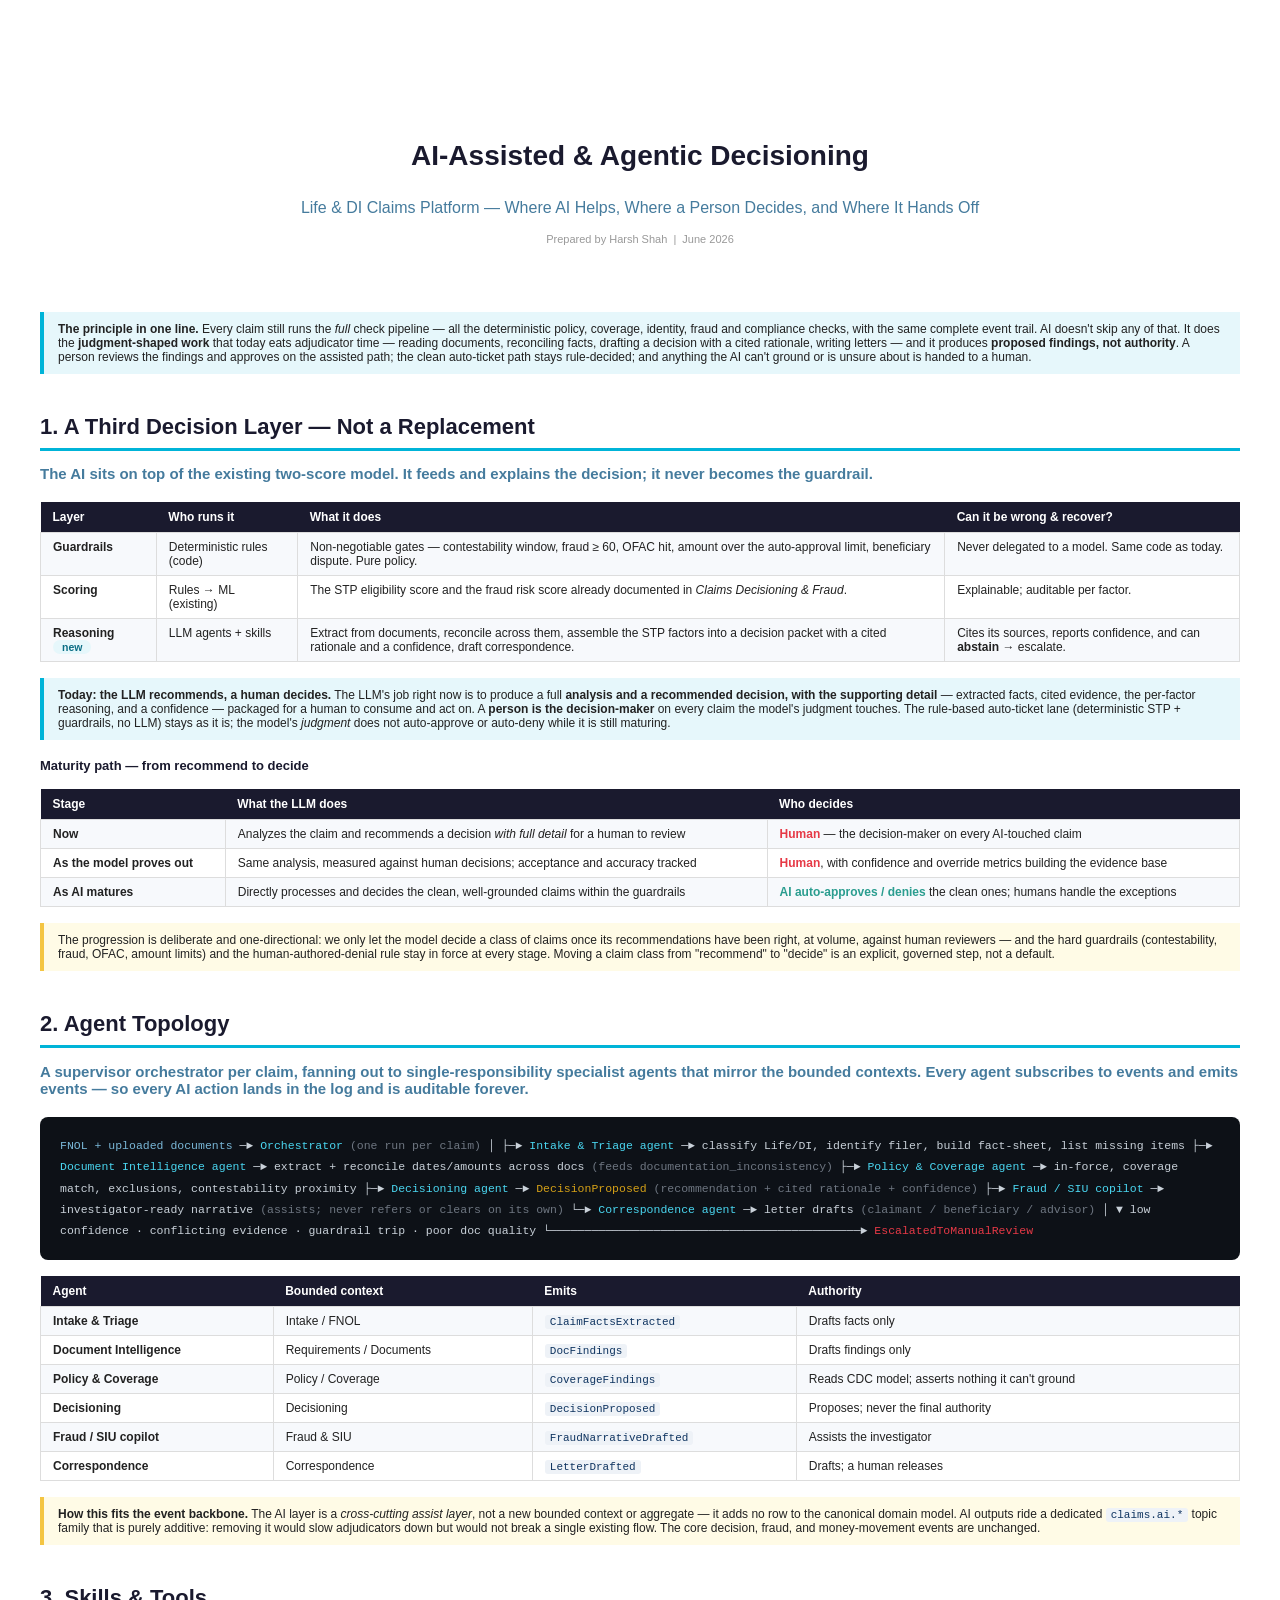
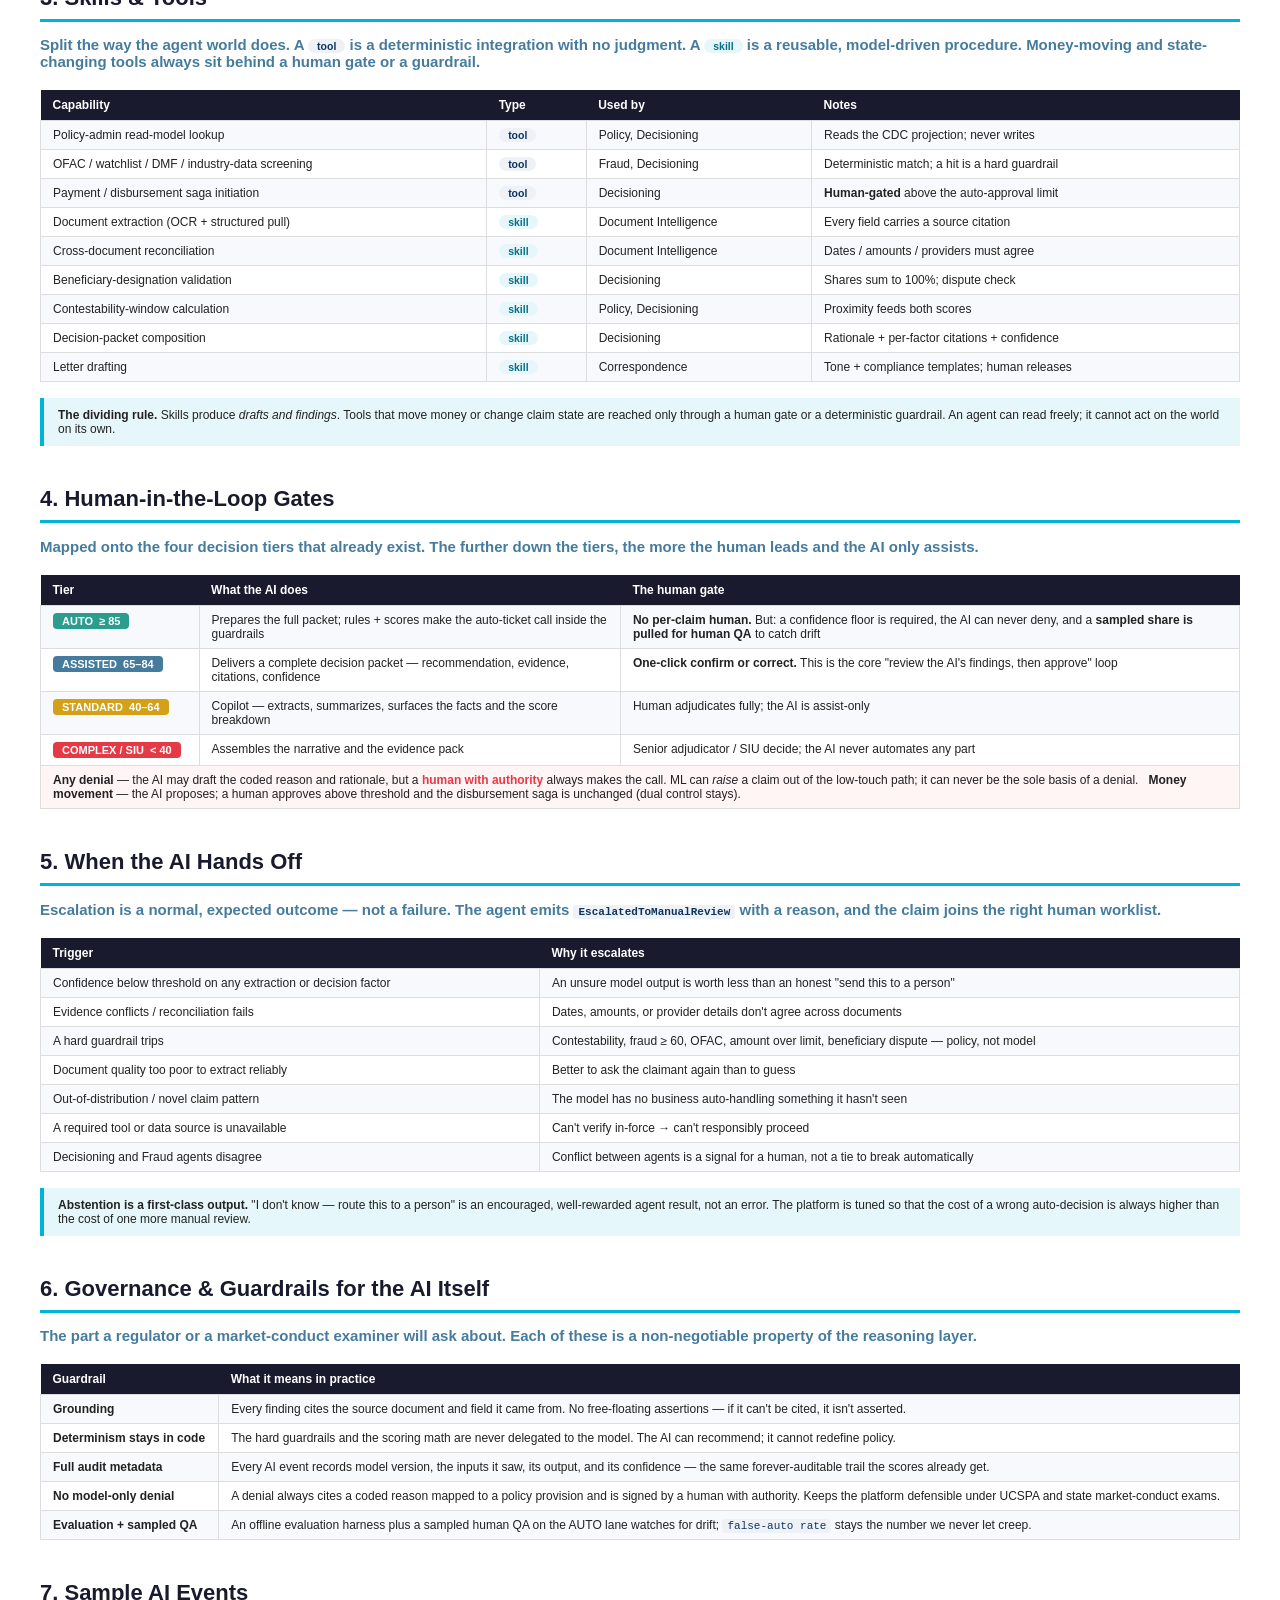
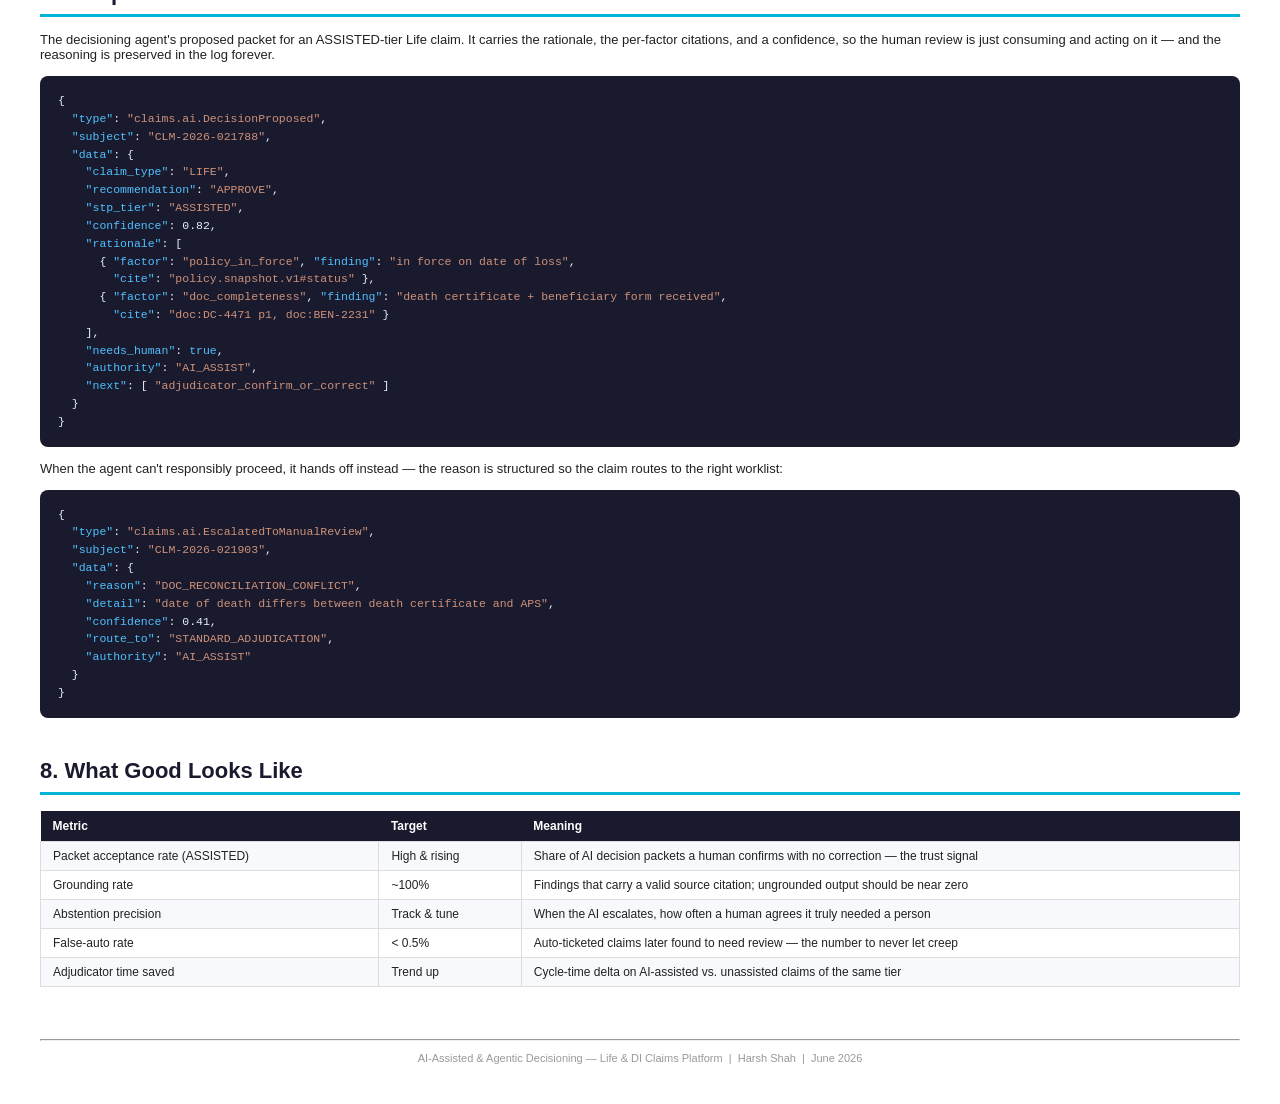
==== AI-Agentic-Decisioning.html @ 8576c2fd "Add AI-Assisted & Agentic Decisioning doc (LLM assist layer on the event backbone) LLM/agent reasoni" ====
<!DOCTYPE html>
<html lang="en">
<head>
<meta charset="UTF-8">
<title>AI-Assisted &amp; Agentic Decisioning — Life &amp; DI Claims Platform</title>
<style>
  body { font-family: Arial, sans-serif; font-size: 13px; margin: 40px; color: #222; background: #fff; }
  h1 { color: #1a1a2e; font-size: 22px; border-bottom: 3px solid #00b4d8; padding-bottom: 8px; margin-top: 40px; }
  h2 { color: #457b9d; font-size: 15px; margin: 6px 0 20px 0; }
  h3 { color: #1a1a2e; font-size: 13px; margin: 18px 0 8px 0; font-weight: bold; }
  .page-break { page-break-before: always; }
  .cover { text-align: center; padding: 60px 0 40px 0; }
  .cover h1 { border: none; font-size: 28px; }
  table { border-collapse: collapse; width: 100%; margin: 16px 0; font-size: 12px; }
  th { background: #1a1a2e; color: white; padding: 8px 12px; text-align: left; }
  td { border: 1px solid #ddd; padding: 7px 12px; vertical-align: top; }
  tr:nth-child(even) td { background: #f7f9fc; }
  .note { background: #fffbe6; border-left: 4px solid #f4c542; padding: 10px 14px; margin: 16px 0; font-size: 12px; }
  .key { background: #e6f7fb; border-left: 4px solid #00b4d8; padding: 10px 14px; margin: 16px 0; font-size: 12px; }
  code { background: #eef2f7; padding: 1px 5px; border-radius: 3px; font-family: 'SF Mono','Courier New',monospace; font-size: 11px; color: #0f3460; }
  pre { background: #1a1a2e; color: #e6edf3; border-radius: 8px; padding: 16px 18px; overflow-x: auto; font-size: 11.5px; line-height: 1.55; margin: 14px 0; }
  pre .c { color: #6a9955; } pre .k { color: #4fc1ff; } pre .s { color: #ce9178; }
  .auto { color: #2a9d8f; font-weight: bold; } .manual { color: #e63946; font-weight: bold; }
  .tier { display:inline-block; border-radius: 4px; padding: 2px 9px; font-size: 11px; font-weight: bold; color: white; }
  .t-auto { background:#2a9d8f; } .t-assist { background:#457b9d; } .t-std { background:#d4a017; } .t-cx { background:#e63946; }
  .pill { display:inline-block; border-radius: 20px; padding: 1px 9px; font-size: 10.5px; font-weight: bold; }
  .p-tool { background:#eef2f7; color:#0f3460; } .p-skill { background:#e6f7fb; color:#0a6e85; }
  .flow { font-family: 'SF Mono','Courier New',monospace; font-size: 11.5px; background: #0d1117; color: #c9d1d9; border-radius: 8px; padding: 18px 20px; overflow-x: auto; line-height: 1.85; margin: 14px 0; }
  .flow .g { color: #2a9d8f; } .flow .r { color: #e63946; } .flow .y { color: #d4a017; } .flow .b { color: #7ab8d8; } .flow .ai { color: #4ad6f0; } .flow .m { color: #6e7681; }
</style>
</head>
<body>

<div class="cover">
  <h1>AI-Assisted &amp; Agentic Decisioning</h1>
  <p style="font-size:16px;color:#457b9d;">Life &amp; DI Claims Platform — Where AI Helps, Where a Person Decides, and Where It Hands Off</p>
  <p style="color:#999;font-size:11px;">Prepared by Harsh Shah &nbsp;|&nbsp; June 2026</p>
</div>

<div class="key">
  <strong>The principle in one line.</strong> Every claim still runs the <em>full</em> check pipeline — all the deterministic policy, coverage, identity, fraud and compliance checks, with the same complete event trail. AI doesn't skip any of that. It does the <strong>judgment-shaped work</strong> that today eats adjudicator time — reading documents, reconciling facts, drafting a decision with a cited rationale, writing letters — and it produces <strong>proposed findings, not authority</strong>. A person reviews the findings and approves on the assisted path; the clean auto-ticket path stays rule-decided; and anything the AI can't ground or is unsure about is handed to a human.
</div>

<h1>1. A Third Decision Layer — Not a Replacement</h1>
<h2>The AI sits on top of the existing two-score model. It feeds and explains the decision; it never becomes the guardrail.</h2>

<table>
  <tr><th>Layer</th><th>Who runs it</th><th>What it does</th><th>Can it be wrong &amp; recover?</th></tr>
  <tr><td><strong>Guardrails</strong></td><td>Deterministic rules (code)</td><td>Non-negotiable gates — contestability window, fraud ≥ 60, OFAC hit, amount over the auto-approval limit, beneficiary dispute. Pure policy.</td><td>Never delegated to a model. Same code as today.</td></tr>
  <tr><td><strong>Scoring</strong></td><td>Rules → ML (existing)</td><td>The STP eligibility score and the fraud risk score already documented in <em>Claims Decisioning &amp; Fraud</em>.</td><td>Explainable; auditable per factor.</td></tr>
  <tr><td><strong>Reasoning</strong> <span class="pill p-skill">new</span></td><td>LLM agents + skills</td><td>Extract from documents, reconcile across them, assemble the STP factors into a decision packet with a cited rationale and a confidence, draft correspondence.</td><td>Cites its sources, reports confidence, and can <strong>abstain</strong> → escalate.</td></tr>
</table>

<div class="key"><strong>Today: the LLM recommends, a human decides.</strong> The LLM's job right now is to produce a full <strong>analysis and a recommended decision, with the supporting detail</strong> — extracted facts, cited evidence, the per-factor reasoning, and a confidence — packaged for a human to consume and act on. A <strong>person is the decision-maker</strong> on every claim the model's judgment touches. The rule-based auto-ticket lane (deterministic STP + guardrails, no LLM) stays as it is; the model's <em>judgment</em> does not auto-approve or auto-deny while it is still maturing.</div>

<h3>Maturity path — from recommend to decide</h3>
<table>
  <tr><th>Stage</th><th>What the LLM does</th><th>Who decides</th></tr>
  <tr><td><strong>Now</strong></td><td>Analyzes the claim and recommends a decision <em>with full detail</em> for a human to review</td><td><span class="manual">Human</span> — the decision-maker on every AI-touched claim</td></tr>
  <tr><td><strong>As the model proves out</strong></td><td>Same analysis, measured against human decisions; acceptance and accuracy tracked</td><td><span class="manual">Human</span>, with confidence and override metrics building the evidence base</td></tr>
  <tr><td><strong>As AI matures</strong></td><td>Directly processes and decides the clean, well-grounded claims within the guardrails</td><td><span class="auto">AI auto-approves / denies</span> the clean ones; humans handle the exceptions</td></tr>
</table>
<div class="note">The progression is deliberate and one-directional: we only let the model decide a class of claims once its recommendations have been right, at volume, against human reviewers — and the hard guardrails (contestability, fraud, OFAC, amount limits) and the human-authored-denial rule stay in force at every stage. Moving a claim class from "recommend" to "decide" is an explicit, governed step, not a default.</div>

<h1>2. Agent Topology</h1>
<h2>A supervisor orchestrator per claim, fanning out to single-responsibility specialist agents that mirror the bounded contexts. Every agent subscribes to events and emits events — so every AI action lands in the log and is auditable forever.</h2>

<div class="flow">
<span class="b">FNOL + uploaded documents</span>  ─►  <span class="ai">Orchestrator</span> <span class="m">(one run per claim)</span>
        │
        ├─► <span class="ai">Intake &amp; Triage agent</span>     ─► classify Life/DI, identify filer, build fact-sheet, list missing items
        ├─► <span class="ai">Document Intelligence agent</span> ─► extract + reconcile dates/amounts across docs  <span class="m">(feeds documentation_inconsistency)</span>
        ├─► <span class="ai">Policy &amp; Coverage agent</span>    ─► in-force, coverage match, exclusions, contestability proximity
        ├─► <span class="ai">Decisioning agent</span>          ─► <span class="y">DecisionProposed</span>  <span class="m">(recommendation + cited rationale + confidence)</span>
        ├─► <span class="ai">Fraud / SIU copilot</span>        ─► investigator-ready narrative  <span class="m">(assists; never refers or clears on its own)</span>
        └─► <span class="ai">Correspondence agent</span>       ─► letter drafts  <span class="m">(claimant / beneficiary / advisor)</span>
        │
        ▼
  low confidence · conflicting evidence · guardrail trip · poor doc quality
        └─────────────────────────────────────────────► <span class="r">EscalatedToManualReview</span>
</div>

<table>
  <tr><th>Agent</th><th>Bounded context</th><th>Emits</th><th>Authority</th></tr>
  <tr><td><strong>Intake &amp; Triage</strong></td><td>Intake / FNOL</td><td><code>ClaimFactsExtracted</code></td><td>Drafts facts only</td></tr>
  <tr><td><strong>Document Intelligence</strong></td><td>Requirements / Documents</td><td><code>DocFindings</code></td><td>Drafts findings only</td></tr>
  <tr><td><strong>Policy &amp; Coverage</strong></td><td>Policy / Coverage</td><td><code>CoverageFindings</code></td><td>Reads CDC model; asserts nothing it can't ground</td></tr>
  <tr><td><strong>Decisioning</strong></td><td>Decisioning</td><td><code>DecisionProposed</code></td><td>Proposes; never the final authority</td></tr>
  <tr><td><strong>Fraud / SIU copilot</strong></td><td>Fraud &amp; SIU</td><td><code>FraudNarrativeDrafted</code></td><td>Assists the investigator</td></tr>
  <tr><td><strong>Correspondence</strong></td><td>Correspondence</td><td><code>LetterDrafted</code></td><td>Drafts; a human releases</td></tr>
</table>

<div class="note"><strong>How this fits the event backbone.</strong> The AI layer is a <em>cross-cutting assist layer</em>, not a new bounded context or aggregate — it adds no row to the canonical domain model. AI outputs ride a dedicated <code>claims.ai.*</code> topic family that is purely additive: removing it would slow adjudicators down but would not break a single existing flow. The core decision, fraud, and money-movement events are unchanged.</div>

<!-- SKILLS & TOOLS -->
<div class="page-break"></div>
<h1>3. Skills &amp; Tools</h1>
<h2>Split the way the agent world does. A <span class="pill p-tool">tool</span> is a deterministic integration with no judgment. A <span class="pill p-skill">skill</span> is a reusable, model-driven procedure. Money-moving and state-changing tools always sit behind a human gate or a guardrail.</h2>

<table>
  <tr><th>Capability</th><th>Type</th><th>Used by</th><th>Notes</th></tr>
  <tr><td>Policy-admin read-model lookup</td><td><span class="pill p-tool">tool</span></td><td>Policy, Decisioning</td><td>Reads the CDC projection; never writes</td></tr>
  <tr><td>OFAC / watchlist / DMF / industry-data screening</td><td><span class="pill p-tool">tool</span></td><td>Fraud, Decisioning</td><td>Deterministic match; a hit is a hard guardrail</td></tr>
  <tr><td>Payment / disbursement saga initiation</td><td><span class="pill p-tool">tool</span></td><td>Decisioning</td><td><strong>Human-gated</strong> above the auto-approval limit</td></tr>
  <tr><td>Document extraction (OCR + structured pull)</td><td><span class="pill p-skill">skill</span></td><td>Document Intelligence</td><td>Every field carries a source citation</td></tr>
  <tr><td>Cross-document reconciliation</td><td><span class="pill p-skill">skill</span></td><td>Document Intelligence</td><td>Dates / amounts / providers must agree</td></tr>
  <tr><td>Beneficiary-designation validation</td><td><span class="pill p-skill">skill</span></td><td>Decisioning</td><td>Shares sum to 100%; dispute check</td></tr>
  <tr><td>Contestability-window calculation</td><td><span class="pill p-skill">skill</span></td><td>Policy, Decisioning</td><td>Proximity feeds both scores</td></tr>
  <tr><td>Decision-packet composition</td><td><span class="pill p-skill">skill</span></td><td>Decisioning</td><td>Rationale + per-factor citations + confidence</td></tr>
  <tr><td>Letter drafting</td><td><span class="pill p-skill">skill</span></td><td>Correspondence</td><td>Tone + compliance templates; human releases</td></tr>
</table>

<div class="key"><strong>The dividing rule.</strong> Skills produce <em>drafts and findings</em>. Tools that move money or change claim state are reached only through a human gate or a deterministic guardrail. An agent can read freely; it cannot act on the world on its own.</div>

<h1>4. Human-in-the-Loop Gates</h1>
<h2>Mapped onto the four decision tiers that already exist. The further down the tiers, the more the human leads and the AI only assists.</h2>

<table>
  <tr><th>Tier</th><th>What the AI does</th><th>The human gate</th></tr>
  <tr><td><span class="tier t-auto">AUTO &nbsp;≥ 85</span></td><td>Prepares the full packet; rules + scores make the auto-ticket call inside the guardrails</td><td><strong>No per-claim human.</strong> But: a confidence floor is required, the AI can never deny, and a <strong>sampled share is pulled for human QA</strong> to catch drift</td></tr>
  <tr><td><span class="tier t-assist">ASSISTED &nbsp;65–84</span></td><td>Delivers a complete decision packet — recommendation, evidence, citations, confidence</td><td><strong>One-click confirm or correct.</strong> This is the core "review the AI's findings, then approve" loop</td></tr>
  <tr><td><span class="tier t-std">STANDARD &nbsp;40–64</span></td><td>Copilot — extracts, summarizes, surfaces the facts and the score breakdown</td><td>Human adjudicates fully; the AI is assist-only</td></tr>
  <tr><td><span class="tier t-cx">COMPLEX / SIU &nbsp;&lt; 40</span></td><td>Assembles the narrative and the evidence pack</td><td>Senior adjudicator / SIU decide; the AI never automates any part</td></tr>
  <tr><td colspan="3" style="background:#fff5f5;"><strong>Any denial</strong> — the AI may draft the coded reason and rationale, but a <span class="manual">human with authority</span> always makes the call. ML can <em>raise</em> a claim out of the low-touch path; it can never be the sole basis of a denial. &nbsp; <strong>Money movement</strong> — the AI proposes; a human approves above threshold and the disbursement saga is unchanged (dual control stays).</td></tr>
</table>

<!-- ESCALATION -->
<div class="page-break"></div>
<h1>5. When the AI Hands Off</h1>
<h2>Escalation is a normal, expected outcome — not a failure. The agent emits <code>EscalatedToManualReview</code> with a reason, and the claim joins the right human worklist.</h2>

<table>
  <tr><th>Trigger</th><th>Why it escalates</th></tr>
  <tr><td>Confidence below threshold on any extraction or decision factor</td><td>An unsure model output is worth less than an honest "send this to a person"</td></tr>
  <tr><td>Evidence conflicts / reconciliation fails</td><td>Dates, amounts, or provider details don't agree across documents</td></tr>
  <tr><td>A hard guardrail trips</td><td>Contestability, fraud ≥ 60, OFAC, amount over limit, beneficiary dispute — policy, not model</td></tr>
  <tr><td>Document quality too poor to extract reliably</td><td>Better to ask the claimant again than to guess</td></tr>
  <tr><td>Out-of-distribution / novel claim pattern</td><td>The model has no business auto-handling something it hasn't seen</td></tr>
  <tr><td>A required tool or data source is unavailable</td><td>Can't verify in-force → can't responsibly proceed</td></tr>
  <tr><td>Decisioning and Fraud agents disagree</td><td>Conflict between agents is a signal for a human, not a tie to break automatically</td></tr>
</table>

<div class="key"><strong>Abstention is a first-class output.</strong> "I don't know — route this to a person" is an encouraged, well-rewarded agent result, not an error. The platform is tuned so that the cost of a wrong auto-decision is always higher than the cost of one more manual review.</div>

<h1>6. Governance &amp; Guardrails for the AI Itself</h1>
<h2>The part a regulator or a market-conduct examiner will ask about. Each of these is a non-negotiable property of the reasoning layer.</h2>

<table>
  <tr><th>Guardrail</th><th>What it means in practice</th></tr>
  <tr><td><strong>Grounding</strong></td><td>Every finding cites the source document and field it came from. No free-floating assertions — if it can't be cited, it isn't asserted.</td></tr>
  <tr><td><strong>Determinism stays in code</strong></td><td>The hard guardrails and the scoring math are never delegated to the model. The AI can recommend; it cannot redefine policy.</td></tr>
  <tr><td><strong>Full audit metadata</strong></td><td>Every AI event records model version, the inputs it saw, its output, and its confidence — the same forever-auditable trail the scores already get.</td></tr>
  <tr><td><strong>No model-only denial</strong></td><td>A denial always cites a coded reason mapped to a policy provision and is signed by a human with authority. Keeps the platform defensible under UCSPA and state market-conduct exams.</td></tr>
  <tr><td><strong>Evaluation + sampled QA</strong></td><td>An offline evaluation harness plus a sampled human QA on the AUTO lane watches for drift; <code>false-auto rate</code> stays the number we never let creep.</td></tr>
</table>

<h1>7. Sample AI Events</h1>
<p>The decisioning agent's proposed packet for an ASSISTED-tier Life claim. It carries the rationale, the per-factor citations, and a confidence, so the human review is just consuming and acting on it — and the reasoning is preserved in the log forever.</p>
<pre>{
  <span class="k">"type"</span>: <span class="s">"claims.ai.DecisionProposed"</span>,
  <span class="k">"subject"</span>: <span class="s">"CLM-2026-021788"</span>,
  <span class="k">"data"</span>: {
    <span class="k">"claim_type"</span>: <span class="s">"LIFE"</span>,
    <span class="k">"recommendation"</span>: <span class="s">"APPROVE"</span>,
    <span class="k">"stp_tier"</span>: <span class="s">"ASSISTED"</span>,
    <span class="k">"confidence"</span>: 0.82,
    <span class="k">"rationale"</span>: [
      { <span class="k">"factor"</span>: <span class="s">"policy_in_force"</span>, <span class="k">"finding"</span>: <span class="s">"in force on date of loss"</span>,
        <span class="k">"cite"</span>: <span class="s">"policy.snapshot.v1#status"</span> },
      { <span class="k">"factor"</span>: <span class="s">"doc_completeness"</span>, <span class="k">"finding"</span>: <span class="s">"death certificate + beneficiary form received"</span>,
        <span class="k">"cite"</span>: <span class="s">"doc:DC-4471 p1, doc:BEN-2231"</span> }
    ],
    <span class="k">"needs_human"</span>: <span class="k">true</span>,
    <span class="k">"authority"</span>: <span class="s">"AI_ASSIST"</span>,
    <span class="k">"next"</span>: [ <span class="s">"adjudicator_confirm_or_correct"</span> ]
  }
}</pre>

<p>When the agent can't responsibly proceed, it hands off instead — the reason is structured so the claim routes to the right worklist:</p>
<pre>{
  <span class="k">"type"</span>: <span class="s">"claims.ai.EscalatedToManualReview"</span>,
  <span class="k">"subject"</span>: <span class="s">"CLM-2026-021903"</span>,
  <span class="k">"data"</span>: {
    <span class="k">"reason"</span>: <span class="s">"DOC_RECONCILIATION_CONFLICT"</span>,
    <span class="k">"detail"</span>: <span class="s">"date of death differs between death certificate and APS"</span>,
    <span class="k">"confidence"</span>: 0.41,
    <span class="k">"route_to"</span>: <span class="s">"STANDARD_ADJUDICATION"</span>,
    <span class="k">"authority"</span>: <span class="s">"AI_ASSIST"</span>
  }
}</pre>

<h1>8. What Good Looks Like</h1>
<table>
  <tr><th>Metric</th><th>Target</th><th>Meaning</th></tr>
  <tr><td>Packet acceptance rate (ASSISTED)</td><td>High &amp; rising</td><td>Share of AI decision packets a human confirms with no correction — the trust signal</td></tr>
  <tr><td>Grounding rate</td><td>~100%</td><td>Findings that carry a valid source citation; ungrounded output should be near zero</td></tr>
  <tr><td>Abstention precision</td><td>Track &amp; tune</td><td>When the AI escalates, how often a human agrees it truly needed a person</td></tr>
  <tr><td>False-auto rate</td><td>&lt; 0.5%</td><td>Auto-ticketed claims later found to need review — the number to never let creep</td></tr>
  <tr><td>Adjudicator time saved</td><td>Trend up</td><td>Cycle-time delta on AI-assisted vs. unassisted claims of the same tier</td></tr>
</table>

<br><br><hr>
<p style="text-align:center;color:#999;font-size:11px;">AI-Assisted &amp; Agentic Decisioning — Life &amp; DI Claims Platform &nbsp;|&nbsp; Harsh Shah &nbsp;|&nbsp; June 2026</p>
</body>
</html>
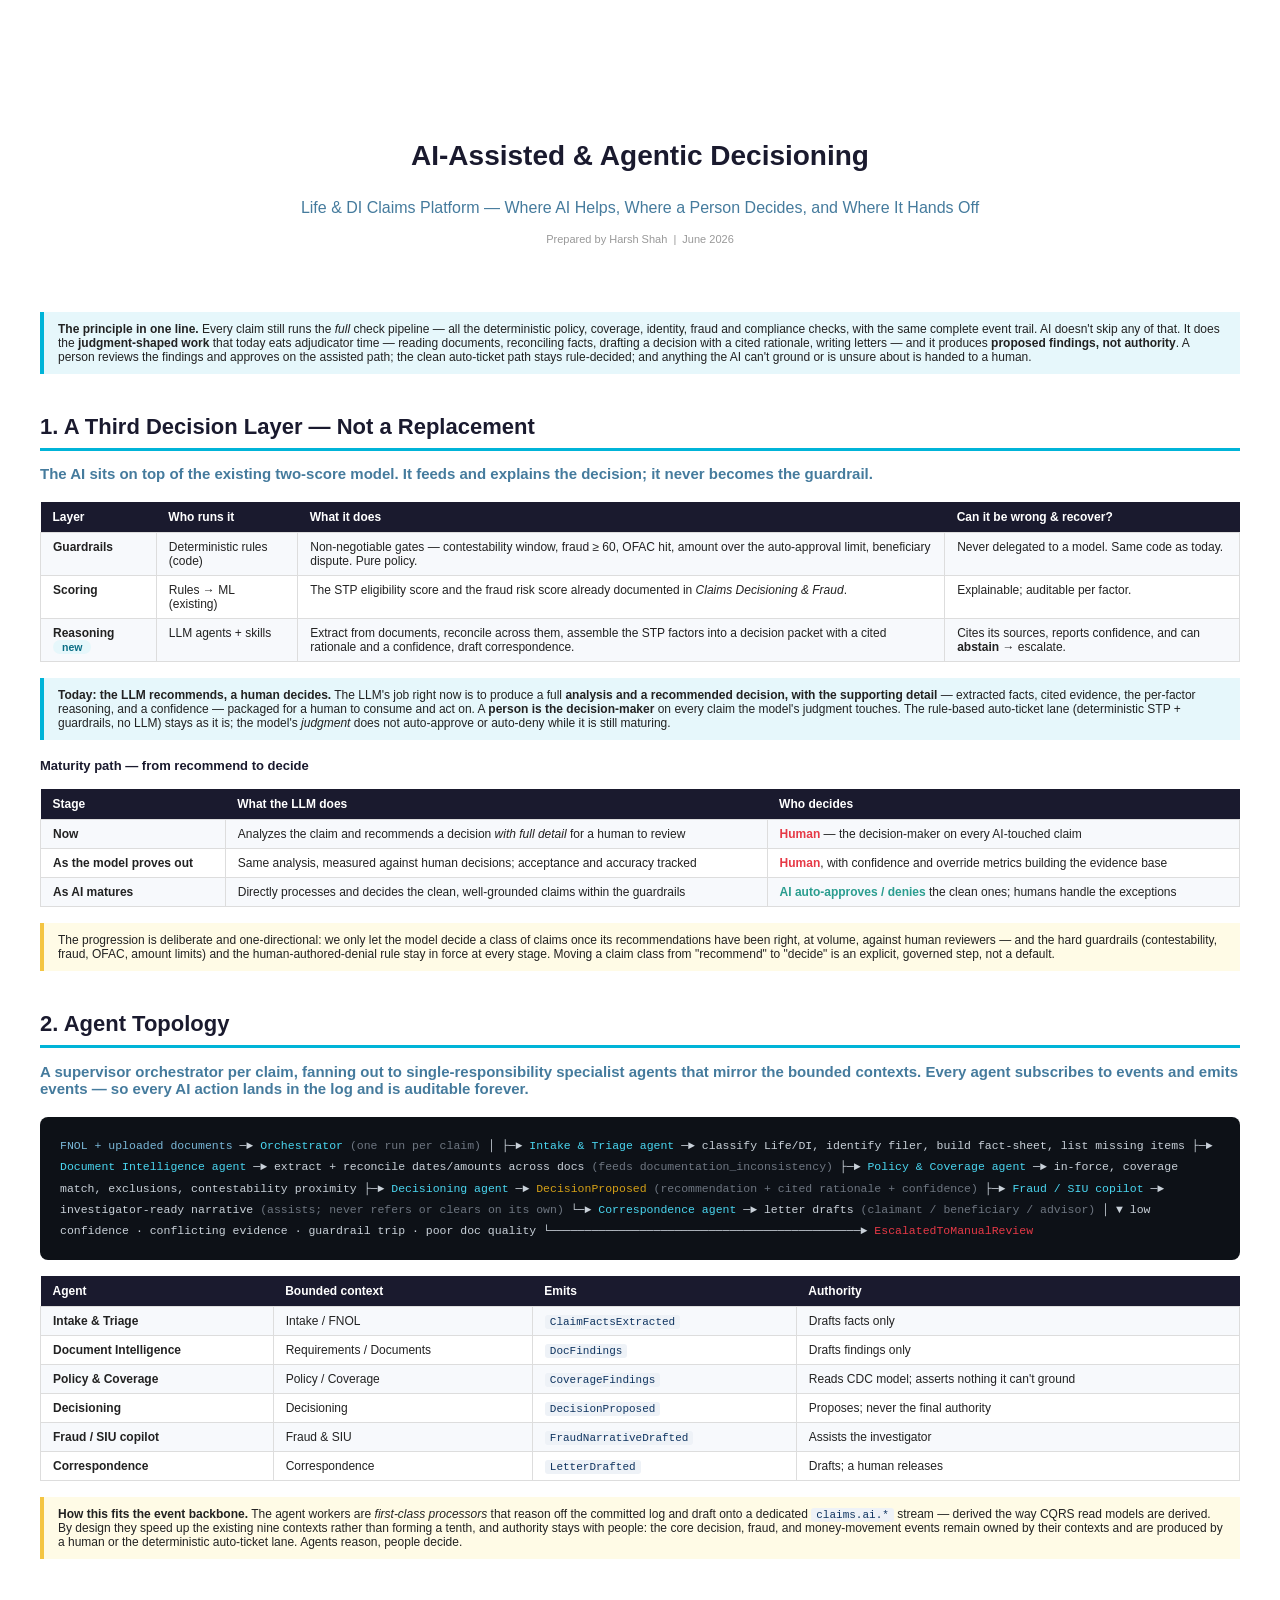
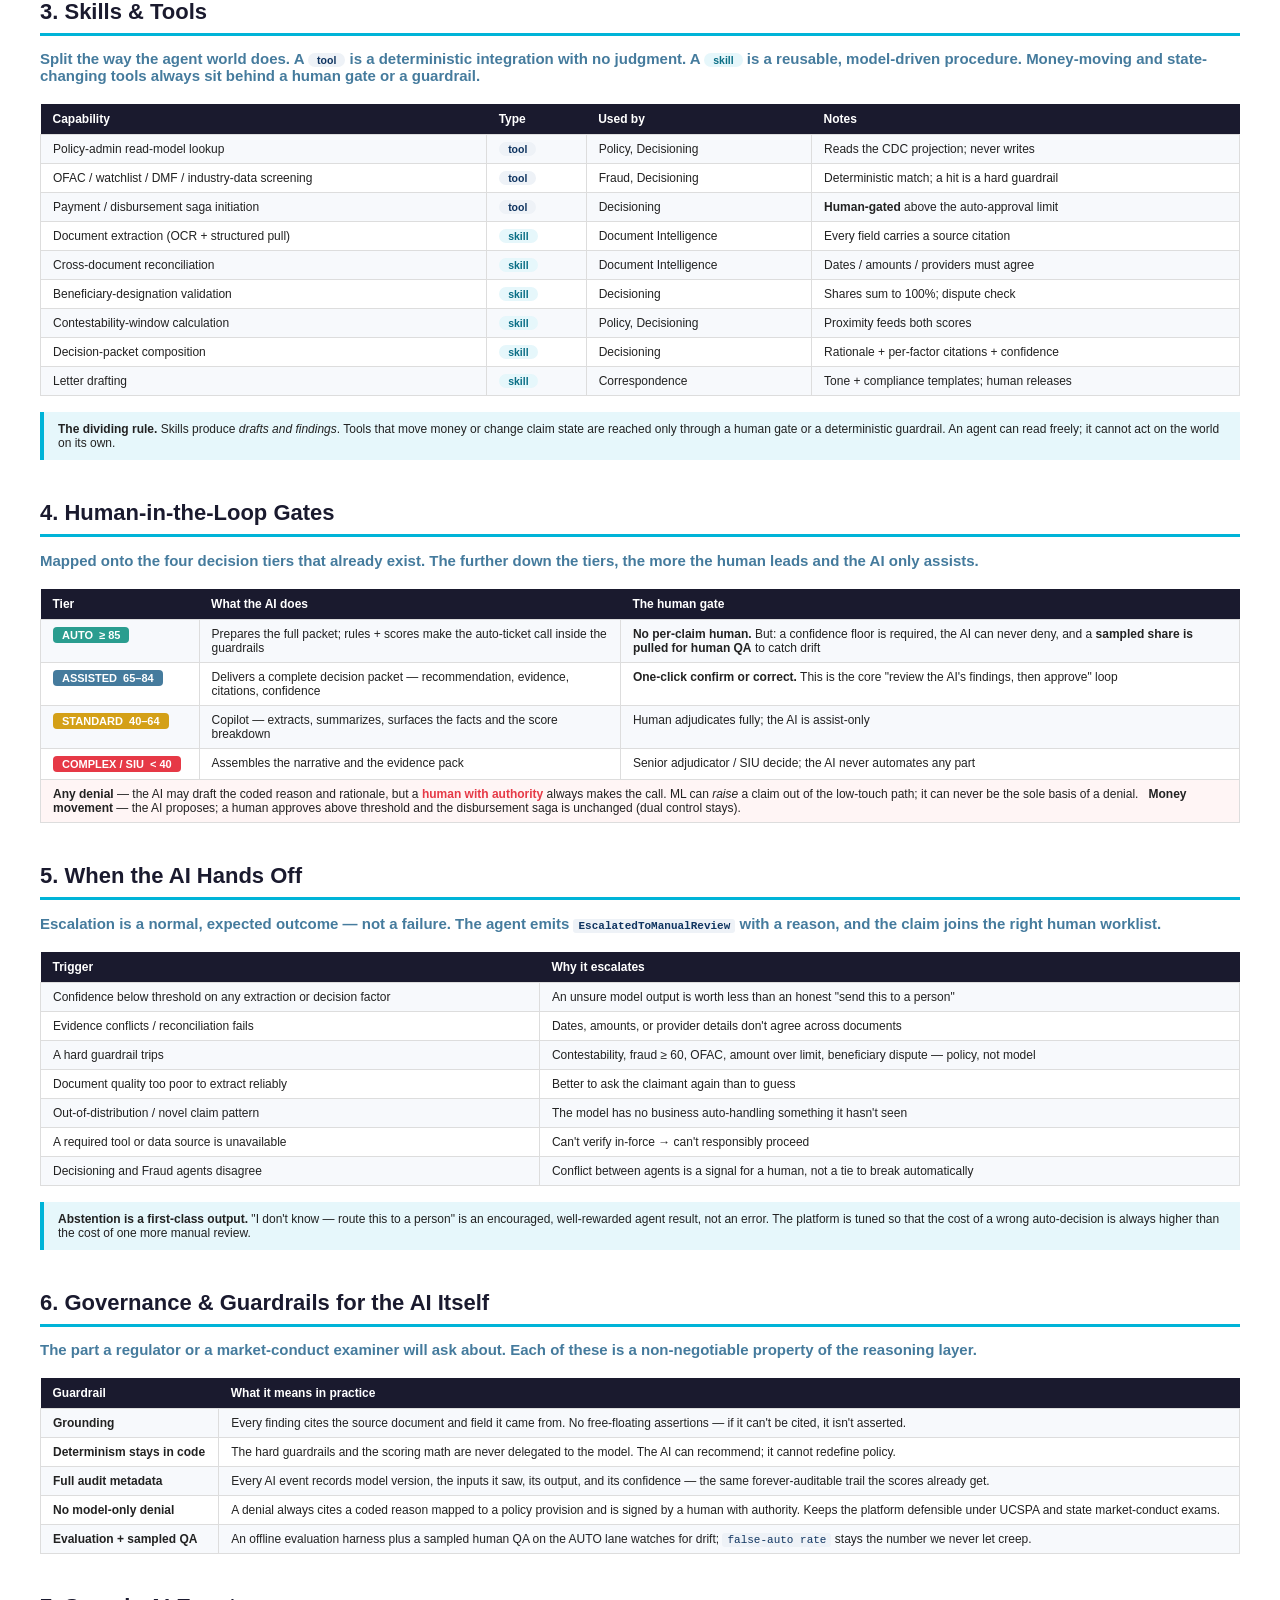
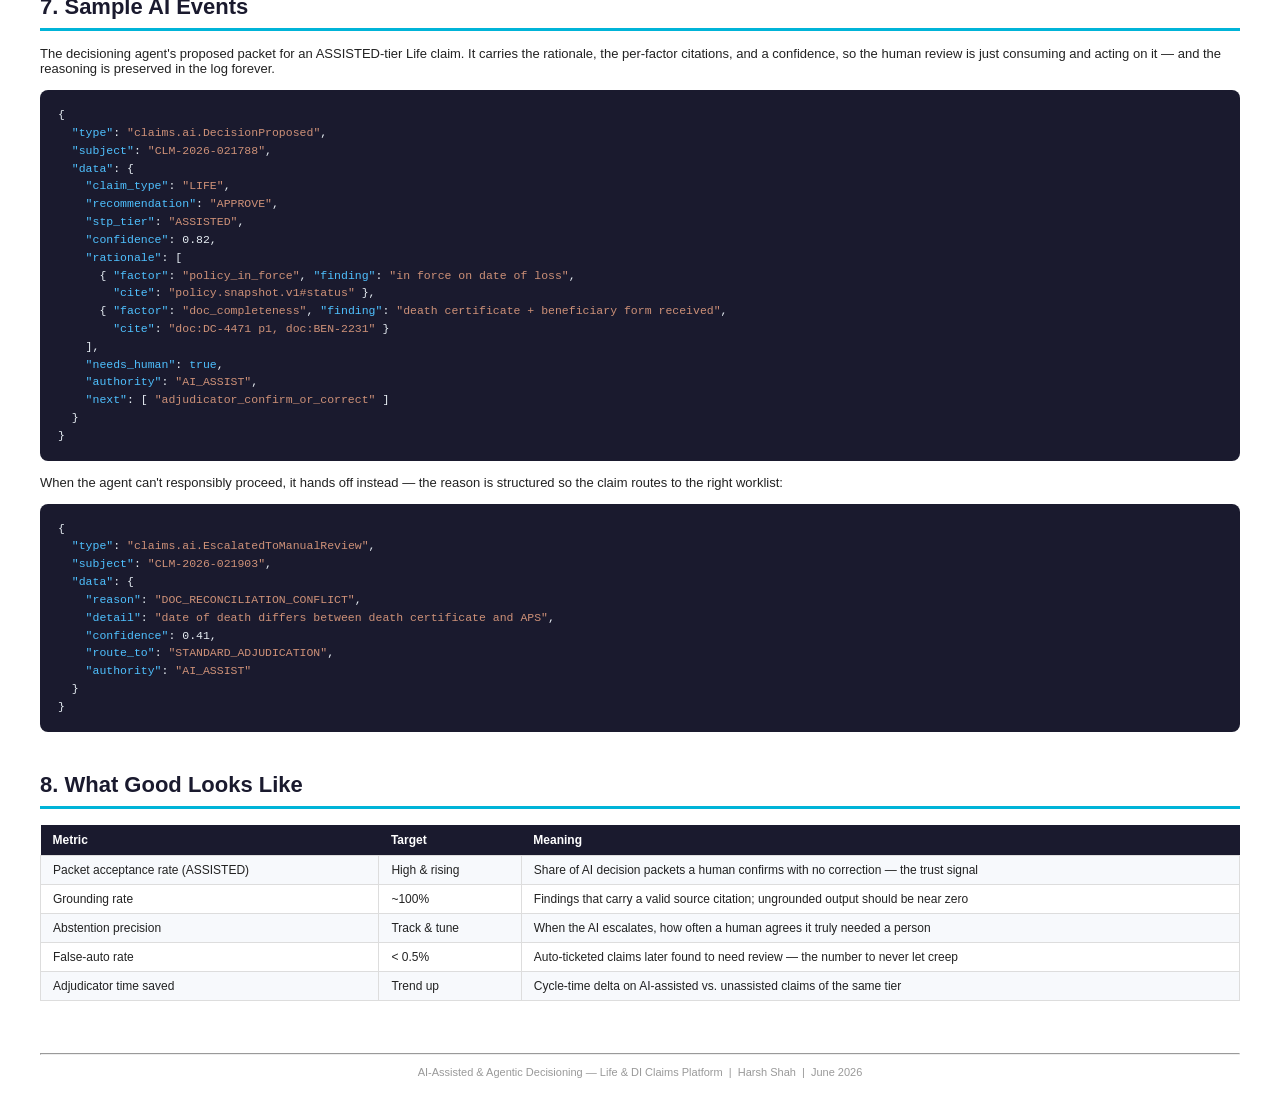
==== commit 038608d1: "Align the whole repo on agent-assisted-by-design (reframe + L1/L2 fix) The AI layer read as bolted-o" ====
--- a/AI-Agentic-Decisioning.html
+++ b/AI-Agentic-Decisioning.html
@@ -90,7 +90,7 @@
   <tr><td><strong>Correspondence</strong></td><td>Correspondence</td><td><code>LetterDrafted</code></td><td>Drafts; a human releases</td></tr>
 </table>
 
-<div class="note"><strong>How this fits the event backbone.</strong> The AI layer is a <em>cross-cutting assist layer</em>, not a new bounded context or aggregate — it adds no row to the canonical domain model. AI outputs ride a dedicated <code>claims.ai.*</code> topic family that is purely additive: removing it would slow adjudicators down but would not break a single existing flow. The core decision, fraud, and money-movement events are unchanged.</div>
+<div class="note"><strong>How this fits the event backbone.</strong> The agent workers are <em>first-class processors</em> that reason off the committed log and draft onto a dedicated <code>claims.ai.*</code> stream — derived the way CQRS read models are derived. By design they speed up the existing nine contexts rather than forming a tenth, and authority stays with people: the core decision, fraud, and money-movement events remain owned by their contexts and are produced by a human or the deterministic auto-ticket lane. Agents reason, people decide.</div>
 
 <!-- SKILLS & TOOLS -->
 <div class="page-break"></div>
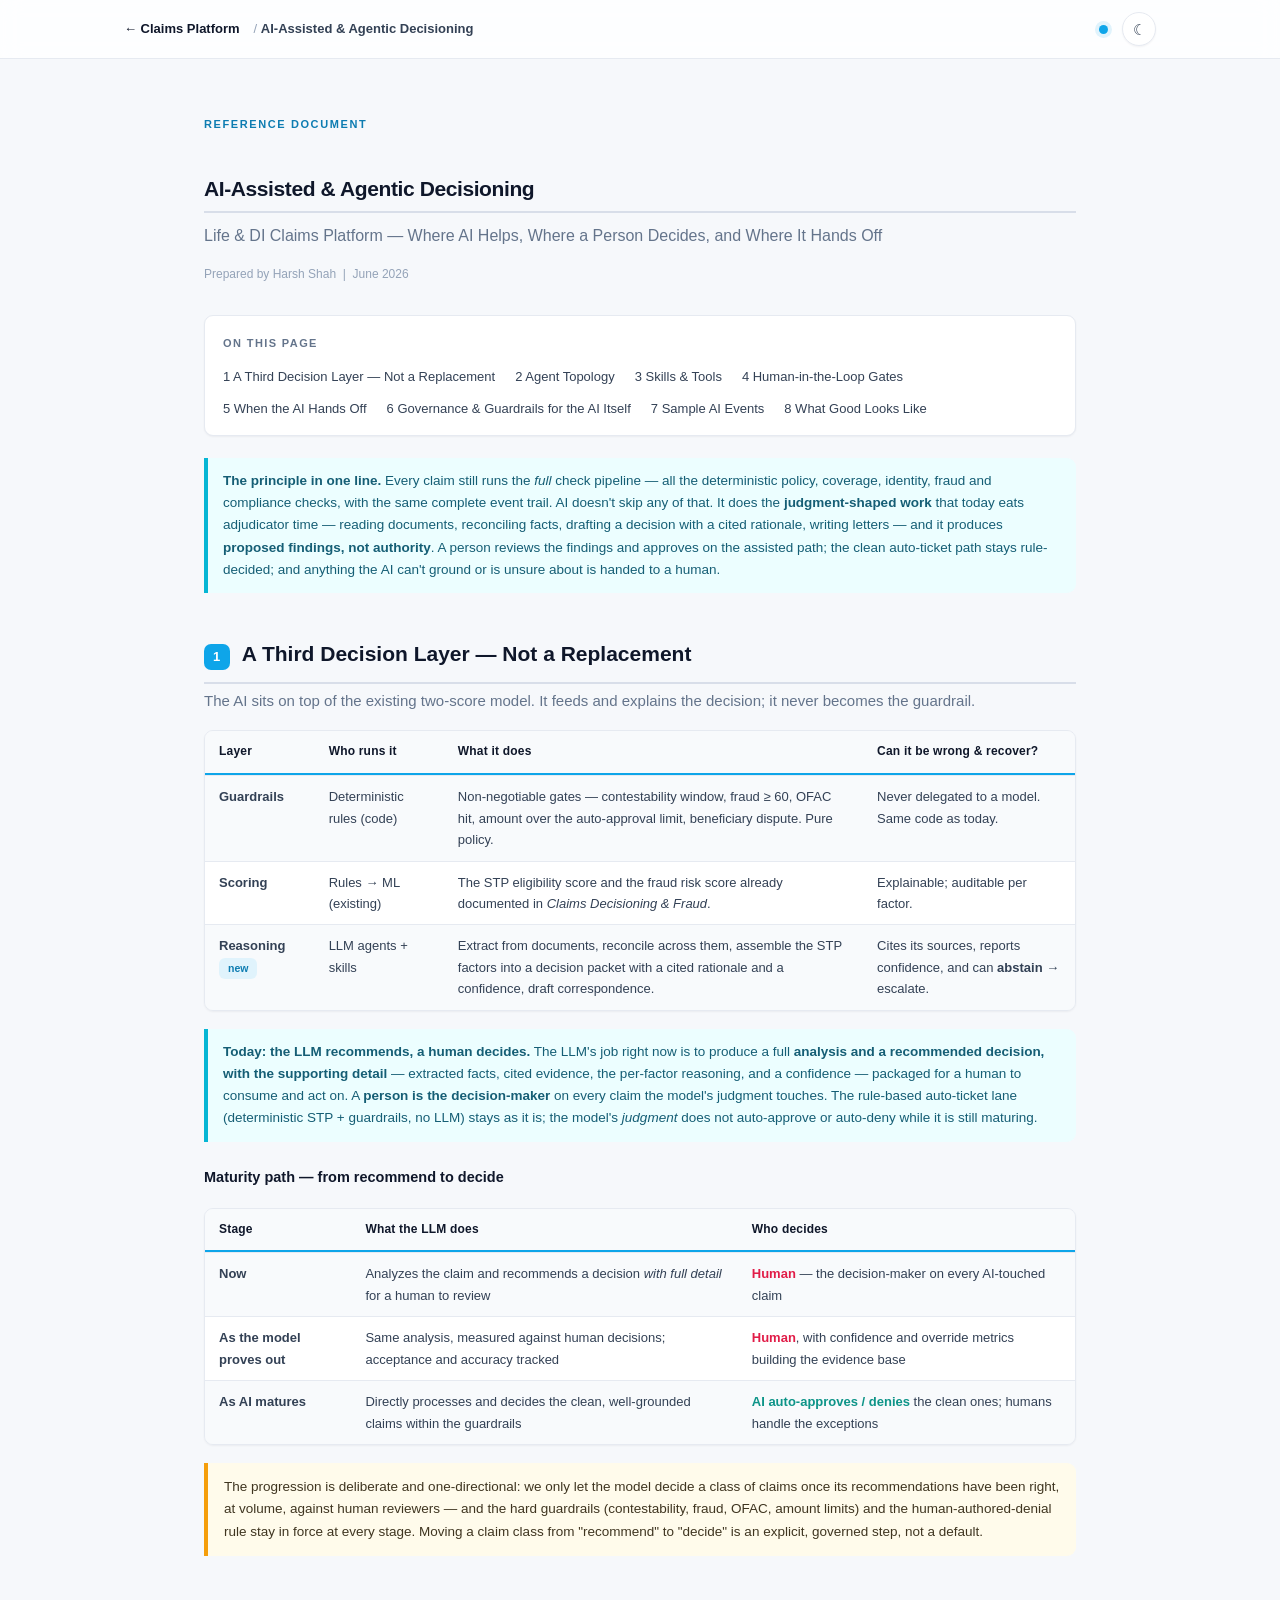
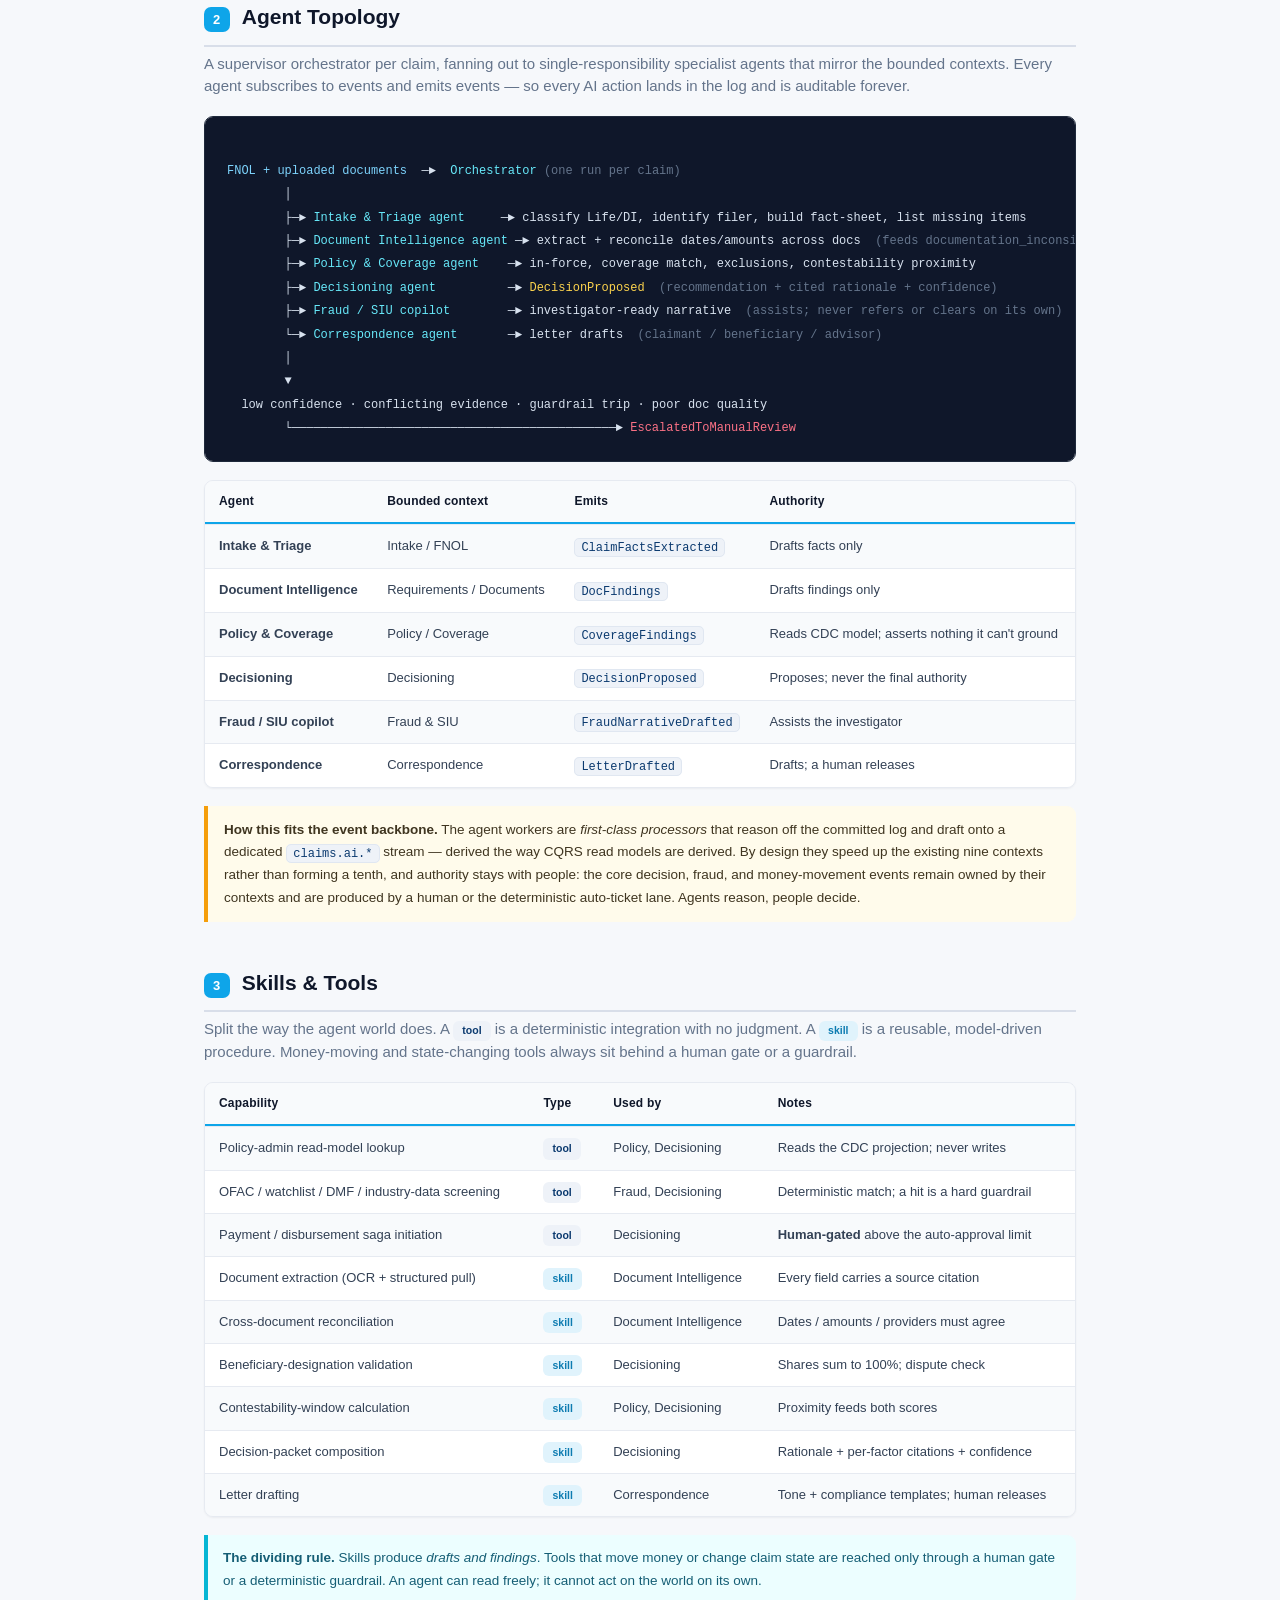
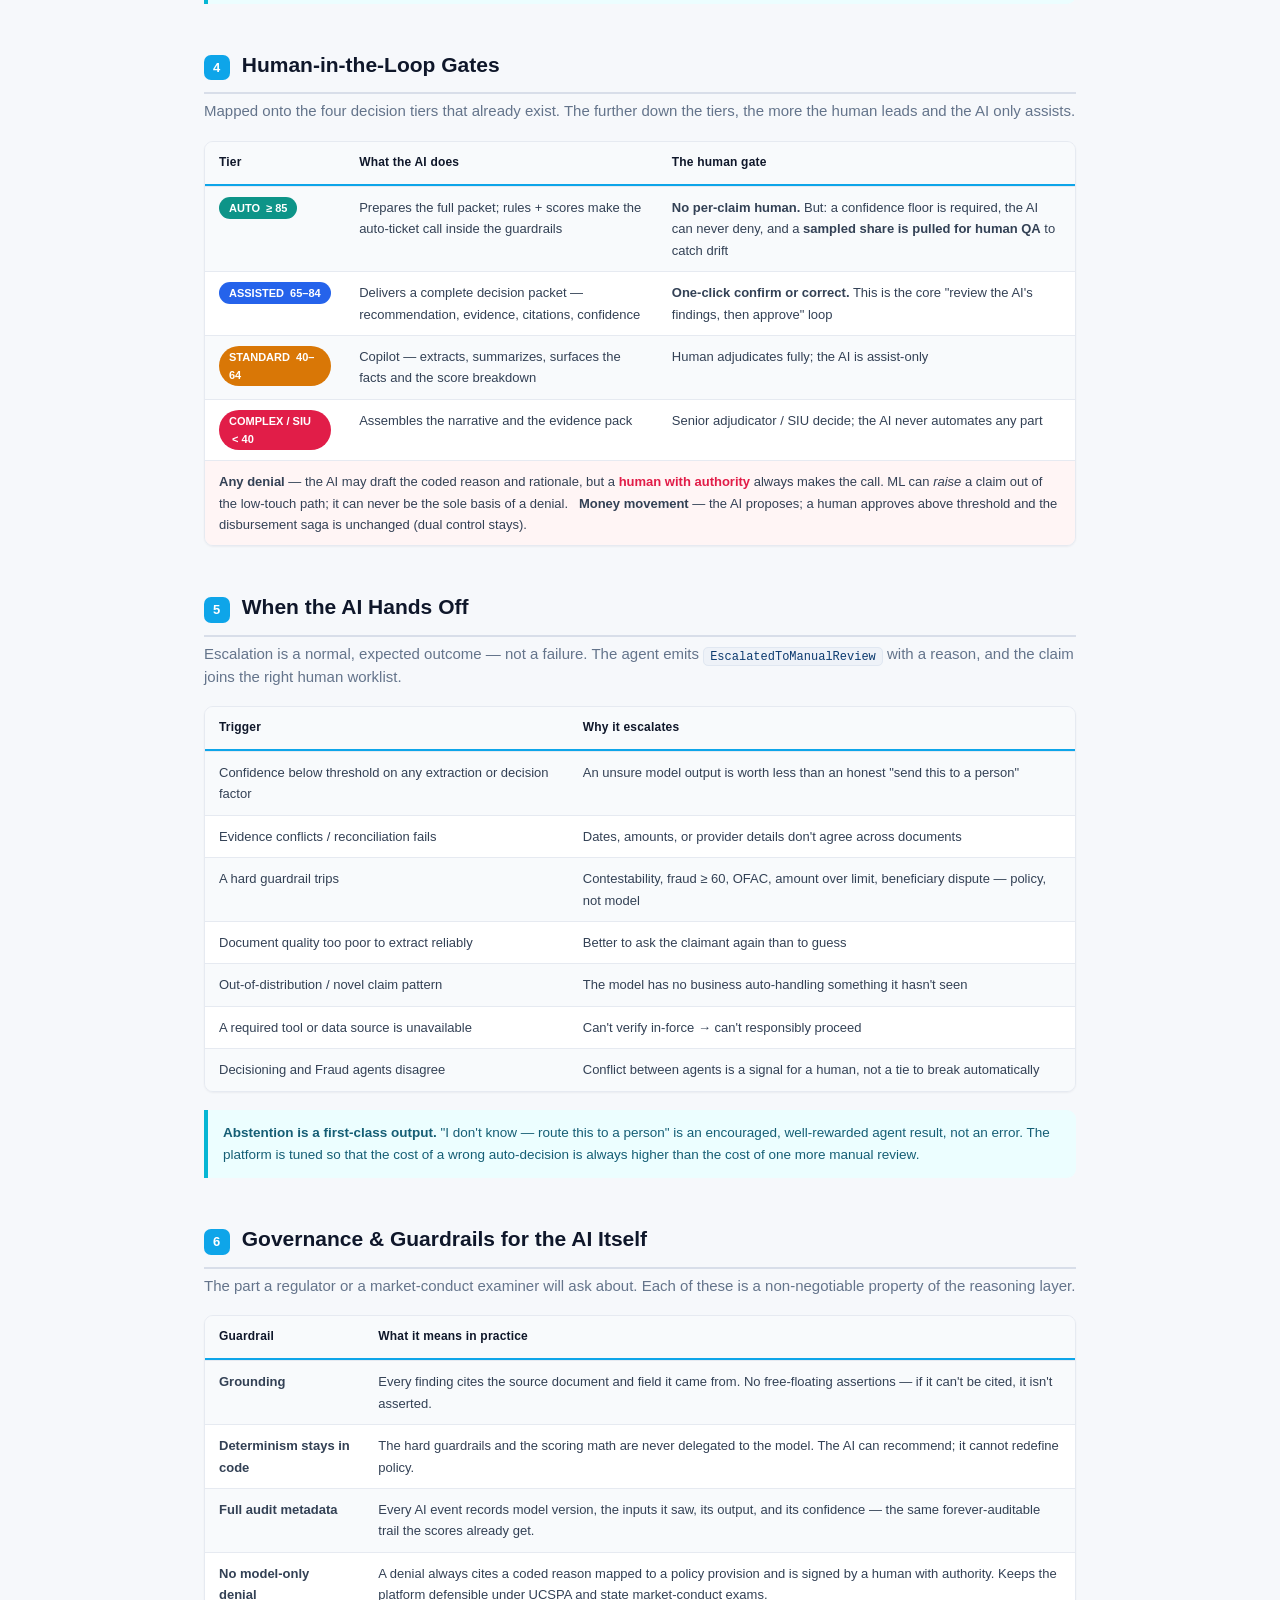
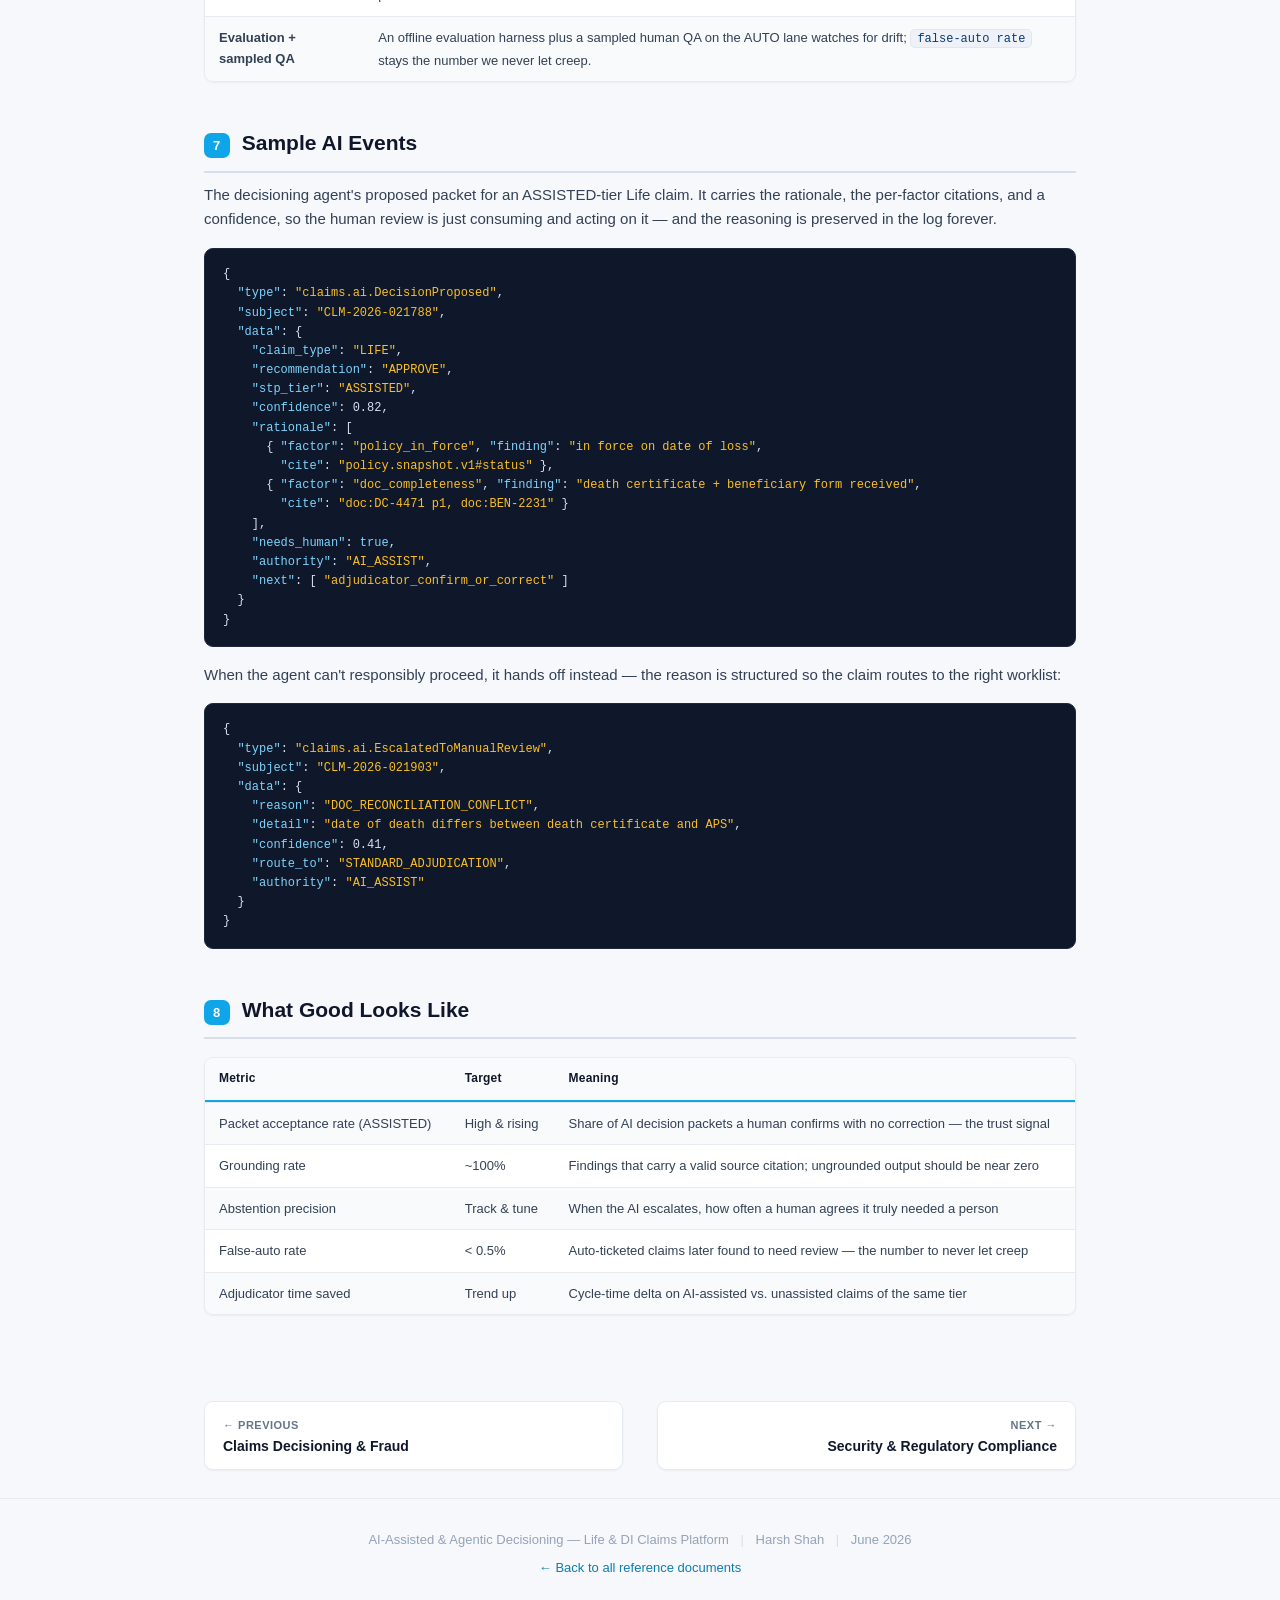
==== commit 3d3acec9: "Redesign site: shared light design system + dark mode, nav, glossary, SEO - Extract one shared style" ====
--- a/AI-Agentic-Decisioning.html
+++ b/AI-Agentic-Decisioning.html
@@ -2,46 +2,48 @@
 <html lang="en">
 <head>
 <meta charset="UTF-8">
+<meta name="viewport" content="width=device-width, initial-scale=1.0">
 <title>AI-Assisted &amp; Agentic Decisioning — Life &amp; DI Claims Platform</title>
-<style>
-  body { font-family: Arial, sans-serif; font-size: 13px; margin: 40px; color: #222; background: #fff; }
-  h1 { color: #1a1a2e; font-size: 22px; border-bottom: 3px solid #00b4d8; padding-bottom: 8px; margin-top: 40px; }
-  h2 { color: #457b9d; font-size: 15px; margin: 6px 0 20px 0; }
-  h3 { color: #1a1a2e; font-size: 13px; margin: 18px 0 8px 0; font-weight: bold; }
-  .page-break { page-break-before: always; }
-  .cover { text-align: center; padding: 60px 0 40px 0; }
-  .cover h1 { border: none; font-size: 28px; }
-  table { border-collapse: collapse; width: 100%; margin: 16px 0; font-size: 12px; }
-  th { background: #1a1a2e; color: white; padding: 8px 12px; text-align: left; }
-  td { border: 1px solid #ddd; padding: 7px 12px; vertical-align: top; }
-  tr:nth-child(even) td { background: #f7f9fc; }
-  .note { background: #fffbe6; border-left: 4px solid #f4c542; padding: 10px 14px; margin: 16px 0; font-size: 12px; }
-  .key { background: #e6f7fb; border-left: 4px solid #00b4d8; padding: 10px 14px; margin: 16px 0; font-size: 12px; }
-  code { background: #eef2f7; padding: 1px 5px; border-radius: 3px; font-family: 'SF Mono','Courier New',monospace; font-size: 11px; color: #0f3460; }
-  pre { background: #1a1a2e; color: #e6edf3; border-radius: 8px; padding: 16px 18px; overflow-x: auto; font-size: 11.5px; line-height: 1.55; margin: 14px 0; }
-  pre .c { color: #6a9955; } pre .k { color: #4fc1ff; } pre .s { color: #ce9178; }
-  .auto { color: #2a9d8f; font-weight: bold; } .manual { color: #e63946; font-weight: bold; }
-  .tier { display:inline-block; border-radius: 4px; padding: 2px 9px; font-size: 11px; font-weight: bold; color: white; }
-  .t-auto { background:#2a9d8f; } .t-assist { background:#457b9d; } .t-std { background:#d4a017; } .t-cx { background:#e63946; }
-  .pill { display:inline-block; border-radius: 20px; padding: 1px 9px; font-size: 10.5px; font-weight: bold; }
-  .p-tool { background:#eef2f7; color:#0f3460; } .p-skill { background:#e6f7fb; color:#0a6e85; }
-  .flow { font-family: 'SF Mono','Courier New',monospace; font-size: 11.5px; background: #0d1117; color: #c9d1d9; border-radius: 8px; padding: 18px 20px; overflow-x: auto; line-height: 1.85; margin: 14px 0; }
-  .flow .g { color: #2a9d8f; } .flow .r { color: #e63946; } .flow .y { color: #d4a017; } .flow .b { color: #7ab8d8; } .flow .ai { color: #4ad6f0; } .flow .m { color: #6e7681; }
-</style>
+<link rel="stylesheet" href="styles.css">
+<!--meta:injected-->
+<meta name="description" content="Life &amp; DI Claims Platform — Where AI Helps, Where a Person Decides, and Where It Hands Off">
+<link rel="icon" type="image/svg+xml" href="favicon.svg">
+<meta property="og:type" content="website">
+<meta property="og:site_name" content="Life & DI Claims Platform">
+<meta property="og:title" content="AI-Assisted &amp; Agentic Decisioning">
+<meta property="og:description" content="Life &amp; DI Claims Platform — Where AI Helps, Where a Person Decides, and Where It Hands Off">
+<meta property="og:url" content="https://harshshah85.github.io/insurance-claims-platform/AI-Agentic-Decisioning.html">
+<meta property="og:image" content="https://harshshah85.github.io/insurance-claims-platform/og-image.svg">
+<meta name="twitter:card" content="summary_large_image">
+<meta name="twitter:title" content="AI-Assisted &amp; Agentic Decisioning">
+<meta name="twitter:description" content="Life &amp; DI Claims Platform — Where AI Helps, Where a Person Decides, and Where It Hands Off">
+<meta name="twitter:image" content="https://harshshah85.github.io/insurance-claims-platform/og-image.svg">
+<script>(function(){try{var t=localStorage.getItem("theme");if(t)document.documentElement.setAttribute("data-theme",t);}catch(e){}})();</script>
 </head>
-<body>
-
-<div class="cover">
+<body class="doc" style="--accent:#0ea5e9">
+
+<div class="topbar">
+  <div class="topbar-inner">
+    <a class="home" href="index.html">← Claims Platform</a>
+    <span class="crumb">/ <b>AI-Assisted &amp; Agentic Decisioning</b></span>
+    <span class="spacer"></span>
+    <span class="accent-chip"></span>
+  </div>
+</div>
+
+<div class="doc-main">
+<div class="doc-cover">
+  <div class="eyebrow">Reference Document</div>
   <h1>AI-Assisted &amp; Agentic Decisioning</h1>
-  <p style="font-size:16px;color:#457b9d;">Life &amp; DI Claims Platform — Where AI Helps, Where a Person Decides, and Where It Hands Off</p>
-  <p style="color:#999;font-size:11px;">Prepared by Harsh Shah &nbsp;|&nbsp; June 2026</p>
+  <p class="lede">Life &amp; DI Claims Platform — Where AI Helps, Where a Person Decides, and Where It Hands Off</p>
+  <div class="byline">Prepared by Harsh Shah &nbsp;|&nbsp; June 2026</div>
 </div>
 
 <div class="key">
   <strong>The principle in one line.</strong> Every claim still runs the <em>full</em> check pipeline — all the deterministic policy, coverage, identity, fraud and compliance checks, with the same complete event trail. AI doesn't skip any of that. It does the <strong>judgment-shaped work</strong> that today eats adjudicator time — reading documents, reconciling facts, drafting a decision with a cited rationale, writing letters — and it produces <strong>proposed findings, not authority</strong>. A person reviews the findings and approves on the assisted path; the clean auto-ticket path stays rule-decided; and anything the AI can't ground or is unsure about is handed to a human.
 </div>
 
-<h1>1. A Third Decision Layer — Not a Replacement</h1>
+<h1><span class="n">1</span> A Third Decision Layer — Not a Replacement</h1>
 <h2>The AI sits on top of the existing two-score model. It feeds and explains the decision; it never becomes the guardrail.</h2>
 
 <table>
@@ -62,7 +64,7 @@
 </table>
 <div class="note">The progression is deliberate and one-directional: we only let the model decide a class of claims once its recommendations have been right, at volume, against human reviewers — and the hard guardrails (contestability, fraud, OFAC, amount limits) and the human-authored-denial rule stay in force at every stage. Moving a claim class from "recommend" to "decide" is an explicit, governed step, not a default.</div>
 
-<h1>2. Agent Topology</h1>
+<h1><span class="n">2</span> Agent Topology</h1>
 <h2>A supervisor orchestrator per claim, fanning out to single-responsibility specialist agents that mirror the bounded contexts. Every agent subscribes to events and emits events — so every AI action lands in the log and is auditable forever.</h2>
 
 <div class="flow">
@@ -94,7 +96,7 @@
 
 <!-- SKILLS & TOOLS -->
 <div class="page-break"></div>
-<h1>3. Skills &amp; Tools</h1>
+<h1><span class="n">3</span> Skills &amp; Tools</h1>
 <h2>Split the way the agent world does. A <span class="pill p-tool">tool</span> is a deterministic integration with no judgment. A <span class="pill p-skill">skill</span> is a reusable, model-driven procedure. Money-moving and state-changing tools always sit behind a human gate or a guardrail.</h2>
 
 <table>
@@ -112,7 +114,7 @@
 
 <div class="key"><strong>The dividing rule.</strong> Skills produce <em>drafts and findings</em>. Tools that move money or change claim state are reached only through a human gate or a deterministic guardrail. An agent can read freely; it cannot act on the world on its own.</div>
 
-<h1>4. Human-in-the-Loop Gates</h1>
+<h1><span class="n">4</span> Human-in-the-Loop Gates</h1>
 <h2>Mapped onto the four decision tiers that already exist. The further down the tiers, the more the human leads and the AI only assists.</h2>
 
 <table>
@@ -126,7 +128,7 @@
 
 <!-- ESCALATION -->
 <div class="page-break"></div>
-<h1>5. When the AI Hands Off</h1>
+<h1><span class="n">5</span> When the AI Hands Off</h1>
 <h2>Escalation is a normal, expected outcome — not a failure. The agent emits <code>EscalatedToManualReview</code> with a reason, and the claim joins the right human worklist.</h2>
 
 <table>
@@ -142,7 +144,7 @@
 
 <div class="key"><strong>Abstention is a first-class output.</strong> "I don't know — route this to a person" is an encouraged, well-rewarded agent result, not an error. The platform is tuned so that the cost of a wrong auto-decision is always higher than the cost of one more manual review.</div>
 
-<h1>6. Governance &amp; Guardrails for the AI Itself</h1>
+<h1><span class="n">6</span> Governance &amp; Guardrails for the AI Itself</h1>
 <h2>The part a regulator or a market-conduct examiner will ask about. Each of these is a non-negotiable property of the reasoning layer.</h2>
 
 <table>
@@ -154,7 +156,7 @@
   <tr><td><strong>Evaluation + sampled QA</strong></td><td>An offline evaluation harness plus a sampled human QA on the AUTO lane watches for drift; <code>false-auto rate</code> stays the number we never let creep.</td></tr>
 </table>
 
-<h1>7. Sample AI Events</h1>
+<h1><span class="n">7</span> Sample AI Events</h1>
 <p>The decisioning agent's proposed packet for an ASSISTED-tier Life claim. It carries the rationale, the per-factor citations, and a confidence, so the human review is just consuming and acting on it — and the reasoning is preserved in the log forever.</p>
 <pre>{
   <span class="k">"type"</span>: <span class="s">"claims.ai.DecisionProposed"</span>,
@@ -189,7 +191,7 @@
   }
 }</pre>
 
-<h1>8. What Good Looks Like</h1>
+<h1><span class="n">8</span> What Good Looks Like</h1>
 <table>
   <tr><th>Metric</th><th>Target</th><th>Meaning</th></tr>
   <tr><td>Packet acceptance rate (ASSISTED)</td><td>High &amp; rising</td><td>Share of AI decision packets a human confirms with no correction — the trust signal</td></tr>
@@ -199,7 +201,13 @@
   <tr><td>Adjudicator time saved</td><td>Trend up</td><td>Cycle-time delta on AI-assisted vs. unassisted claims of the same tier</td></tr>
 </table>
 
-<br><br><hr>
-<p style="text-align:center;color:#999;font-size:11px;">AI-Assisted &amp; Agentic Decisioning — Life &amp; DI Claims Platform &nbsp;|&nbsp; Harsh Shah &nbsp;|&nbsp; June 2026</p>
+</div>
+
+<footer>
+  <p>AI-Assisted &amp; Agentic Decisioning — Life &amp; DI Claims Platform <span class="sep">|</span> Harsh Shah <span class="sep">|</span> June 2026</p>
+  <p style="margin-top:6px;"><a href="index.html">← Back to all reference documents</a></p>
+</footer>
+
+<script src="app.js" defer></script>
 </body>
 </html>
--- a/styles.css
+++ b/styles.css
@@ -0,0 +1,477 @@
+/* ============================================================
+   Life & DI Claims Platform — shared design system
+   Clean modern light. One stylesheet for the landing page
+   and every reference doc. Per-page accent via --accent on
+   <body> (e.g. <body class="doc" style="--accent:#0d9488">).
+   ============================================================ */
+
+:root {
+  /* neutrals */
+  --bg:          #f6f8fb;
+  --panel:       #ffffff;
+  --panel-soft:  #f8fafc;
+  --border:      #e6eaf1;
+  --border-2:    #d8dee9;
+  --ink:         #0f172a;   /* headings */
+  --text:        #334155;   /* body */
+  --muted:       #64748b;   /* secondary */
+  --faint:       #94a3b8;
+
+  /* brand accent (overridable per page) */
+  --accent:      #0d9488;   /* teal — event/stream family */
+  --ink-mix:     #0b1220;   /* mixed into accent for readable text  (flips in dark) */
+  --soft-base:   #ffffff;   /* mixed into accent for soft fills      (flips in dark) */
+  --accent-ink:  color-mix(in srgb, var(--accent) 72%, var(--ink-mix));
+  --accent-soft: color-mix(in srgb, var(--accent) 13%, var(--soft-base));
+
+  /* category palette (cards / tags) */
+  --c-arch:   #e11d48;
+  --c-stream: #0d9488;
+  --c-domain: #2563eb;
+  --c-data:   #d97706;
+  --c-ml:     #7c3aed;
+  --c-api:    #0891b2;
+  --c-ai:     #0ea5e9;
+
+  /* code surface (kept dark for contrast on light pages) */
+  --code-bg:   #0f172a;
+  --code-text: #d8e2ef;
+
+  --radius:    14px;
+  --radius-sm: 9px;
+  --shadow:    0 1px 2px rgba(15,23,42,.04), 0 8px 24px rgba(15,23,42,.06);
+  --shadow-sm: 0 1px 2px rgba(15,23,42,.05);
+  --maxw:      1080px;
+  --font: -apple-system, BlinkMacSystemFont, 'Segoe UI', Roboto, Helvetica, Arial, sans-serif;
+  --mono: 'SF Mono', 'JetBrains Mono', 'Fira Code', ui-monospace, 'Courier New', monospace;
+}
+
+* { box-sizing: border-box; margin: 0; padding: 0; }
+
+html { scroll-behavior: smooth; }
+
+body {
+  font-family: var(--font);
+  background: var(--bg);
+  color: var(--text);
+  font-size: 15px;
+  line-height: 1.65;
+  -webkit-font-smoothing: antialiased;
+}
+
+a { color: var(--accent-ink); text-decoration: none; }
+a:hover { text-decoration: underline; }
+
+/* ---------- top nav (docs) ---------- */
+.topbar {
+  position: sticky; top: 0; z-index: 50;
+  background: rgba(255,255,255,.82);
+  backdrop-filter: saturate(160%) blur(10px);
+  border-bottom: 1px solid var(--border);
+}
+.topbar-inner {
+  max-width: var(--maxw); margin: 0 auto;
+  padding: 12px 24px; display: flex; align-items: center; gap: 14px;
+}
+.topbar a.home {
+  display: inline-flex; align-items: center; gap: 7px;
+  font-size: 13px; font-weight: 600; color: var(--ink);
+}
+.topbar a.home:hover { color: var(--accent-ink); text-decoration: none; }
+.topbar .crumb { color: var(--faint); font-size: 13px; }
+.topbar .crumb b { color: var(--text); font-weight: 600; }
+.topbar .spacer { flex: 1; }
+.topbar .accent-chip {
+  width: 9px; height: 9px; border-radius: 50%;
+  background: var(--accent); box-shadow: 0 0 0 4px var(--accent-soft);
+}
+
+/* ---------- shared page shell ---------- */
+.wrap { max-width: var(--maxw); margin: 0 auto; padding: 0 24px; }
+.section { padding: 40px 0; }
+
+.eyebrow {
+  font-size: 11px; font-weight: 700; letter-spacing: 1.6px;
+  text-transform: uppercase; color: var(--accent-ink);
+}
+
+/* ============================================================
+   LANDING PAGE
+   ============================================================ */
+.hero {
+  position: relative; overflow: hidden;
+  background:
+    radial-gradient(1100px 400px at 50% -120px, var(--accent-soft), transparent 70%),
+    linear-gradient(180deg, #ffffff 0%, var(--bg) 100%);
+  border-bottom: 1px solid var(--border);
+  padding: 64px 24px 56px; text-align: center;
+}
+.hero::before {
+  content: ""; position: absolute; inset: 0 0 auto 0; height: 3px;
+  background: linear-gradient(90deg, var(--c-arch), var(--c-data), var(--c-stream), var(--c-domain), var(--c-ai));
+}
+.hero-tag {
+  display: inline-block; background: var(--accent-soft); color: var(--accent-ink);
+  border: 1px solid color-mix(in srgb, var(--accent) 25%, white);
+  font-size: 11px; font-weight: 700; letter-spacing: 1.4px; text-transform: uppercase;
+  border-radius: 999px; padding: 5px 14px; margin-bottom: 22px;
+}
+.hero h1 {
+  font-size: 40px; font-weight: 800; color: var(--ink);
+  line-height: 1.12; letter-spacing: -.5px; margin-bottom: 16px;
+}
+.hero h1 span { color: var(--accent-ink); }
+.hero p {
+  font-size: 16px; color: var(--muted); max-width: 680px;
+  margin: 0 auto 30px; line-height: 1.7;
+}
+.hero-meta { display: flex; justify-content: center; gap: 10px 22px; flex-wrap: wrap; font-size: 13px; color: var(--text); }
+.hero-meta span { display: inline-flex; align-items: center; gap: 7px; }
+.dot { width: 8px; height: 8px; border-radius: 50%; display: inline-block; }
+
+.section-label {
+  font-size: 11px; font-weight: 700; letter-spacing: 1.6px;
+  text-transform: uppercase; color: var(--muted); margin-bottom: 22px;
+}
+
+.grid { display: grid; grid-template-columns: repeat(auto-fill, minmax(320px, 1fr)); gap: 20px; }
+
+.card {
+  position: relative; background: var(--panel); border: 1px solid var(--border);
+  border-radius: var(--radius); padding: 26px 26px 24px; overflow: hidden;
+  display: flex; flex-direction: column; gap: 12px;
+  text-decoration: none; color: inherit;
+  box-shadow: var(--shadow-sm);
+  transition: transform .15s ease, box-shadow .2s ease, border-color .2s ease;
+}
+.card::before {
+  content: ""; position: absolute; top: 0; left: 0; right: 0; height: 3px;
+  background: var(--cat, var(--accent));
+}
+.card:hover { transform: translateY(-3px); box-shadow: var(--shadow); border-color: var(--border-2); text-decoration: none; }
+.card-header { display: flex; align-items: flex-start; gap: 14px; }
+.card-icon {
+  width: 46px; height: 46px; border-radius: 12px; flex-shrink: 0;
+  display: flex; align-items: center; justify-content: center; font-size: 21px;
+  background: color-mix(in srgb, var(--cat, var(--accent)) 12%, white);
+}
+.card-title { font-size: 16px; font-weight: 700; color: var(--ink); line-height: 1.3; }
+.card-subtitle { font-size: 12px; color: var(--muted); margin-top: 3px; }
+.card-body { font-size: 13.5px; color: var(--text); line-height: 1.6; }
+.card-tags { display: flex; flex-wrap: wrap; gap: 6px; margin-top: 4px; }
+
+.tag {
+  font-size: 10.5px; font-weight: 600; letter-spacing: .3px;
+  padding: 3px 9px; border-radius: 999px;
+  background: var(--panel-soft); color: var(--muted); border: 1px solid var(--border);
+}
+.tag-arch   { background: color-mix(in srgb, var(--c-arch) 10%, white);   color: var(--c-arch);   border-color: color-mix(in srgb, var(--c-arch) 22%, white); }
+.tag-stream { background: color-mix(in srgb, var(--c-stream) 10%, white); color: var(--accent-ink); border-color: color-mix(in srgb, var(--c-stream) 22%, white); }
+.tag-domain { background: color-mix(in srgb, var(--c-domain) 10%, white); color: var(--c-domain); border-color: color-mix(in srgb, var(--c-domain) 22%, white); }
+.tag-data   { background: color-mix(in srgb, var(--c-data) 12%, white);   color: var(--c-data);   border-color: color-mix(in srgb, var(--c-data) 24%, white); }
+.tag-ml     { background: color-mix(in srgb, var(--c-ml) 10%, white);     color: var(--c-ml);     border-color: color-mix(in srgb, var(--c-ml) 22%, white); }
+.tag-api    { background: color-mix(in srgb, var(--c-api) 10%, white);    color: var(--c-api);    border-color: color-mix(in srgb, var(--c-api) 22%, white); }
+.tag-ai     { background: color-mix(in srgb, var(--c-ai) 10%, white);     color: var(--c-ai);     border-color: color-mix(in srgb, var(--c-ai) 24%, white); }
+
+/* overview / flow blocks */
+.panel {
+  background: var(--panel); border: 1px solid var(--border);
+  border-radius: var(--radius); padding: 30px; box-shadow: var(--shadow-sm);
+}
+.panel h2 { font-size: 17px; font-weight: 700; color: var(--ink); margin-bottom: 18px; }
+
+.flow, .diagram, .sm, .saga {
+  font-family: var(--mono); font-size: 12px; color: var(--code-text);
+  background: var(--code-bg); border-radius: var(--radius-sm);
+  padding: 20px 22px; overflow-x: auto; line-height: 1.95;
+  border: 1px solid #1e293b; white-space: pre;
+}
+.diagram { font-size: 11px; line-height: 1.7; }
+.sm, .saga { font-size: 12px; line-height: 1.9; }
+.flow .g, .diagram .g, .sm .g, .saga .g, .flow .hl { color: #5eead4; }
+.flow .r, .diagram .r, .sm .r, .saga .r, .flow .hl2 { color: #fb7185; }
+.flow .y, .diagram .y, .sm .y, .saga .y, .flow .hl3 { color: #fcd34d; }
+.flow .b, .diagram .b, .sm .b, .saga .b, .flow .hl4 { color: #7dd3fc; }
+.flow .m, .diagram .m, .sm .m, .saga .m, .flow .comment { color: #64748b; }
+.flow .p, .diagram .p, .sm .p, .saga .p { color: #c4b5fd; }
+.flow .ai, .diagram .ai, .sm .ai, .saga .ai { color: #67e8f9; }
+
+/* key decisions */
+.decision-grid { display: grid; grid-template-columns: repeat(auto-fill, minmax(280px, 1fr)); gap: 16px; }
+.decision-item {
+  background: var(--panel); border: 1px solid var(--border);
+  border-radius: var(--radius-sm); padding: 20px 22px; box-shadow: var(--shadow-sm);
+}
+.decision-item h3 { font-size: 14px; font-weight: 700; color: var(--ink); margin-bottom: 7px; }
+.decision-item p { font-size: 13px; color: var(--text); line-height: 1.62; }
+.decision-num {
+  font-size: 10px; font-weight: 700; color: var(--accent-ink);
+  text-transform: uppercase; letter-spacing: 1.2px; margin-bottom: 5px;
+}
+
+/* ============================================================
+   REFERENCE DOCS
+   ============================================================ */
+.doc {
+  background: var(--bg);
+  /* derive ink/soft from the per-doc --accent so overriding one var re-themes the whole doc */
+  --accent-ink:  color-mix(in srgb, var(--accent) 72%, var(--ink-mix));
+  --accent-soft: color-mix(in srgb, var(--accent) 13%, var(--soft-base));
+}
+
+/* ---------- dark theme ---------- */
+[data-theme="dark"] {
+  --bg:#0d1117; --panel:#161b22; --panel-soft:#1b222d;
+  --border:#26303d; --border-2:#36404e;
+  --ink:#e6edf3; --text:#c3ccd9; --muted:#8b97a8; --faint:#6a7686;
+  --ink-mix:#ffffff;     /* lighten accent for text on dark */
+  --soft-base:#0d1117;   /* dark tint base for soft fills */
+  --shadow: 0 1px 2px rgba(0,0,0,.3), 0 10px 26px rgba(0,0,0,.45);
+  --shadow-sm: 0 1px 2px rgba(0,0,0,.35);
+}
+[data-theme="dark"] .topbar { background: rgba(13,17,23,.82); }
+[data-theme="dark"] .hero {
+  background: radial-gradient(1100px 400px at 50% -120px, var(--accent-soft), transparent 70%),
+              linear-gradient(180deg, #161b22 0%, var(--bg) 100%);
+}
+[data-theme="dark"] code { background:#1e293b; color:#9cc4f0; border-color:#2d3b4f; }
+[data-theme="dark"] .p-tool { background:#1e293b; color:#9cc4f0; }
+[data-theme="dark"] .note      { background:#2a2415; color:#e8dcc0; border-left-color:#b7791f; }
+[data-theme="dark"] .note.info { background:#16243a; color:#bcd4f5; border-left-color:#3b82f6; }
+[data-theme="dark"] .key       { background:#0c2a30; color:#a5e8f0; border-left-color:#06b6d4; }
+.doc-main { max-width: 920px; margin: 0 auto; padding: 8px 24px 60px; }
+
+.doc-cover { padding: 48px 0 8px; }
+.doc-cover .eyebrow { margin-bottom: 14px; }
+.doc-cover h1 {
+  font-size: 32px; font-weight: 800; color: var(--ink);
+  line-height: 1.15; letter-spacing: -.4px; border: none; margin: 0 0 12px;
+}
+.doc-cover .lede { font-size: 16px; color: var(--muted); max-width: 720px; line-height: 1.6; }
+.doc-cover .byline { margin-top: 16px; font-size: 12px; color: var(--faint); }
+
+/* doc headings */
+.doc-main h1 {
+  font-size: 21px; font-weight: 700; color: var(--ink);
+  margin: 44px 0 6px; padding-bottom: 10px;
+  border-bottom: 2px solid var(--border-2);
+  display: flex; align-items: baseline; gap: 12px;
+}
+.doc-main h1 .n {
+  font-size: 13px; font-weight: 700; color: #fff; background: var(--accent);
+  border-radius: 7px; padding: 2px 9px; letter-spacing: .5px;
+}
+.doc-main h2 { font-size: 15px; font-weight: 500; color: var(--muted); margin: 4px 0 18px; line-height: 1.5; }
+.doc-main h3 { font-size: 14.5px; font-weight: 700; color: var(--ink); margin: 24px 0 8px; }
+.doc-main p { margin: 10px 0; }
+.doc-main ul, .doc-main ol { margin: 10px 0 10px 22px; }
+.doc-main li { margin: 5px 0; }
+
+/* tables */
+table {
+  border-collapse: separate; border-spacing: 0; width: 100%;
+  margin: 18px 0; font-size: 13px;
+  border: 1px solid var(--border); border-radius: var(--radius-sm); overflow: hidden;
+  box-shadow: var(--shadow-sm);
+}
+th {
+  background: var(--panel-soft); color: var(--ink); font-weight: 700;
+  text-align: left; padding: 11px 14px; font-size: 12px;
+  letter-spacing: .2px; border-bottom: 2px solid var(--accent);
+}
+td { padding: 10px 14px; vertical-align: top; border-top: 1px solid var(--border); background: var(--panel); }
+tr:nth-child(even) td { background: var(--panel-soft); }
+
+/* callouts */
+.note {
+  background: #fffbeb; border-left: 4px solid #f59e0b;
+  padding: 13px 16px; margin: 18px 0; font-size: 13.5px; border-radius: 0 var(--radius-sm) var(--radius-sm) 0;
+  color: #3f3520;
+}
+.note.accent { background: var(--accent-soft); border-left-color: var(--accent); color: var(--accent-ink); }
+.note.info   { background: #eff6ff; border-left-color: #2563eb; color: #1e3a8a; }
+.note strong { color: inherit; }
+
+/* code */
+code {
+  background: #eef2f8; padding: 1.5px 6px; border-radius: 5px;
+  font-family: var(--mono); font-size: 12px; color: #0b3a6f;
+  border: 1px solid #e0e7f1;
+}
+pre {
+  background: var(--code-bg); color: var(--code-text);
+  border-radius: var(--radius-sm); padding: 16px 18px; overflow-x: auto;
+  font-size: 12px; line-height: 1.6; margin: 16px 0; border: 1px solid #1e293b;
+}
+pre code { background: none; border: none; color: inherit; padding: 0; }
+pre .c { color: #64748b; } pre .k { color: #7dd3fc; } pre .s { color: #fbbf24; }
+
+/* highlighted topic / spec boxes */
+.topic-box {
+  background: var(--accent-soft); border: 1px solid color-mix(in srgb, var(--accent) 30%, white);
+  border-radius: var(--radius-sm); padding: 15px 18px; margin: 14px 0;
+}
+.topic-box h3 { color: var(--accent-ink); margin: 0 0 8px; }
+
+/* pills */
+.pill {
+  display: inline-block; border-radius: 6px; padding: 2px 9px;
+  font-size: 10.5px; font-weight: 700; color: #fff;
+}
+.p-eos { background: var(--c-stream); } .p-key { background: var(--c-domain); } .p-cmp { background: var(--c-ml); }
+
+/* a soft content panel to group sections */
+.block {
+  background: var(--panel); border: 1px solid var(--border);
+  border-radius: var(--radius); padding: 6px 24px 18px; margin: 18px 0;
+  box-shadow: var(--shadow-sm);
+}
+
+/* ============================================================
+   DOC-SPECIFIC COMPONENTS (shared, accent-aware)
+   ============================================================ */
+
+/* roadmap / phased rollout (L1-L2) */
+.roadmap-phase {
+  background: var(--panel); border: 1px solid var(--border);
+  border-left: 4px solid var(--accent); border-radius: 0 var(--radius-sm) var(--radius-sm) 0;
+  padding: 14px 18px; margin: 12px 0; box-shadow: var(--shadow-sm);
+}
+.roadmap-phase h3 { margin: 0 0 6px; color: var(--ink); }
+.roadmap-phase p { margin: 0; }
+
+/* left-accent info panels — domain contexts, security layers, observability pillars */
+.ctx-box, .layer, .pillar {
+  background: var(--panel); border: 1px solid var(--border);
+  border-left: 4px solid var(--accent); border-radius: 0 var(--radius-sm) var(--radius-sm) 0;
+  padding: 13px 17px; margin: 10px 0; box-shadow: var(--shadow-sm);
+}
+.ctx-box h3, .layer h3, .pillar h3 { margin: 0 0 5px; color: var(--accent-ink); }
+.ctx-box p, .layer p, .pillar p { margin: 0; }
+
+/* left-accent mini-callouts — channel, lever, step, decision */
+.chan, .lever, .step, .decision {
+  background: var(--accent-soft); border-left: 4px solid var(--accent);
+  padding: 11px 15px; margin: 9px 0; font-size: 13.5px;
+  border-radius: 0 var(--radius-sm) var(--radius-sm) 0;
+}
+
+/* cyan "key insight" callout (AI doc) */
+.key {
+  background: #ecfeff; border-left: 4px solid #06b6d4; color: #155e75;
+  padding: 12px 15px; margin: 16px 0; font-size: 13.5px;
+  border-radius: 0 var(--radius-sm) var(--radius-sm) 0;
+}
+
+/* scoring formula block (dark, single-color) */
+.formula {
+  background: var(--code-bg); color: #fcd34d; border: 1px solid #1e293b;
+  border-radius: var(--radius-sm); padding: 16px 20px; margin: 14px 0;
+  font-family: var(--mono); font-size: 13px; line-height: 1.7; overflow-x: auto;
+}
+
+/* decision tiers (semantic colors) */
+.tier { display: inline-block; border-radius: 999px; padding: 2px 10px; font-size: 11px; font-weight: 700; color: #fff; }
+.t-auto { background: #0d9488; } .t-assist { background: #2563eb; } .t-std { background: #d97706; } .t-cx { background: #e11d48; }
+
+/* inline automated / manual emphasis */
+.auto { color: #0d9488; font-weight: 700; } .manual { color: #e11d48; font-weight: 700; }
+
+/* skill / tool pills (after .pill so colors win) */
+.p-tool { background: #eef2f8; color: #0b3a6f; } .p-skill { background: var(--accent-soft); color: var(--accent-ink); }
+
+/* priority badges (observability) */
+.badge { display: inline-block; border-radius: 6px; padding: 2px 8px; font-size: 10px; font-weight: 700; color: #fff; }
+.b-p1 { background: #e11d48; } .b-p2 { background: #f59e0b; } .b-p3 { background: #2563eb; } .b-p4 { background: #64748b; }
+
+/* SLO box (observability) */
+.slo-box {
+  background: var(--accent-soft); border: 1px solid color-mix(in srgb, var(--accent) 30%, white);
+  border-radius: var(--radius-sm); padding: 14px 18px; margin: 12px 0;
+}
+.slo-box h3 { color: var(--accent-ink); margin: 0 0 8px; }
+
+/* FinOps cost receipt (dark) + phase header */
+.phase-header {
+  background: var(--panel-soft); border: 1px solid var(--border);
+  padding: 10px 16px; border-radius: var(--radius-sm); font-weight: 700;
+  margin: 22px 0 8px; color: var(--ink); font-size: 13.5px;
+}
+.cost-box { background: var(--code-bg); color: #e2e8f0; border: 1px solid #1e293b; border-radius: var(--radius); padding: 20px 24px; margin: 16px 0; }
+.cost-box h3 { color: #fcd34d; margin: 0 0 10px; }
+.cost-row { display: flex; justify-content: space-between; border-bottom: 1px solid #1e293b; padding: 6px 0; font-size: 13px; }
+.cost-total { display: flex; justify-content: space-between; padding: 10px 0 0; font-weight: 700; font-size: 14.5px; color: #fcd34d; }
+
+/* ADR cards (decision records) */
+.adr {
+  background: var(--panel); border: 1px solid var(--border);
+  border-left: 4px solid var(--accent); border-radius: 0 var(--radius-sm) var(--radius-sm) 0;
+  padding: 14px 18px; margin: 18px 0; box-shadow: var(--shadow-sm);
+}
+.adr h3 { margin: 0 0 4px; color: var(--ink); font-size: 14.5px; }
+.adr .status { display: inline-block; background: #0d9488; color: #fff; font-size: 10px; font-weight: 700; padding: 2px 8px; border-radius: 6px; margin-left: 8px; vertical-align: middle; }
+.adr .ctx { font-size: 13px; color: var(--muted); margin: 6px 0; }
+.winner { color: var(--accent-ink); font-weight: 700; }
+th.winner { color: var(--accent-ink); }
+
+/* ---------- theme toggle ---------- */
+.theme-toggle {
+  cursor: pointer; border: 1px solid var(--border); background: var(--panel);
+  color: var(--text); border-radius: 999px; width: 34px; height: 34px;
+  font-size: 15px; line-height: 1; display: inline-flex; align-items: center; justify-content: center;
+  box-shadow: var(--shadow-sm); transition: border-color .2s, transform .15s, color .2s;
+}
+.theme-toggle:hover { border-color: var(--accent); color: var(--accent-ink); transform: translateY(-1px); }
+.theme-toggle.floating { position: fixed; top: 16px; right: 16px; z-index: 60; width: 40px; height: 40px; font-size: 17px; }
+
+/* ---------- "on this page" ---------- */
+.on-this-page {
+  background: var(--panel); border: 1px solid var(--border); border-radius: var(--radius-sm);
+  padding: 14px 18px; margin: 22px 0; box-shadow: var(--shadow-sm);
+}
+.on-this-page .otp-label { font-size: 11px; font-weight: 700; letter-spacing: 1.4px; text-transform: uppercase; color: var(--muted); }
+.on-this-page ul { list-style: none; margin: 10px 0 0; padding: 0; display: flex; flex-wrap: wrap; gap: 7px 20px; }
+.on-this-page li { margin: 0; }
+.on-this-page a { font-size: 13px; color: var(--text); }
+.on-this-page a:hover { color: var(--accent-ink); }
+
+/* ---------- prev / next pager ---------- */
+.doc-pager { max-width: 920px; margin: 0 auto; padding: 8px 24px 8px; display: flex; gap: 14px; justify-content: space-between; }
+.doc-pager .pg {
+  flex: 1; max-width: 48%; display: flex; flex-direction: column; gap: 3px;
+  border: 1px solid var(--border); border-radius: var(--radius-sm); padding: 14px 18px;
+  background: var(--panel); box-shadow: var(--shadow-sm); transition: border-color .2s, transform .15s;
+}
+.doc-pager .pg:hover { border-color: var(--accent); transform: translateY(-2px); text-decoration: none; }
+.doc-pager .pg span { font-size: 11px; font-weight: 700; letter-spacing: .5px; text-transform: uppercase; color: var(--muted); }
+.doc-pager .pg b { font-size: 14px; color: var(--ink); line-height: 1.3; }
+.doc-pager .pg.next { text-align: right; align-items: flex-end; }
+.doc-pager .pg.placeholder { visibility: hidden; box-shadow: none; }
+
+/* ---------- footer ---------- */
+footer {
+  border-top: 1px solid var(--border); text-align: center;
+  padding: 30px 24px; font-size: 13px; color: var(--faint);
+  margin-top: 20px;
+}
+footer a { color: var(--accent-ink); }
+footer .sep { margin: 0 8px; color: var(--border-2); }
+
+/* ---------- responsive ---------- */
+@media (max-width: 600px) {
+  .hero h1 { font-size: 30px; }
+  .doc-cover h1 { font-size: 26px; }
+  .grid { grid-template-columns: 1fr; }
+}
+
+/* ---------- print (preserve PDF export) ---------- */
+@media print {
+  :root { --bg: #fff; }
+  body { background: #fff; font-size: 11pt; }
+  .topbar, .theme-toggle, .doc-pager, .on-this-page { display: none; }
+  .page-break { page-break-before: always; }
+  .doc-cover { padding-top: 0; text-align: center; }
+  .card, .panel, .block, .decision-item, table { box-shadow: none; }
+  .flow, pre { border: 1px solid #cbd5e1; }
+  a { color: inherit; text-decoration: none; }
+}
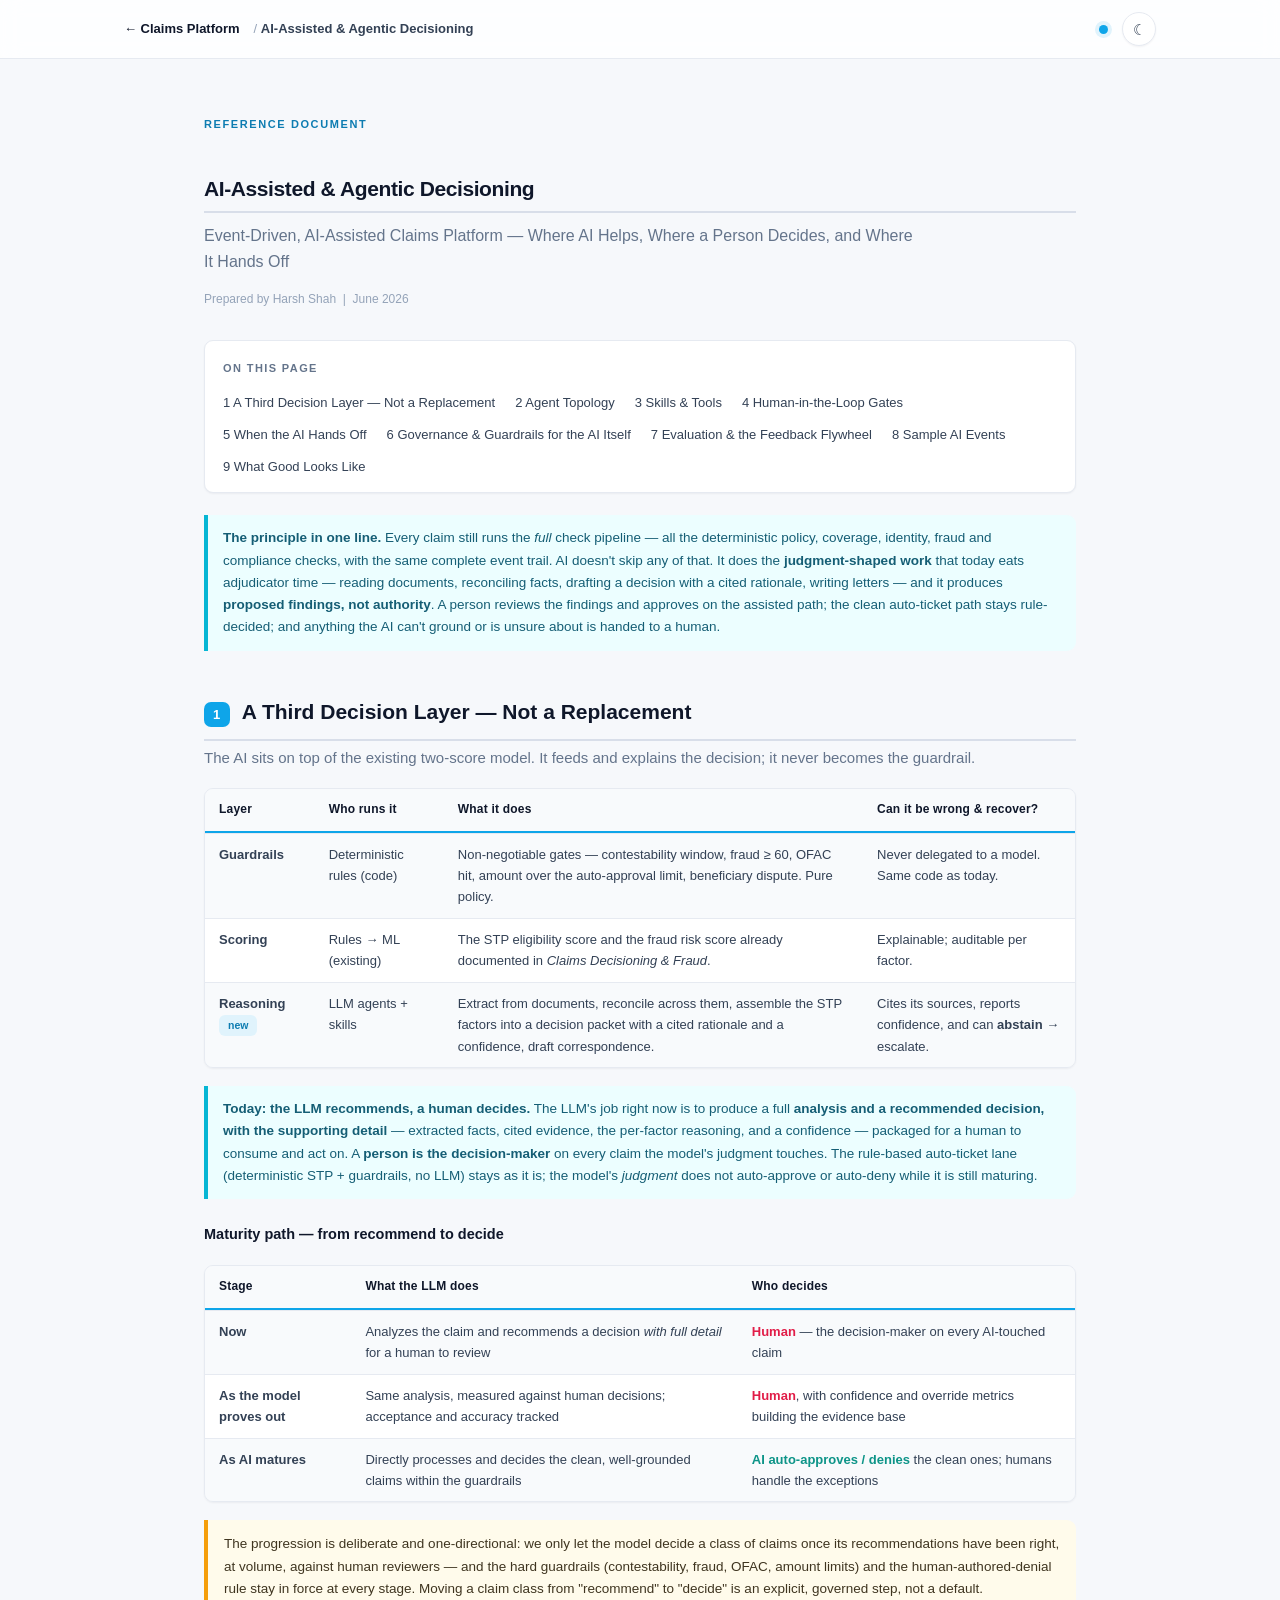
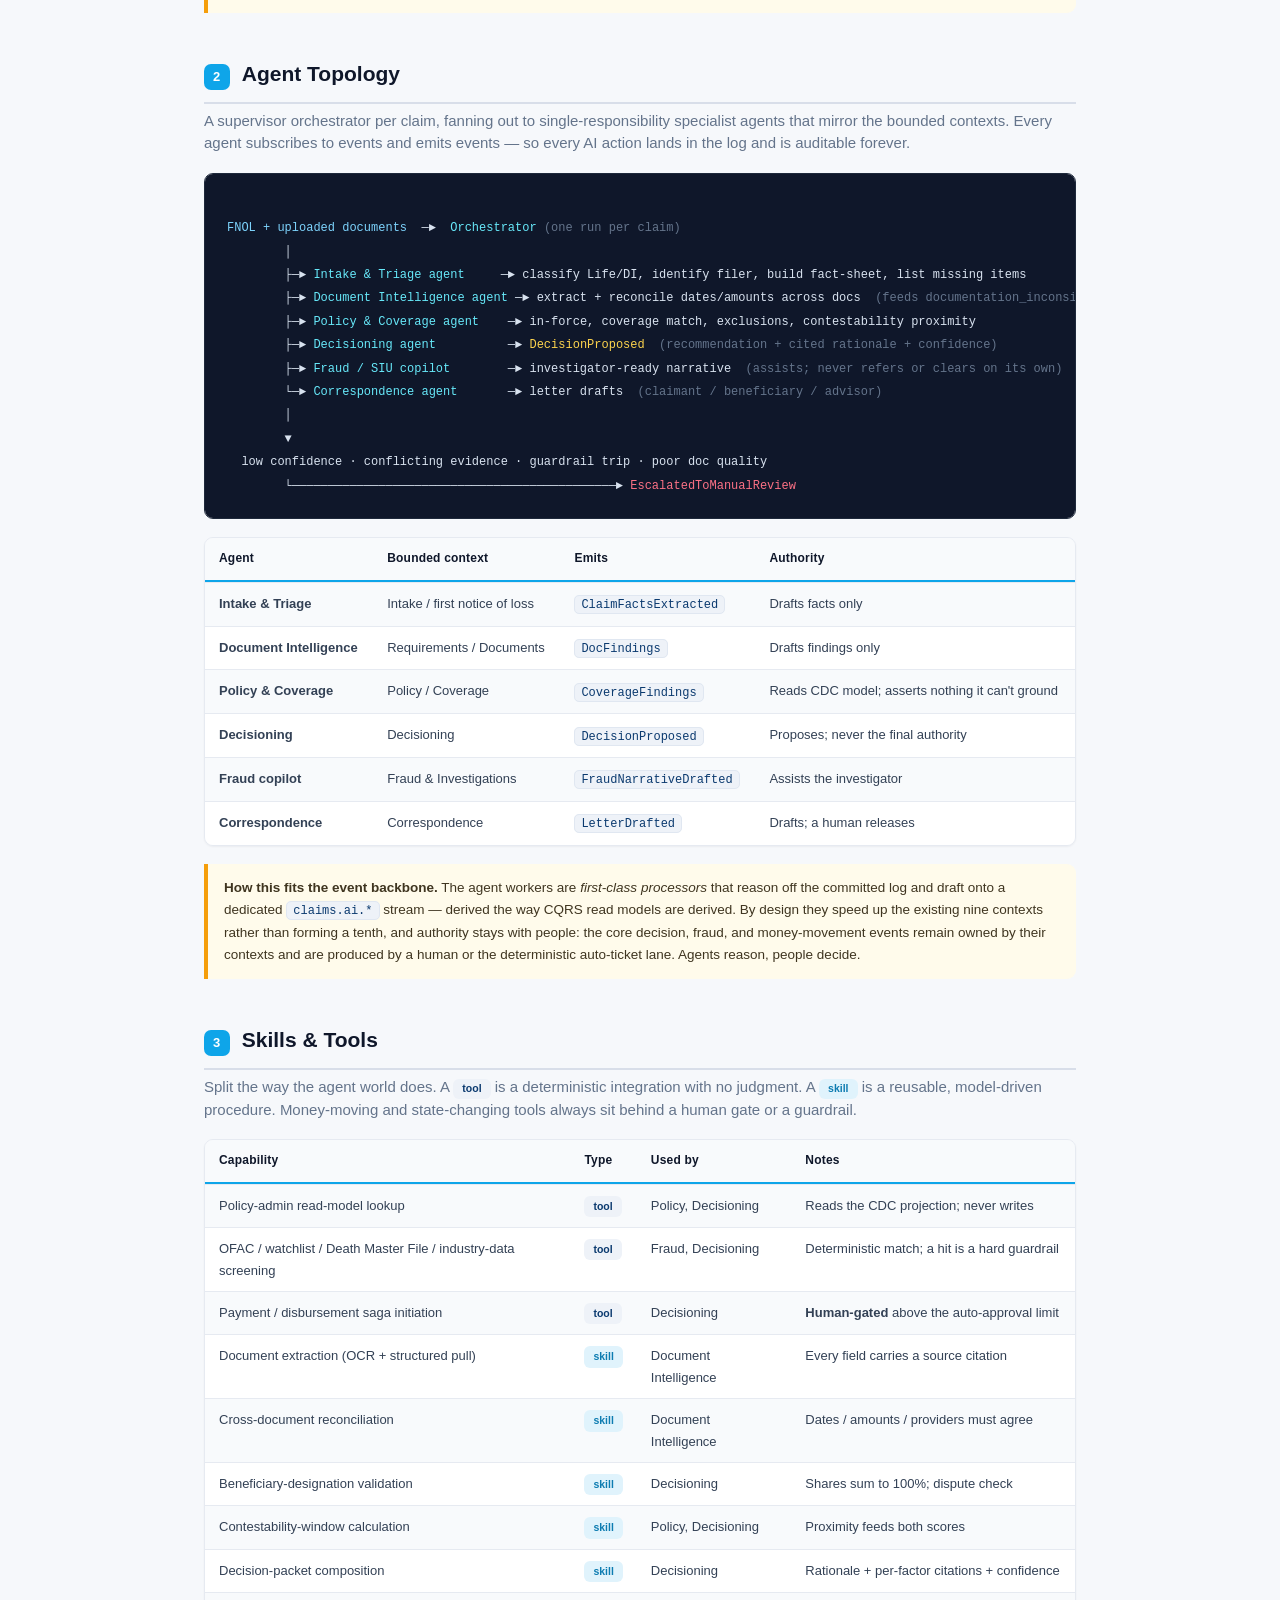
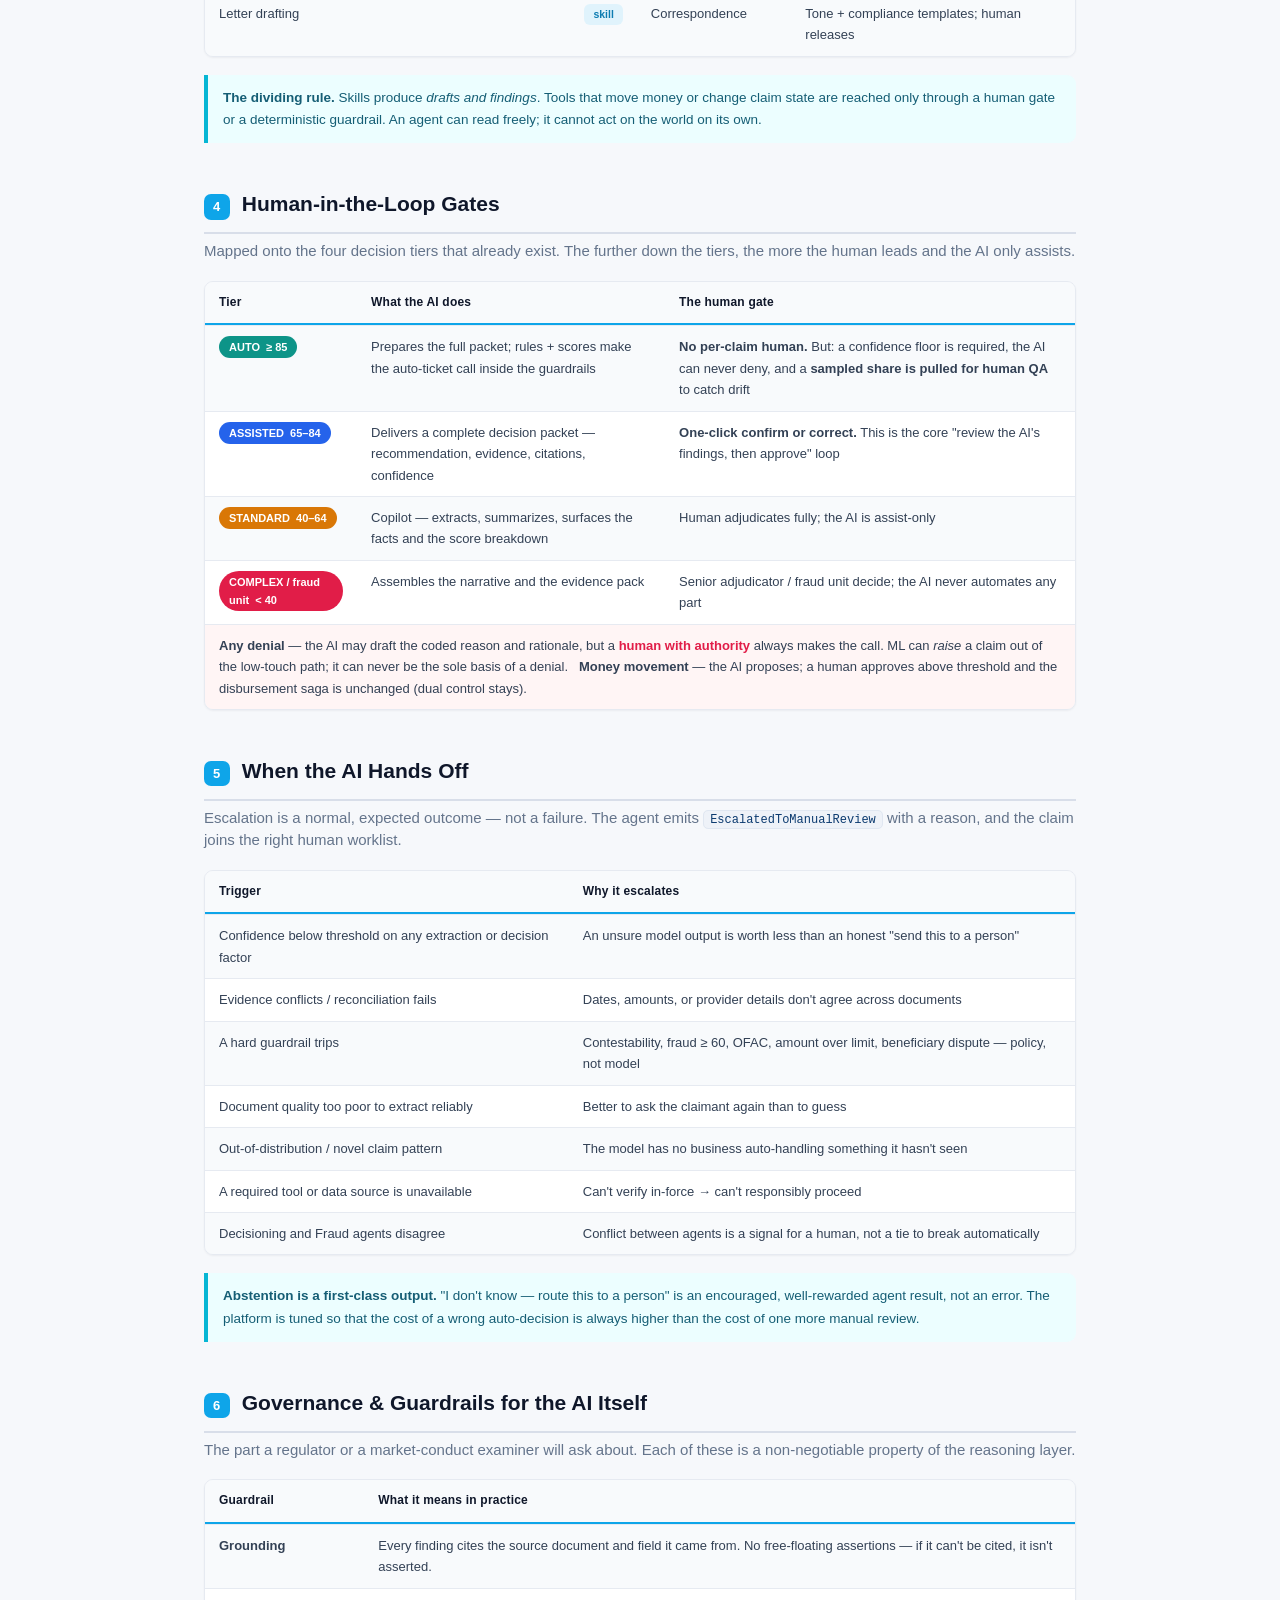
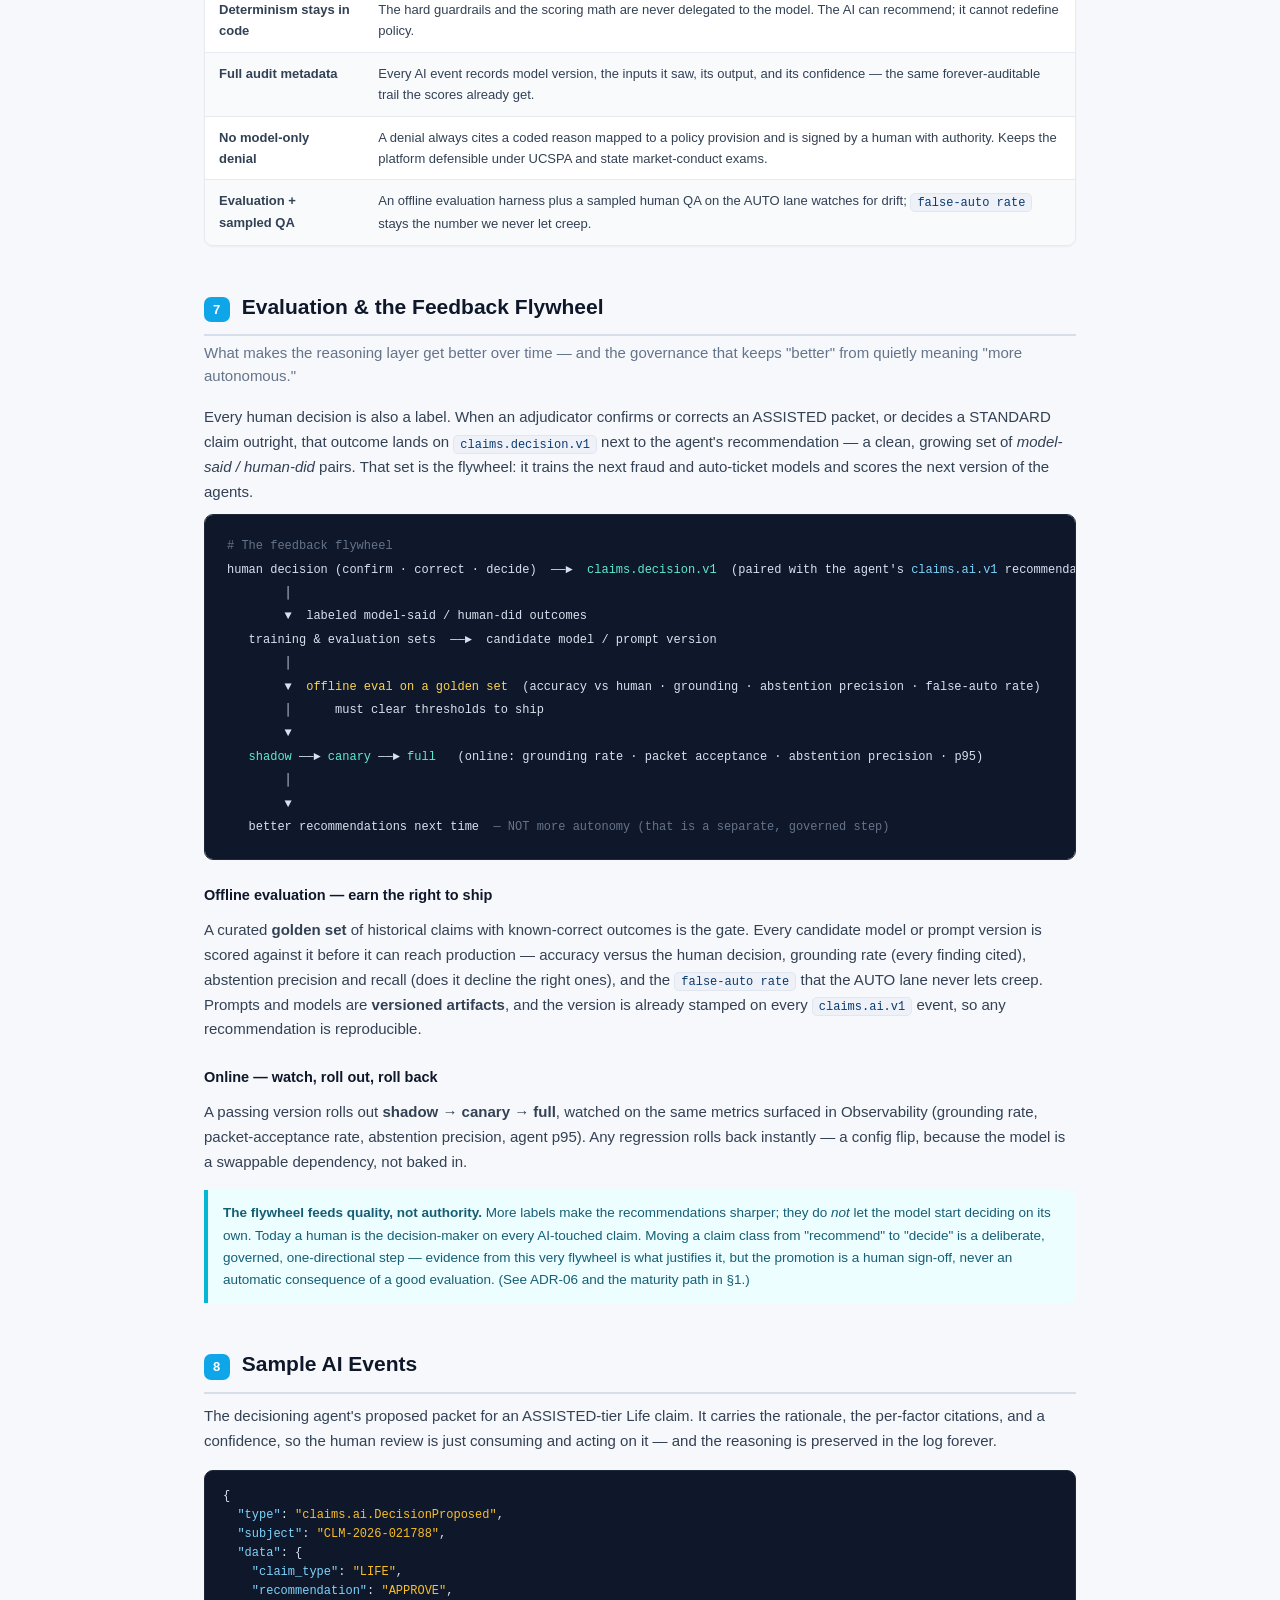
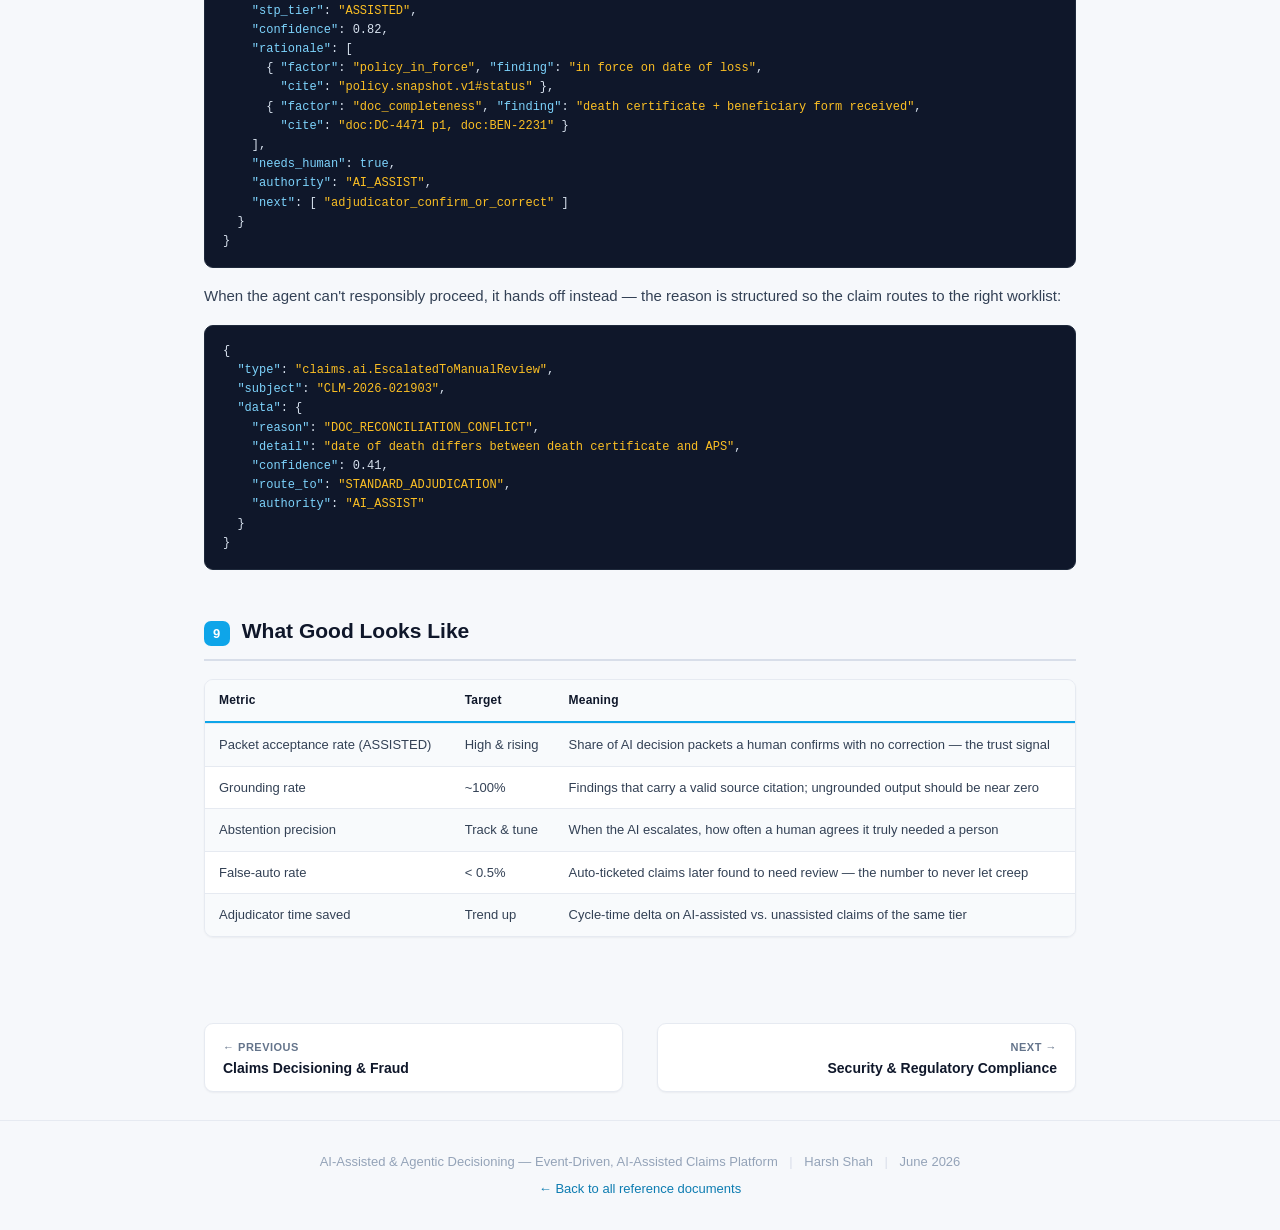
==== commit cb233096: "Reframe as Event-Driven, AI-Assisted Claims Platform; add resilience, erasure & AI-evals; simplify j" ====
--- a/AI-Agentic-Decisioning.html
+++ b/AI-Agentic-Decisioning.html
@@ -3,21 +3,21 @@
 <head>
 <meta charset="UTF-8">
 <meta name="viewport" content="width=device-width, initial-scale=1.0">
-<title>AI-Assisted &amp; Agentic Decisioning — Life &amp; DI Claims Platform</title>
+<title>AI-Assisted &amp; Agentic Decisioning — Event-Driven, AI-Assisted Claims Platform</title>
 <link rel="stylesheet" href="styles.css">
 <!--meta:injected-->
-<meta name="description" content="Life &amp; DI Claims Platform — Where AI Helps, Where a Person Decides, and Where It Hands Off">
+<meta name="description" content="Event-Driven, AI-Assisted Claims Platform — Where AI Helps, Where a Person Decides, and Where It Hands Off">
 <link rel="icon" type="image/svg+xml" href="favicon.svg">
 <meta property="og:type" content="website">
-<meta property="og:site_name" content="Life & DI Claims Platform">
+<meta property="og:site_name" content="Event-Driven, AI-Assisted Claims Platform">
 <meta property="og:title" content="AI-Assisted &amp; Agentic Decisioning">
-<meta property="og:description" content="Life &amp; DI Claims Platform — Where AI Helps, Where a Person Decides, and Where It Hands Off">
+<meta property="og:description" content="Event-Driven, AI-Assisted Claims Platform — Where AI Helps, Where a Person Decides, and Where It Hands Off">
 <meta property="og:url" content="https://harshshah85.github.io/insurance-claims-platform/AI-Agentic-Decisioning.html">
-<meta property="og:image" content="https://harshshah85.github.io/insurance-claims-platform/og-image.svg">
+<meta property="og:image" content="https://harshshah85.github.io/insurance-claims-platform/og-image.png">
 <meta name="twitter:card" content="summary_large_image">
 <meta name="twitter:title" content="AI-Assisted &amp; Agentic Decisioning">
-<meta name="twitter:description" content="Life &amp; DI Claims Platform — Where AI Helps, Where a Person Decides, and Where It Hands Off">
-<meta name="twitter:image" content="https://harshshah85.github.io/insurance-claims-platform/og-image.svg">
+<meta name="twitter:description" content="Event-Driven, AI-Assisted Claims Platform — Where AI Helps, Where a Person Decides, and Where It Hands Off">
+<meta name="twitter:image" content="https://harshshah85.github.io/insurance-claims-platform/og-image.png">
 <script>(function(){try{var t=localStorage.getItem("theme");if(t)document.documentElement.setAttribute("data-theme",t);}catch(e){}})();</script>
 </head>
 <body class="doc" style="--accent:#0ea5e9">
@@ -35,7 +35,7 @@
 <div class="doc-cover">
   <div class="eyebrow">Reference Document</div>
   <h1>AI-Assisted &amp; Agentic Decisioning</h1>
-  <p class="lede">Life &amp; DI Claims Platform — Where AI Helps, Where a Person Decides, and Where It Hands Off</p>
+  <p class="lede">Event-Driven, AI-Assisted Claims Platform — Where AI Helps, Where a Person Decides, and Where It Hands Off</p>
   <div class="byline">Prepared by Harsh Shah &nbsp;|&nbsp; June 2026</div>
 </div>
 
@@ -84,11 +84,11 @@
 
 <table>
   <tr><th>Agent</th><th>Bounded context</th><th>Emits</th><th>Authority</th></tr>
-  <tr><td><strong>Intake &amp; Triage</strong></td><td>Intake / FNOL</td><td><code>ClaimFactsExtracted</code></td><td>Drafts facts only</td></tr>
+  <tr><td><strong>Intake &amp; Triage</strong></td><td>Intake / first notice of loss</td><td><code>ClaimFactsExtracted</code></td><td>Drafts facts only</td></tr>
   <tr><td><strong>Document Intelligence</strong></td><td>Requirements / Documents</td><td><code>DocFindings</code></td><td>Drafts findings only</td></tr>
   <tr><td><strong>Policy &amp; Coverage</strong></td><td>Policy / Coverage</td><td><code>CoverageFindings</code></td><td>Reads CDC model; asserts nothing it can't ground</td></tr>
   <tr><td><strong>Decisioning</strong></td><td>Decisioning</td><td><code>DecisionProposed</code></td><td>Proposes; never the final authority</td></tr>
-  <tr><td><strong>Fraud / SIU copilot</strong></td><td>Fraud &amp; SIU</td><td><code>FraudNarrativeDrafted</code></td><td>Assists the investigator</td></tr>
+  <tr><td><strong>Fraud copilot</strong></td><td>Fraud &amp; Investigations</td><td><code>FraudNarrativeDrafted</code></td><td>Assists the investigator</td></tr>
   <tr><td><strong>Correspondence</strong></td><td>Correspondence</td><td><code>LetterDrafted</code></td><td>Drafts; a human releases</td></tr>
 </table>
 
@@ -102,7 +102,7 @@
 <table>
   <tr><th>Capability</th><th>Type</th><th>Used by</th><th>Notes</th></tr>
   <tr><td>Policy-admin read-model lookup</td><td><span class="pill p-tool">tool</span></td><td>Policy, Decisioning</td><td>Reads the CDC projection; never writes</td></tr>
-  <tr><td>OFAC / watchlist / DMF / industry-data screening</td><td><span class="pill p-tool">tool</span></td><td>Fraud, Decisioning</td><td>Deterministic match; a hit is a hard guardrail</td></tr>
+  <tr><td>OFAC / watchlist / Death Master File / industry-data screening</td><td><span class="pill p-tool">tool</span></td><td>Fraud, Decisioning</td><td>Deterministic match; a hit is a hard guardrail</td></tr>
   <tr><td>Payment / disbursement saga initiation</td><td><span class="pill p-tool">tool</span></td><td>Decisioning</td><td><strong>Human-gated</strong> above the auto-approval limit</td></tr>
   <tr><td>Document extraction (OCR + structured pull)</td><td><span class="pill p-skill">skill</span></td><td>Document Intelligence</td><td>Every field carries a source citation</td></tr>
   <tr><td>Cross-document reconciliation</td><td><span class="pill p-skill">skill</span></td><td>Document Intelligence</td><td>Dates / amounts / providers must agree</td></tr>
@@ -122,7 +122,7 @@
   <tr><td><span class="tier t-auto">AUTO &nbsp;≥ 85</span></td><td>Prepares the full packet; rules + scores make the auto-ticket call inside the guardrails</td><td><strong>No per-claim human.</strong> But: a confidence floor is required, the AI can never deny, and a <strong>sampled share is pulled for human QA</strong> to catch drift</td></tr>
   <tr><td><span class="tier t-assist">ASSISTED &nbsp;65–84</span></td><td>Delivers a complete decision packet — recommendation, evidence, citations, confidence</td><td><strong>One-click confirm or correct.</strong> This is the core "review the AI's findings, then approve" loop</td></tr>
   <tr><td><span class="tier t-std">STANDARD &nbsp;40–64</span></td><td>Copilot — extracts, summarizes, surfaces the facts and the score breakdown</td><td>Human adjudicates fully; the AI is assist-only</td></tr>
-  <tr><td><span class="tier t-cx">COMPLEX / SIU &nbsp;&lt; 40</span></td><td>Assembles the narrative and the evidence pack</td><td>Senior adjudicator / SIU decide; the AI never automates any part</td></tr>
+  <tr><td><span class="tier t-cx">COMPLEX / fraud unit &nbsp;&lt; 40</span></td><td>Assembles the narrative and the evidence pack</td><td>Senior adjudicator / fraud unit decide; the AI never automates any part</td></tr>
   <tr><td colspan="3" style="background:#fff5f5;"><strong>Any denial</strong> — the AI may draft the coded reason and rationale, but a <span class="manual">human with authority</span> always makes the call. ML can <em>raise</em> a claim out of the low-touch path; it can never be the sole basis of a denial. &nbsp; <strong>Money movement</strong> — the AI proposes; a human approves above threshold and the disbursement saga is unchanged (dual control stays).</td></tr>
 </table>
 
@@ -156,7 +156,36 @@
   <tr><td><strong>Evaluation + sampled QA</strong></td><td>An offline evaluation harness plus a sampled human QA on the AUTO lane watches for drift; <code>false-auto rate</code> stays the number we never let creep.</td></tr>
 </table>
 
-<h1><span class="n">7</span> Sample AI Events</h1>
+<div class="page-break"></div>
+<h1><span class="n">7</span> Evaluation &amp; the Feedback Flywheel</h1>
+<h2>What makes the reasoning layer get better over time — and the governance that keeps "better" from quietly meaning "more autonomous."</h2>
+
+<p>Every human decision is also a label. When an adjudicator confirms or corrects an ASSISTED packet, or decides a STANDARD claim outright, that outcome lands on <code>claims.decision.v1</code> next to the agent's recommendation — a clean, growing set of <em>model-said / human-did</em> pairs. That set is the flywheel: it trains the next fraud and auto-ticket models and scores the next version of the agents.</p>
+
+<div class="flow"><span class="m"># The feedback flywheel</span>
+human decision (confirm · correct · decide)  ──►  <span class="g">claims.decision.v1</span>  (paired with the agent's <span class="b">claims.ai.v1</span> recommendation)
+        │
+        ▼  labeled model-said / human-did outcomes
+   training &amp; evaluation sets  ──►  candidate model / prompt version
+        │
+        ▼  <span class="y">offline eval on a golden set</span>  (accuracy vs human · grounding · abstention precision · false-auto rate)
+        │      must clear thresholds to ship
+        ▼
+   <span class="g">shadow</span> ──► <span class="g">canary</span> ──► <span class="g">full</span>   (online: grounding rate · packet acceptance · abstention precision · p95)
+        │
+        ▼
+   better recommendations next time  <span class="m">— NOT more autonomy (that is a separate, governed step)</span>
+</div>
+
+<h3>Offline evaluation — earn the right to ship</h3>
+<p>A curated <strong>golden set</strong> of historical claims with known-correct outcomes is the gate. Every candidate model or prompt version is scored against it before it can reach production — accuracy versus the human decision, grounding rate (every finding cited), abstention precision and recall (does it decline the right ones), and the <code>false-auto rate</code> that the AUTO lane never lets creep. Prompts and models are <strong>versioned artifacts</strong>, and the version is already stamped on every <code>claims.ai.v1</code> event, so any recommendation is reproducible.</p>
+
+<h3>Online — watch, roll out, roll back</h3>
+<p>A passing version rolls out <strong>shadow → canary → full</strong>, watched on the same metrics surfaced in Observability (grounding rate, packet-acceptance rate, abstention precision, agent p95). Any regression rolls back instantly — a config flip, because the model is a swappable dependency, not baked in.</p>
+
+<div class="key"><strong>The flywheel feeds quality, not authority.</strong> More labels make the recommendations sharper; they do <em>not</em> let the model start deciding on its own. Today a human is the decision-maker on every AI-touched claim. Moving a claim class from "recommend" to "decide" is a deliberate, governed, one-directional step — evidence from this very flywheel is what justifies it, but the promotion is a human sign-off, never an automatic consequence of a good evaluation. (See ADR-06 and the maturity path in §1.)</div>
+
+<h1><span class="n">8</span> Sample AI Events</h1>
 <p>The decisioning agent's proposed packet for an ASSISTED-tier Life claim. It carries the rationale, the per-factor citations, and a confidence, so the human review is just consuming and acting on it — and the reasoning is preserved in the log forever.</p>
 <pre>{
   <span class="k">"type"</span>: <span class="s">"claims.ai.DecisionProposed"</span>,
@@ -191,7 +220,7 @@
   }
 }</pre>
 
-<h1><span class="n">8</span> What Good Looks Like</h1>
+<h1><span class="n">9</span> What Good Looks Like</h1>
 <table>
   <tr><th>Metric</th><th>Target</th><th>Meaning</th></tr>
   <tr><td>Packet acceptance rate (ASSISTED)</td><td>High &amp; rising</td><td>Share of AI decision packets a human confirms with no correction — the trust signal</td></tr>
@@ -204,7 +233,7 @@
 </div>
 
 <footer>
-  <p>AI-Assisted &amp; Agentic Decisioning — Life &amp; DI Claims Platform <span class="sep">|</span> Harsh Shah <span class="sep">|</span> June 2026</p>
+  <p>AI-Assisted &amp; Agentic Decisioning — Event-Driven, AI-Assisted Claims Platform <span class="sep">|</span> Harsh Shah <span class="sep">|</span> June 2026</p>
   <p style="margin-top:6px;"><a href="index.html">← Back to all reference documents</a></p>
 </footer>
 
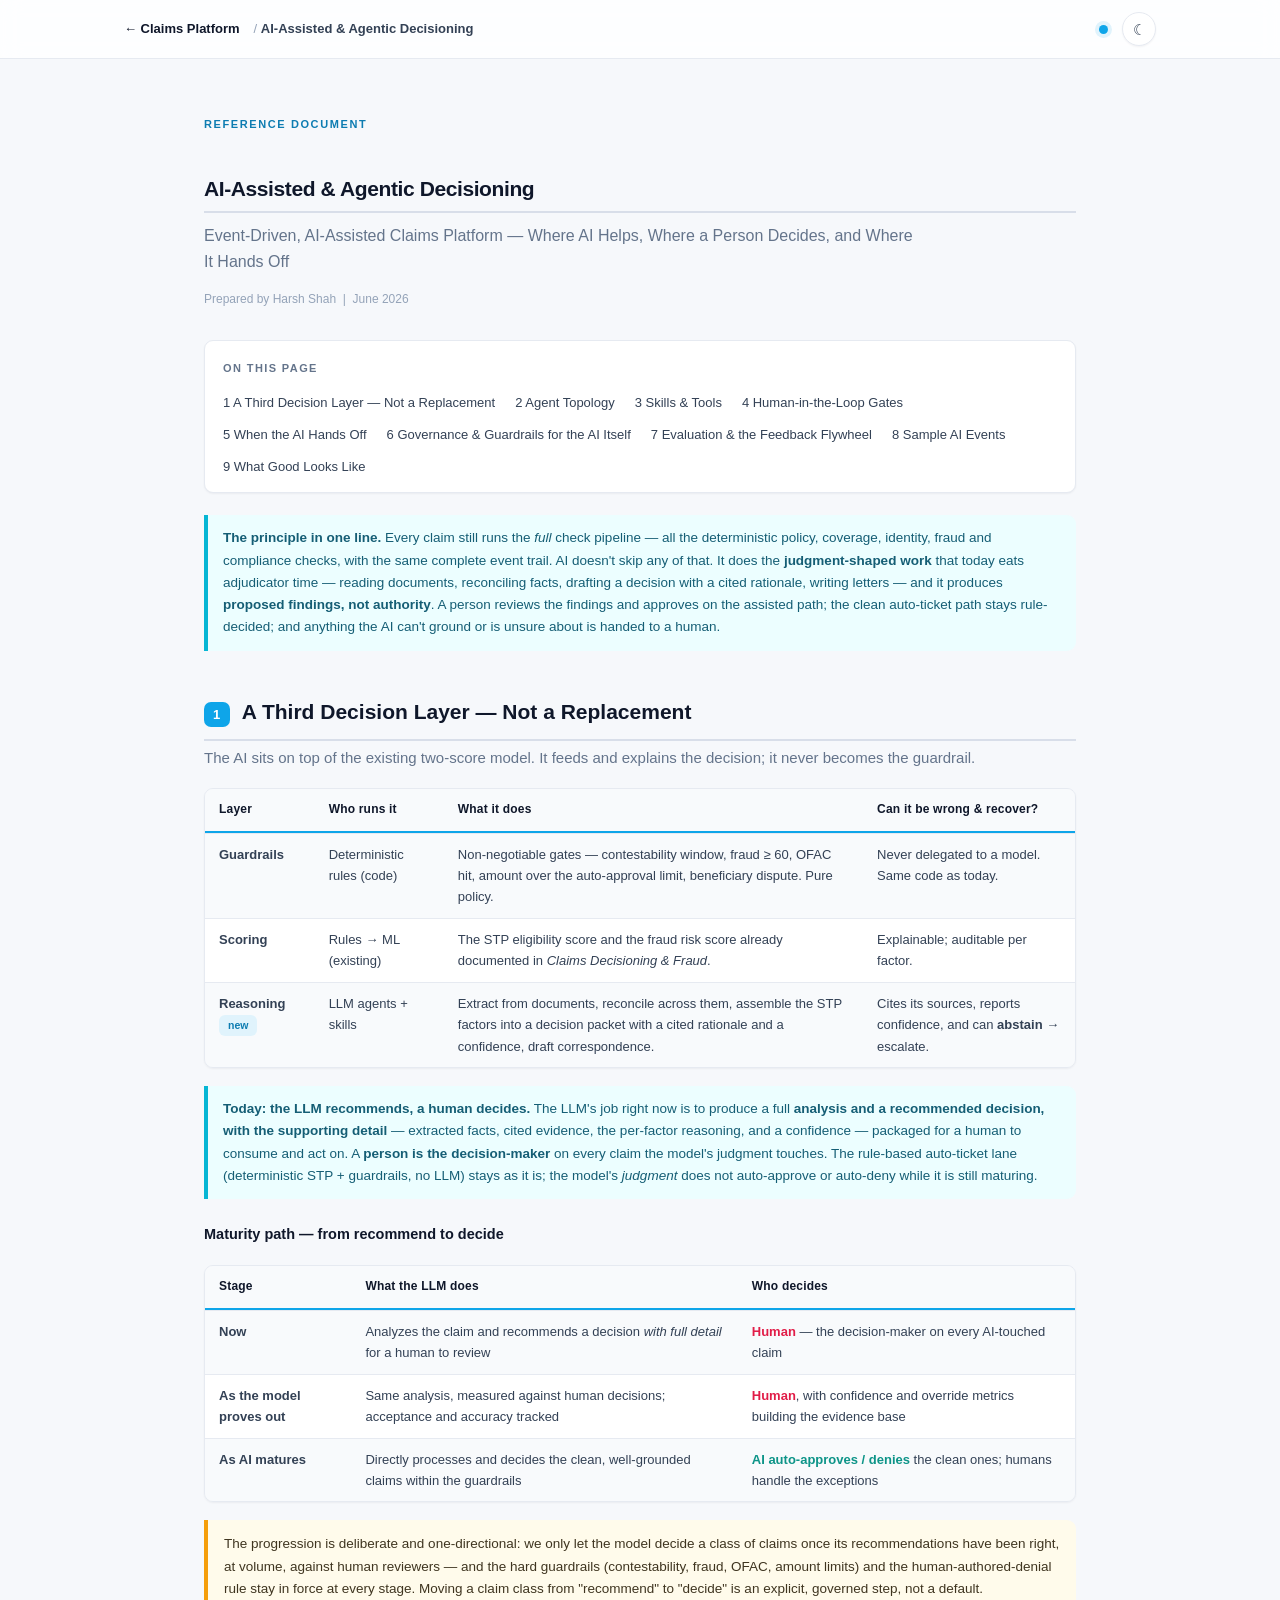
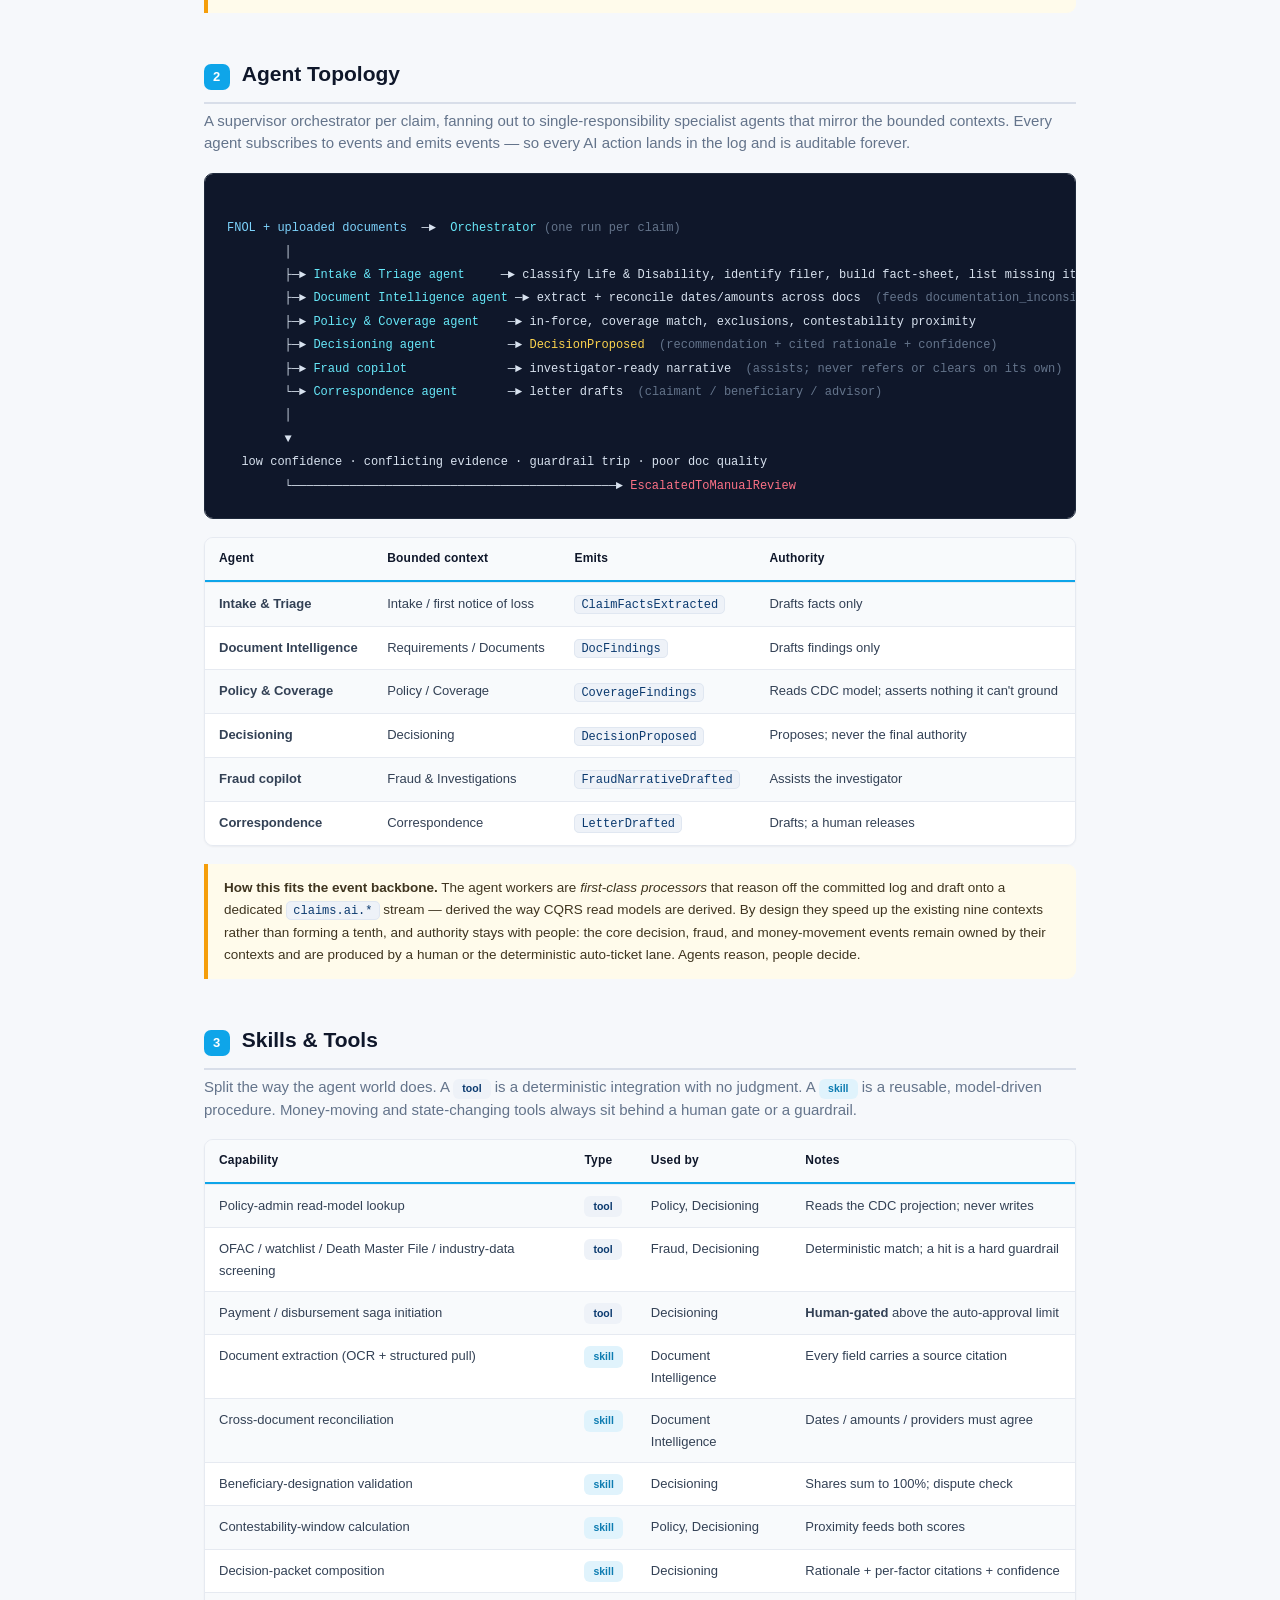
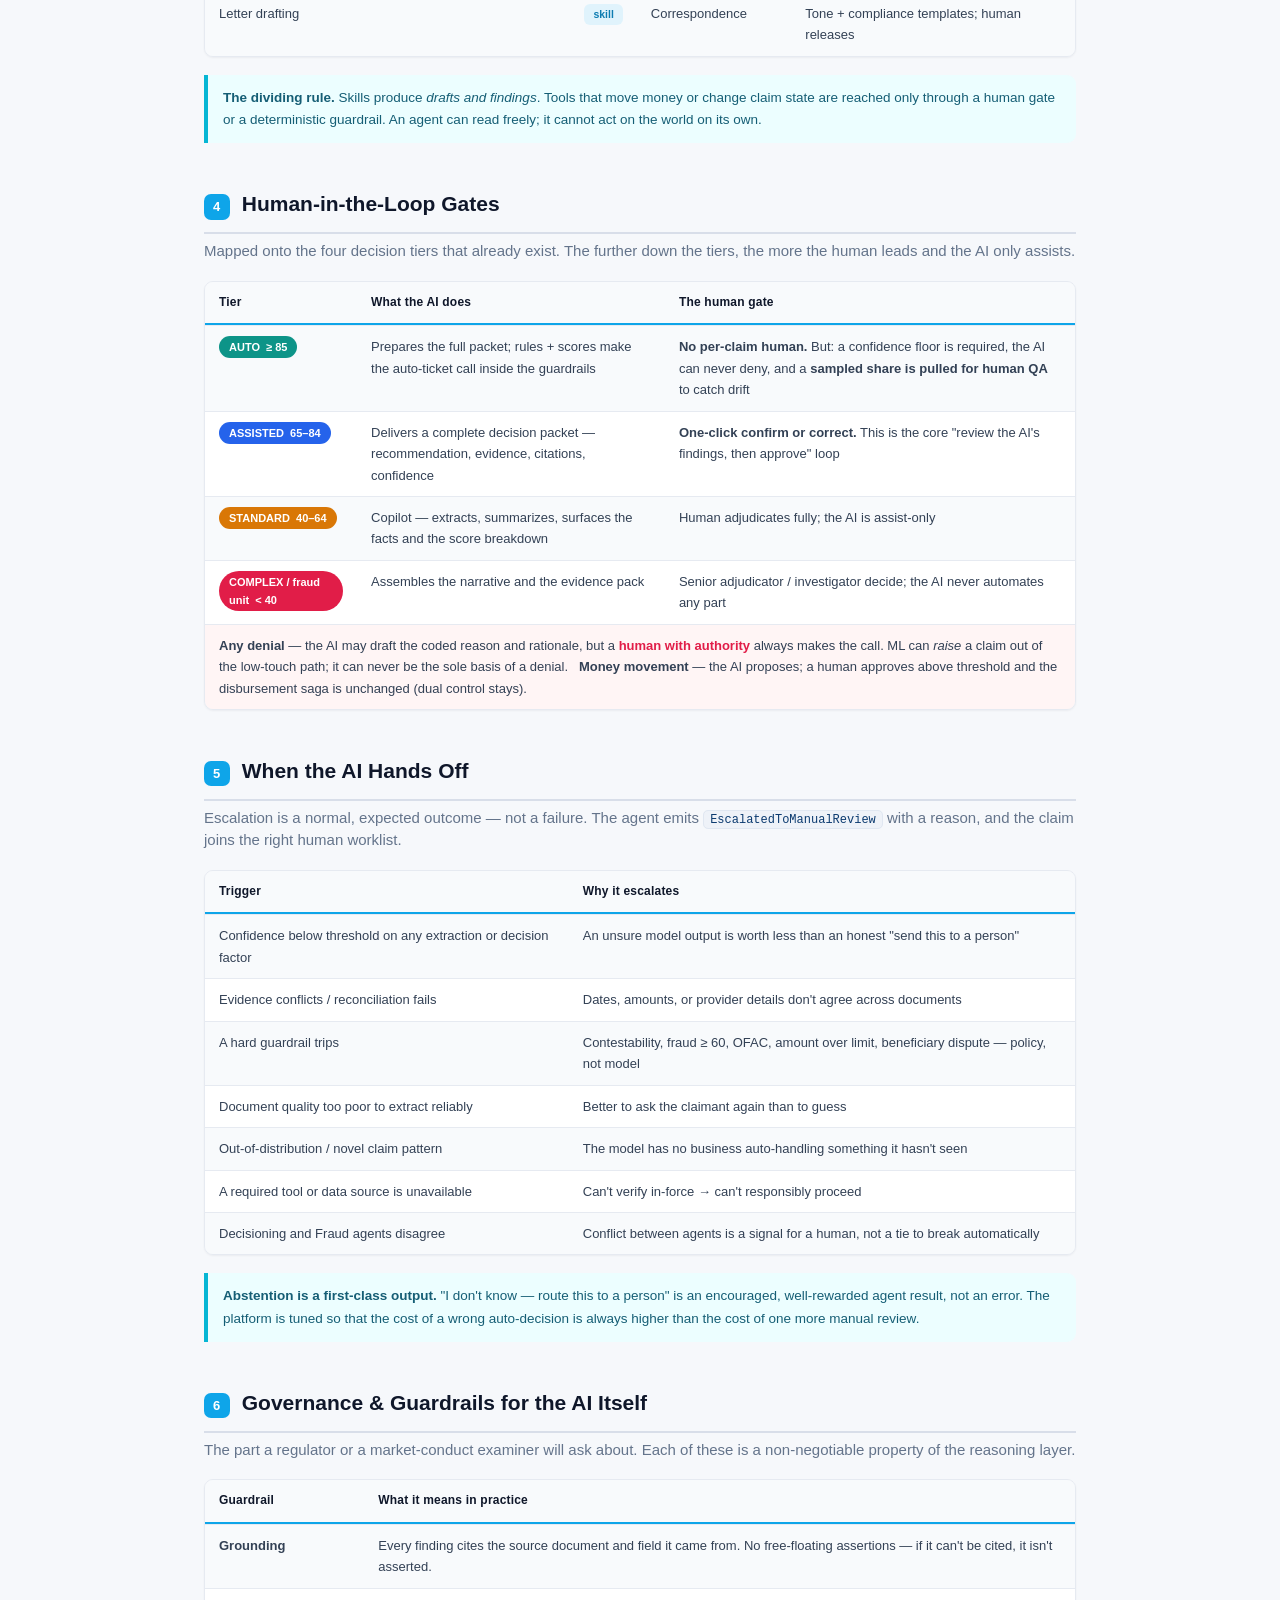
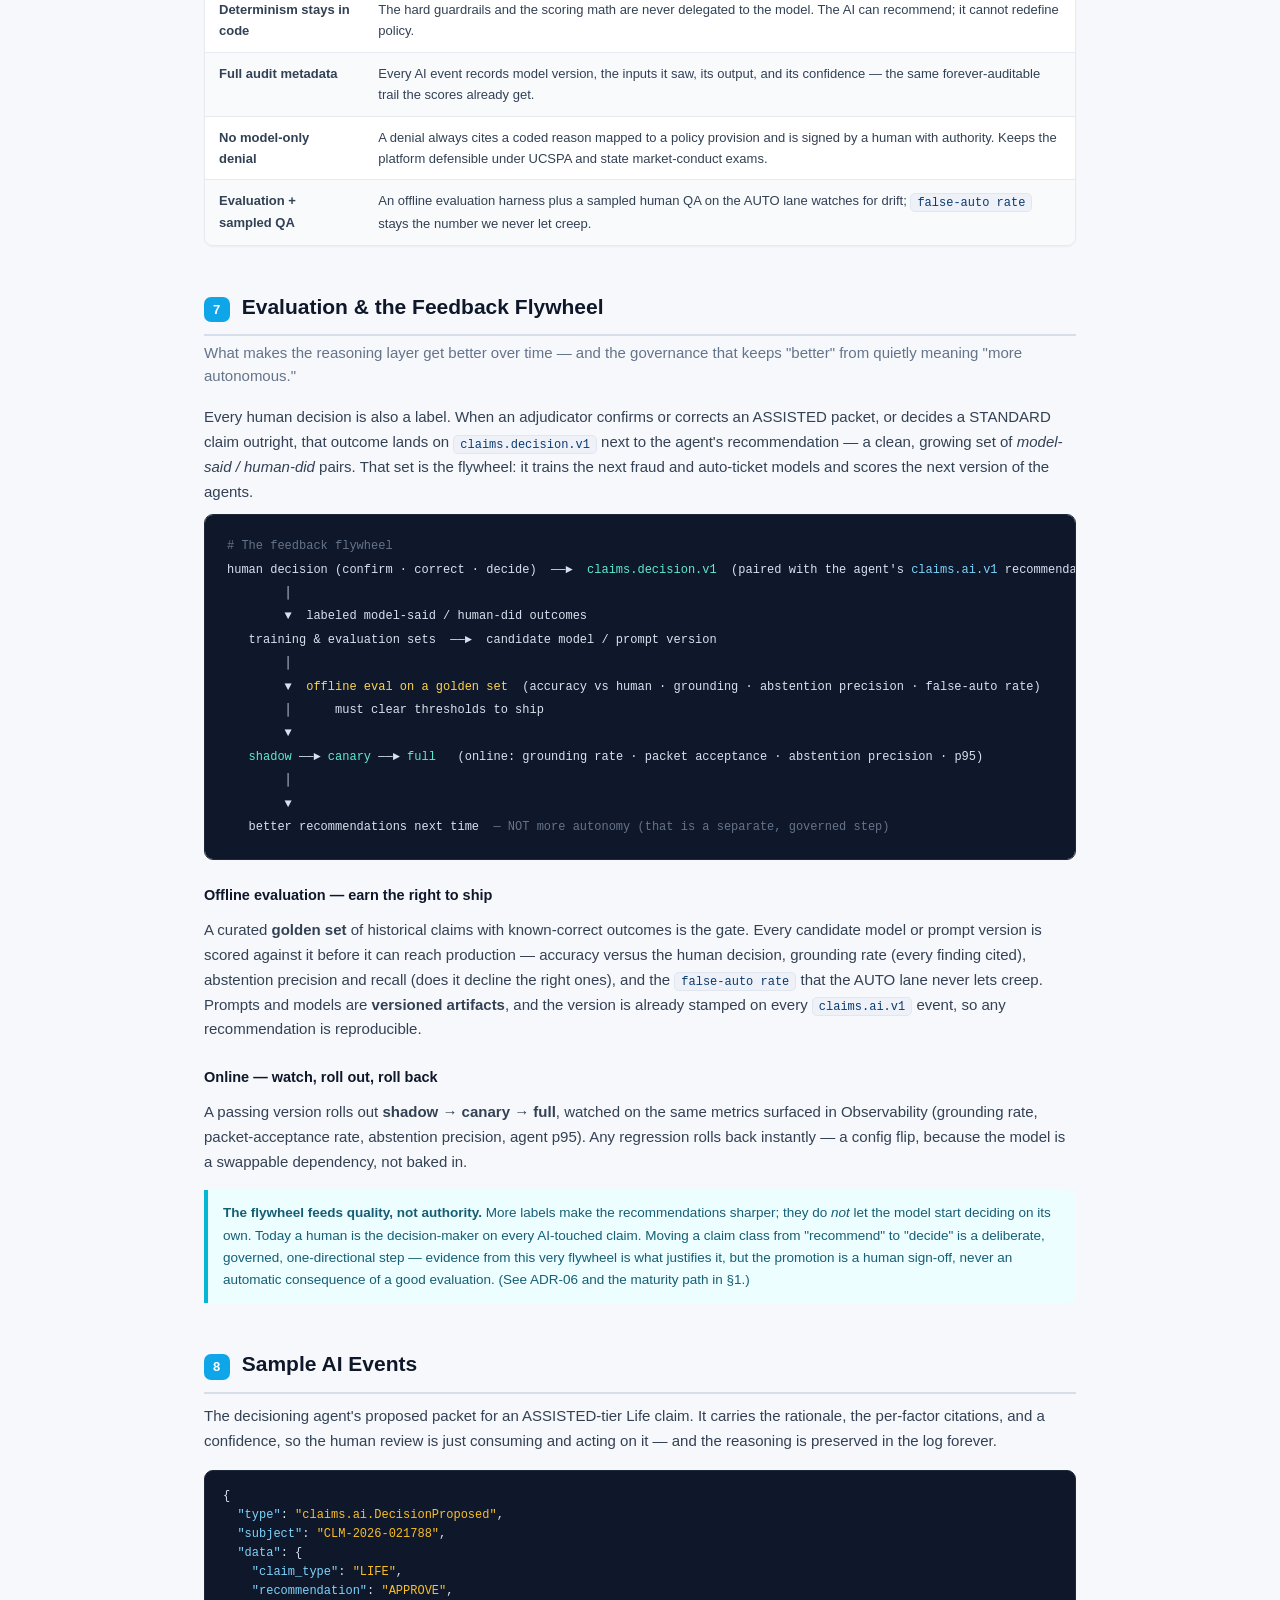
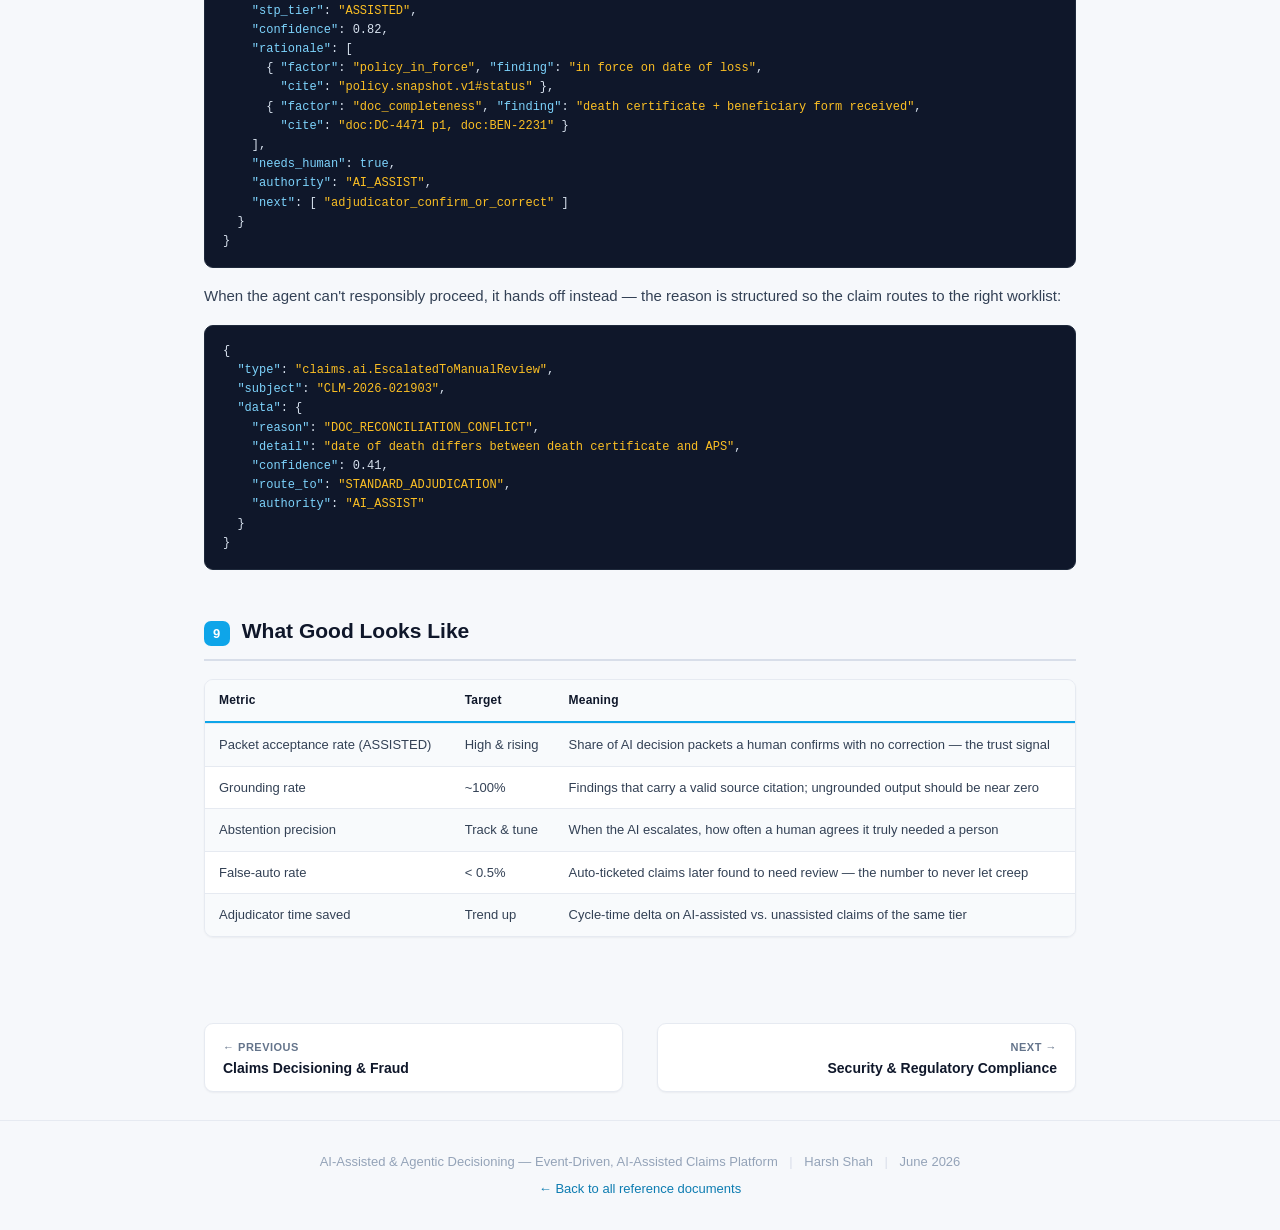
==== commit b2915329: "Review pass: update L1 System Context box to new identity; clean rename/abbreviation leftovers - L1 " ====
--- a/AI-Agentic-Decisioning.html
+++ b/AI-Agentic-Decisioning.html
@@ -70,11 +70,11 @@
 <div class="flow">
 <span class="b">FNOL + uploaded documents</span>  ─►  <span class="ai">Orchestrator</span> <span class="m">(one run per claim)</span>
         │
-        ├─► <span class="ai">Intake &amp; Triage agent</span>     ─► classify Life/DI, identify filer, build fact-sheet, list missing items
+        ├─► <span class="ai">Intake &amp; Triage agent</span>     ─► classify Life &amp; Disability, identify filer, build fact-sheet, list missing items
         ├─► <span class="ai">Document Intelligence agent</span> ─► extract + reconcile dates/amounts across docs  <span class="m">(feeds documentation_inconsistency)</span>
         ├─► <span class="ai">Policy &amp; Coverage agent</span>    ─► in-force, coverage match, exclusions, contestability proximity
         ├─► <span class="ai">Decisioning agent</span>          ─► <span class="y">DecisionProposed</span>  <span class="m">(recommendation + cited rationale + confidence)</span>
-        ├─► <span class="ai">Fraud / SIU copilot</span>        ─► investigator-ready narrative  <span class="m">(assists; never refers or clears on its own)</span>
+        ├─► <span class="ai">Fraud copilot</span>              ─► investigator-ready narrative  <span class="m">(assists; never refers or clears on its own)</span>
         └─► <span class="ai">Correspondence agent</span>       ─► letter drafts  <span class="m">(claimant / beneficiary / advisor)</span>
         │
         ▼
@@ -122,7 +122,7 @@
   <tr><td><span class="tier t-auto">AUTO &nbsp;≥ 85</span></td><td>Prepares the full packet; rules + scores make the auto-ticket call inside the guardrails</td><td><strong>No per-claim human.</strong> But: a confidence floor is required, the AI can never deny, and a <strong>sampled share is pulled for human QA</strong> to catch drift</td></tr>
   <tr><td><span class="tier t-assist">ASSISTED &nbsp;65–84</span></td><td>Delivers a complete decision packet — recommendation, evidence, citations, confidence</td><td><strong>One-click confirm or correct.</strong> This is the core "review the AI's findings, then approve" loop</td></tr>
   <tr><td><span class="tier t-std">STANDARD &nbsp;40–64</span></td><td>Copilot — extracts, summarizes, surfaces the facts and the score breakdown</td><td>Human adjudicates fully; the AI is assist-only</td></tr>
-  <tr><td><span class="tier t-cx">COMPLEX / fraud unit &nbsp;&lt; 40</span></td><td>Assembles the narrative and the evidence pack</td><td>Senior adjudicator / fraud unit decide; the AI never automates any part</td></tr>
+  <tr><td><span class="tier t-cx">COMPLEX / fraud unit &nbsp;&lt; 40</span></td><td>Assembles the narrative and the evidence pack</td><td>Senior adjudicator / investigator decide; the AI never automates any part</td></tr>
   <tr><td colspan="3" style="background:#fff5f5;"><strong>Any denial</strong> — the AI may draft the coded reason and rationale, but a <span class="manual">human with authority</span> always makes the call. ML can <em>raise</em> a claim out of the low-touch path; it can never be the sole basis of a denial. &nbsp; <strong>Money movement</strong> — the AI proposes; a human approves above threshold and the disbursement saga is unchanged (dual control stays).</td></tr>
 </table>
 
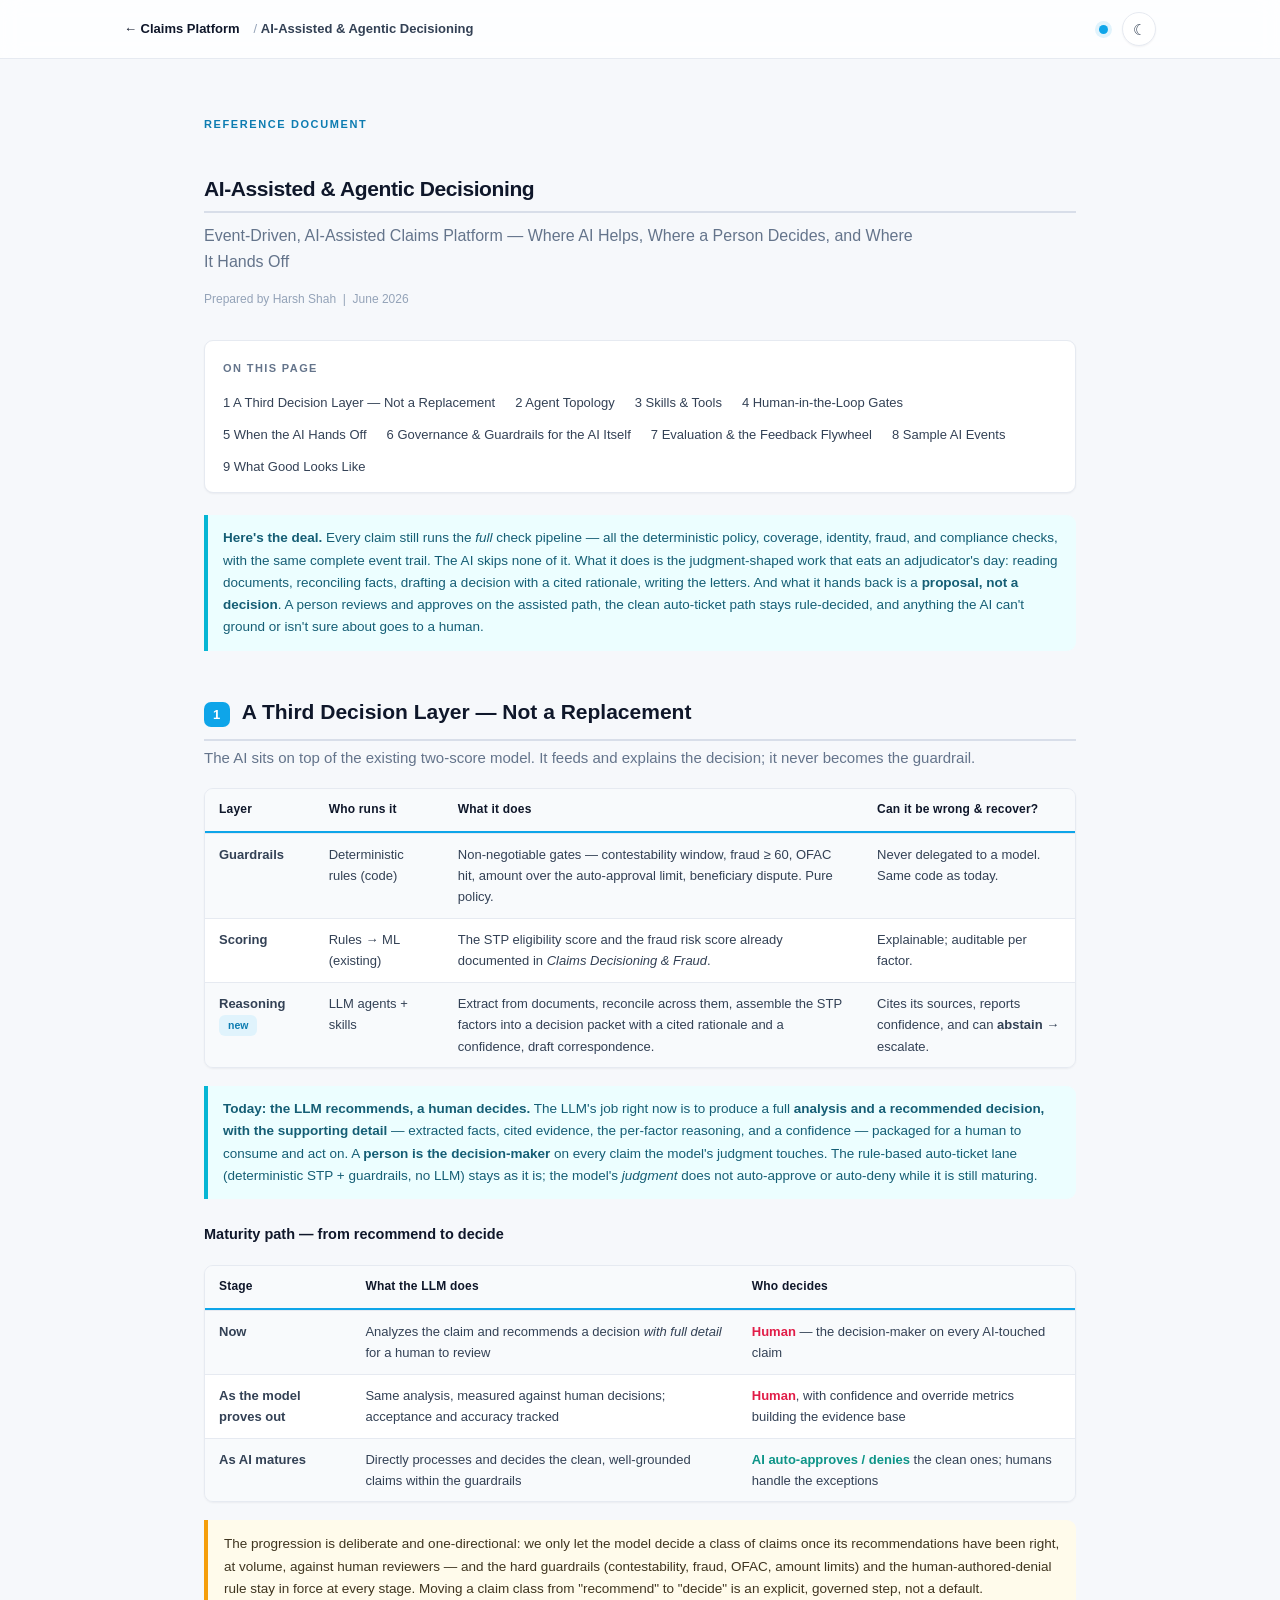
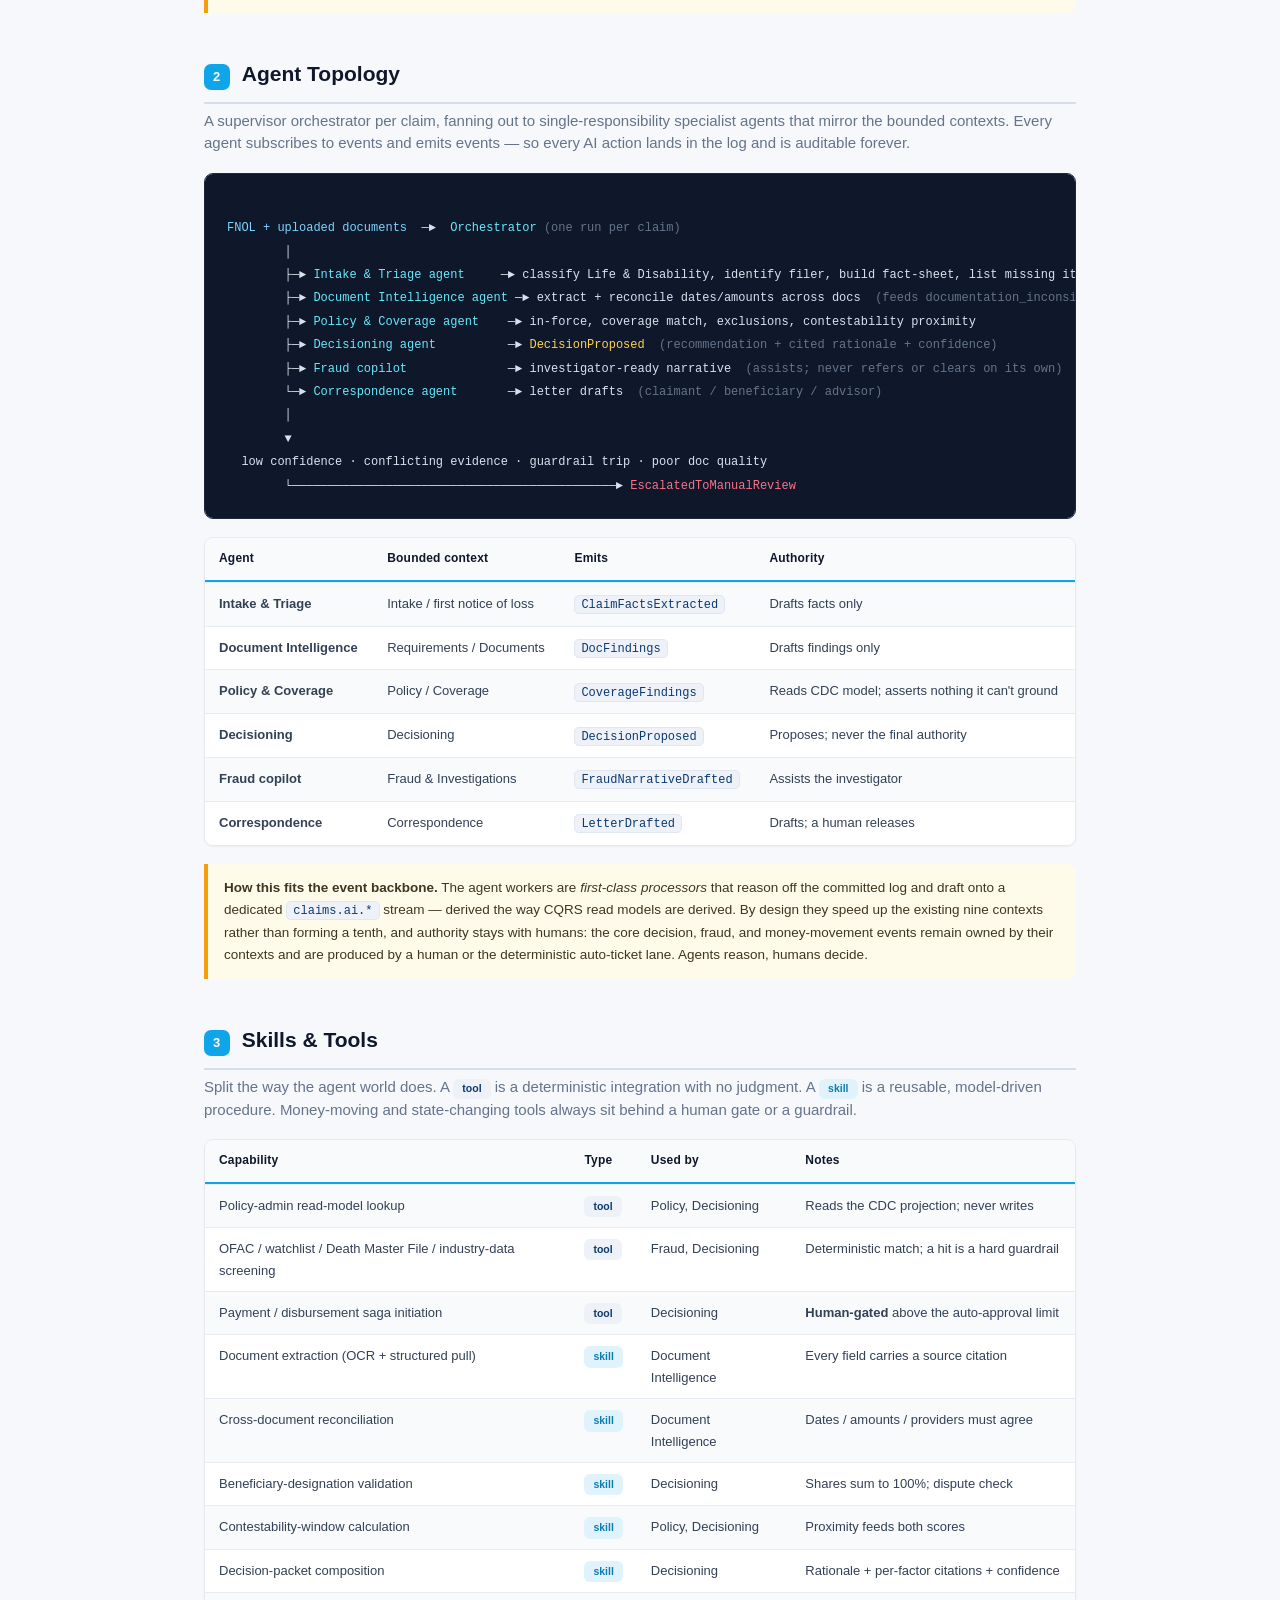
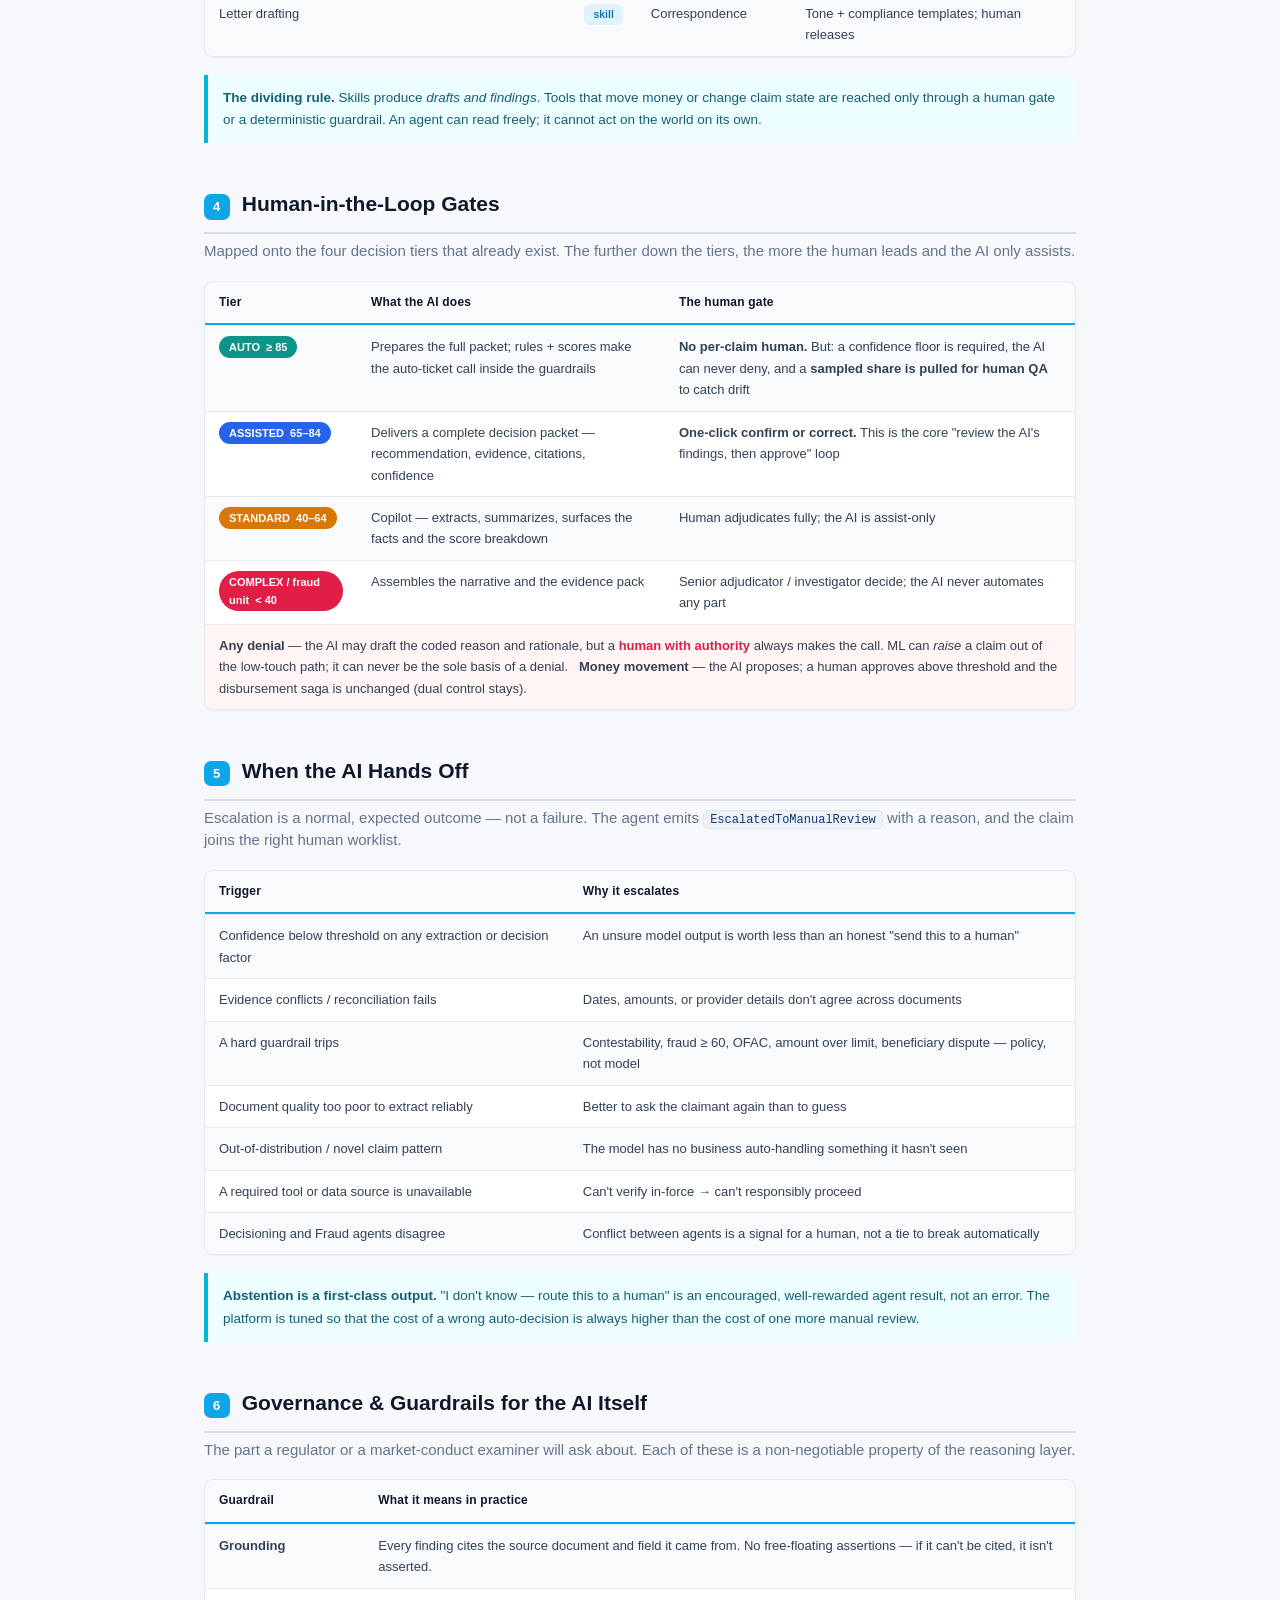
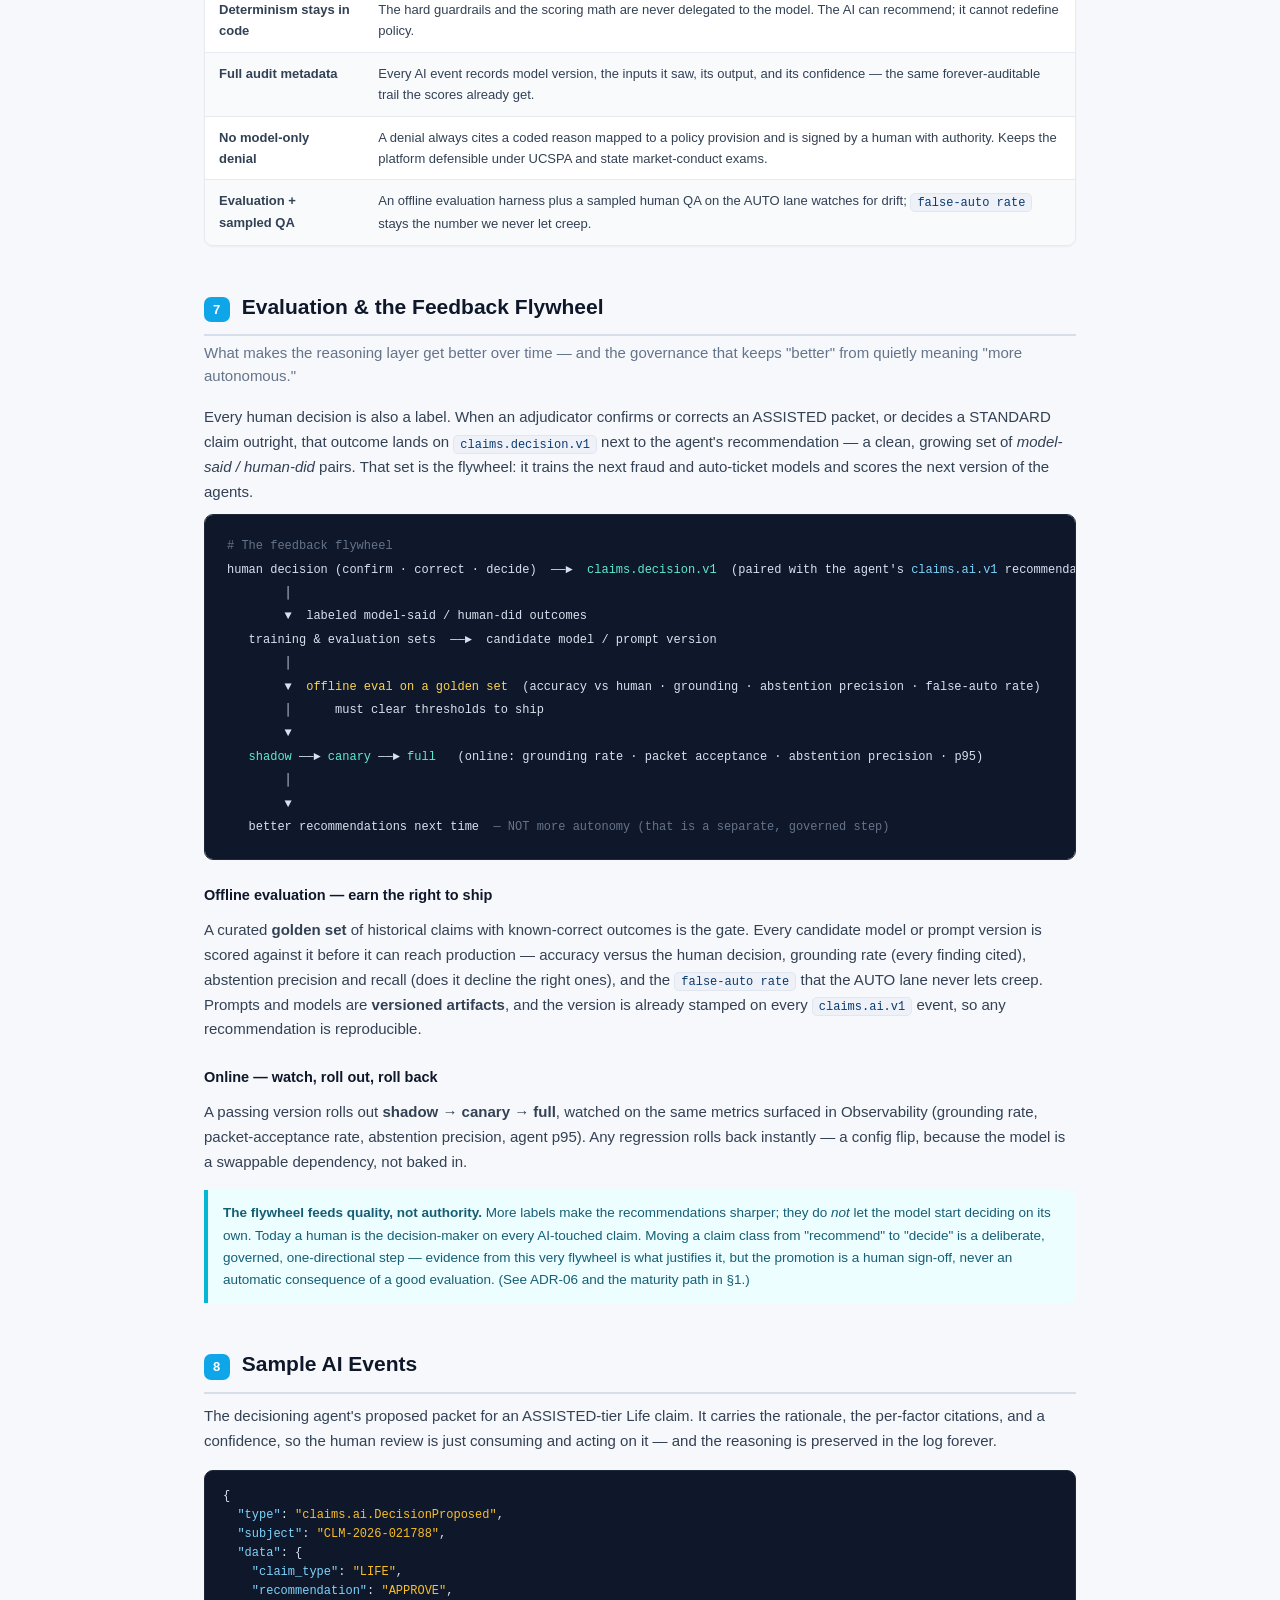
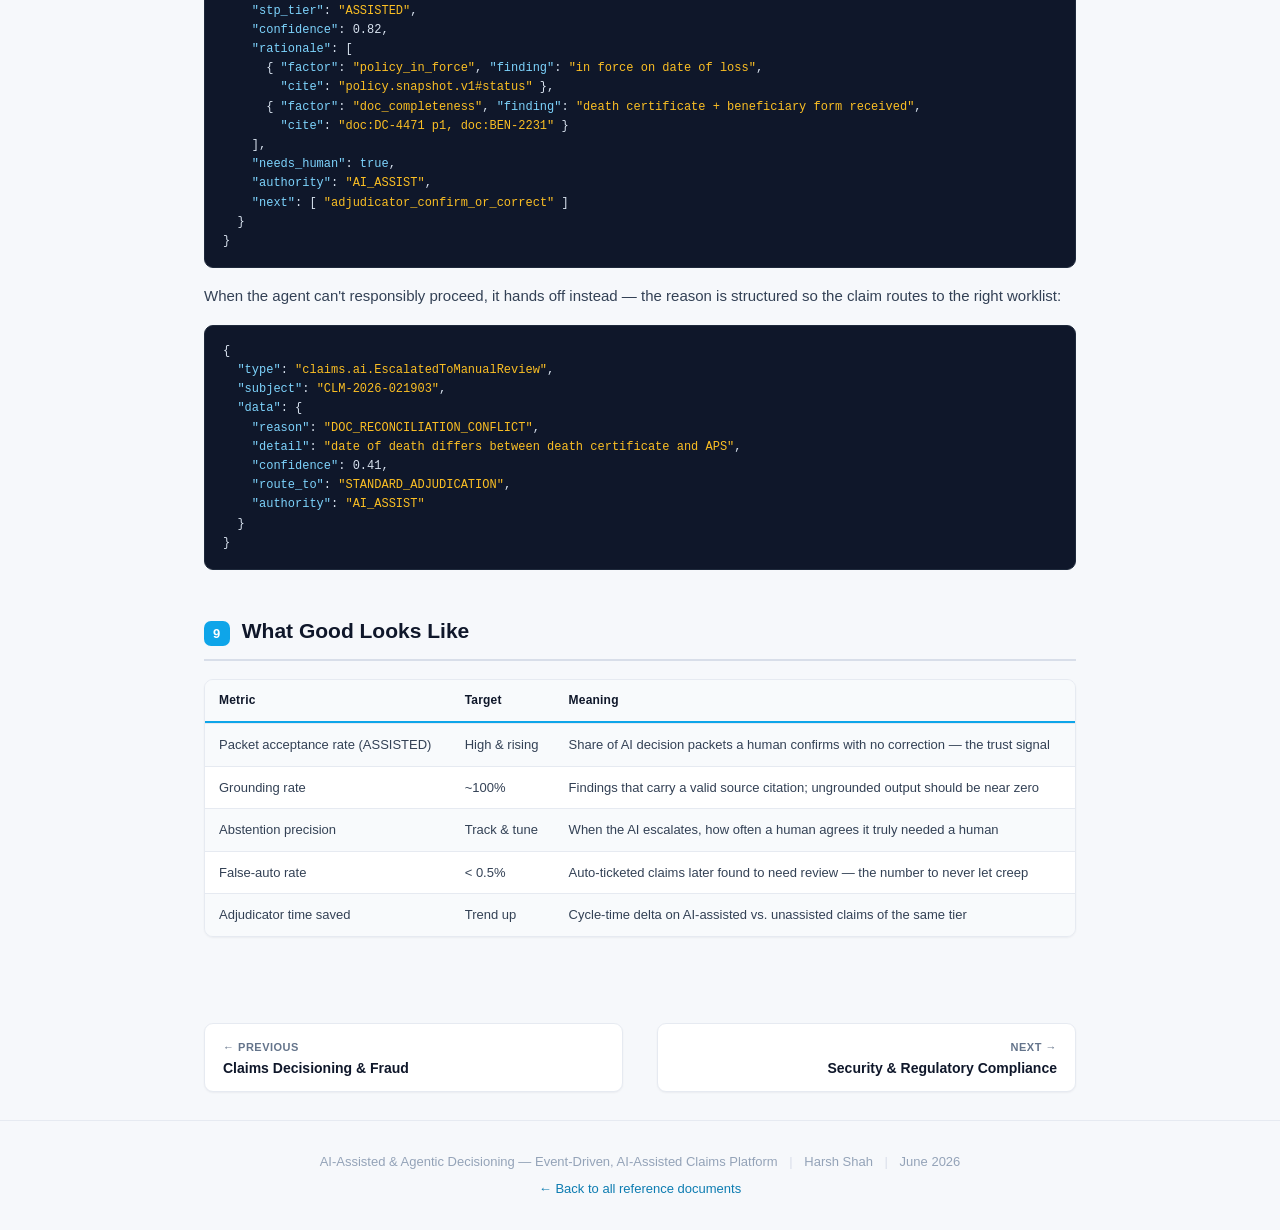
==== commit 566923ed: "Human-voice pass, people->human decisioning language, simplified Kafka diagram, portfolio cross-link" ====
--- a/AI-Agentic-Decisioning.html
+++ b/AI-Agentic-Decisioning.html
@@ -40,7 +40,7 @@
 </div>
 
 <div class="key">
-  <strong>The principle in one line.</strong> Every claim still runs the <em>full</em> check pipeline — all the deterministic policy, coverage, identity, fraud and compliance checks, with the same complete event trail. AI doesn't skip any of that. It does the <strong>judgment-shaped work</strong> that today eats adjudicator time — reading documents, reconciling facts, drafting a decision with a cited rationale, writing letters — and it produces <strong>proposed findings, not authority</strong>. A person reviews the findings and approves on the assisted path; the clean auto-ticket path stays rule-decided; and anything the AI can't ground or is unsure about is handed to a human.
+  <strong>Here's the deal.</strong> Every claim still runs the <em>full</em> check pipeline — all the deterministic policy, coverage, identity, fraud, and compliance checks, with the same complete event trail. The AI skips none of it. What it does is the judgment-shaped work that eats an adjudicator's day: reading documents, reconciling facts, drafting a decision with a cited rationale, writing the letters. And what it hands back is a <strong>proposal, not a decision</strong>. A person reviews and approves on the assisted path, the clean auto-ticket path stays rule-decided, and anything the AI can't ground or isn't sure about goes to a human.
 </div>
 
 <h1><span class="n">1</span> A Third Decision Layer — Not a Replacement</h1>
@@ -92,7 +92,7 @@
   <tr><td><strong>Correspondence</strong></td><td>Correspondence</td><td><code>LetterDrafted</code></td><td>Drafts; a human releases</td></tr>
 </table>
 
-<div class="note"><strong>How this fits the event backbone.</strong> The agent workers are <em>first-class processors</em> that reason off the committed log and draft onto a dedicated <code>claims.ai.*</code> stream — derived the way CQRS read models are derived. By design they speed up the existing nine contexts rather than forming a tenth, and authority stays with people: the core decision, fraud, and money-movement events remain owned by their contexts and are produced by a human or the deterministic auto-ticket lane. Agents reason, people decide.</div>
+<div class="note"><strong>How this fits the event backbone.</strong> The agent workers are <em>first-class processors</em> that reason off the committed log and draft onto a dedicated <code>claims.ai.*</code> stream — derived the way CQRS read models are derived. By design they speed up the existing nine contexts rather than forming a tenth, and authority stays with humans: the core decision, fraud, and money-movement events remain owned by their contexts and are produced by a human or the deterministic auto-ticket lane. Agents reason, humans decide.</div>
 
 <!-- SKILLS & TOOLS -->
 <div class="page-break"></div>
@@ -133,7 +133,7 @@
 
 <table>
   <tr><th>Trigger</th><th>Why it escalates</th></tr>
-  <tr><td>Confidence below threshold on any extraction or decision factor</td><td>An unsure model output is worth less than an honest "send this to a person"</td></tr>
+  <tr><td>Confidence below threshold on any extraction or decision factor</td><td>An unsure model output is worth less than an honest "send this to a human"</td></tr>
   <tr><td>Evidence conflicts / reconciliation fails</td><td>Dates, amounts, or provider details don't agree across documents</td></tr>
   <tr><td>A hard guardrail trips</td><td>Contestability, fraud ≥ 60, OFAC, amount over limit, beneficiary dispute — policy, not model</td></tr>
   <tr><td>Document quality too poor to extract reliably</td><td>Better to ask the claimant again than to guess</td></tr>
@@ -142,7 +142,7 @@
   <tr><td>Decisioning and Fraud agents disagree</td><td>Conflict between agents is a signal for a human, not a tie to break automatically</td></tr>
 </table>
 
-<div class="key"><strong>Abstention is a first-class output.</strong> "I don't know — route this to a person" is an encouraged, well-rewarded agent result, not an error. The platform is tuned so that the cost of a wrong auto-decision is always higher than the cost of one more manual review.</div>
+<div class="key"><strong>Abstention is a first-class output.</strong> "I don't know — route this to a human" is an encouraged, well-rewarded agent result, not an error. The platform is tuned so that the cost of a wrong auto-decision is always higher than the cost of one more manual review.</div>
 
 <h1><span class="n">6</span> Governance &amp; Guardrails for the AI Itself</h1>
 <h2>The part a regulator or a market-conduct examiner will ask about. Each of these is a non-negotiable property of the reasoning layer.</h2>
@@ -225,7 +225,7 @@
   <tr><th>Metric</th><th>Target</th><th>Meaning</th></tr>
   <tr><td>Packet acceptance rate (ASSISTED)</td><td>High &amp; rising</td><td>Share of AI decision packets a human confirms with no correction — the trust signal</td></tr>
   <tr><td>Grounding rate</td><td>~100%</td><td>Findings that carry a valid source citation; ungrounded output should be near zero</td></tr>
-  <tr><td>Abstention precision</td><td>Track &amp; tune</td><td>When the AI escalates, how often a human agrees it truly needed a person</td></tr>
+  <tr><td>Abstention precision</td><td>Track &amp; tune</td><td>When the AI escalates, how often a human agrees it truly needed a human</td></tr>
   <tr><td>False-auto rate</td><td>&lt; 0.5%</td><td>Auto-ticketed claims later found to need review — the number to never let creep</td></tr>
   <tr><td>Adjudicator time saved</td><td>Trend up</td><td>Cycle-time delta on AI-assisted vs. unassisted claims of the same tier</td></tr>
 </table>
@@ -233,7 +233,7 @@
 </div>
 
 <footer>
-  <p>AI-Assisted &amp; Agentic Decisioning — Event-Driven, AI-Assisted Claims Platform <span class="sep">|</span> Harsh Shah <span class="sep">|</span> June 2026</p>
+  <p>AI-Assisted &amp; Agentic Decisioning — Event-Driven, AI-Assisted Claims Platform <span class="sep">|</span> <a href="https://harshshah85.github.io/about-me/" style="color:inherit">Harsh Shah</a> <span class="sep">|</span> June 2026</p>
   <p style="margin-top:6px;"><a href="index.html">← Back to all reference documents</a></p>
 </footer>
 
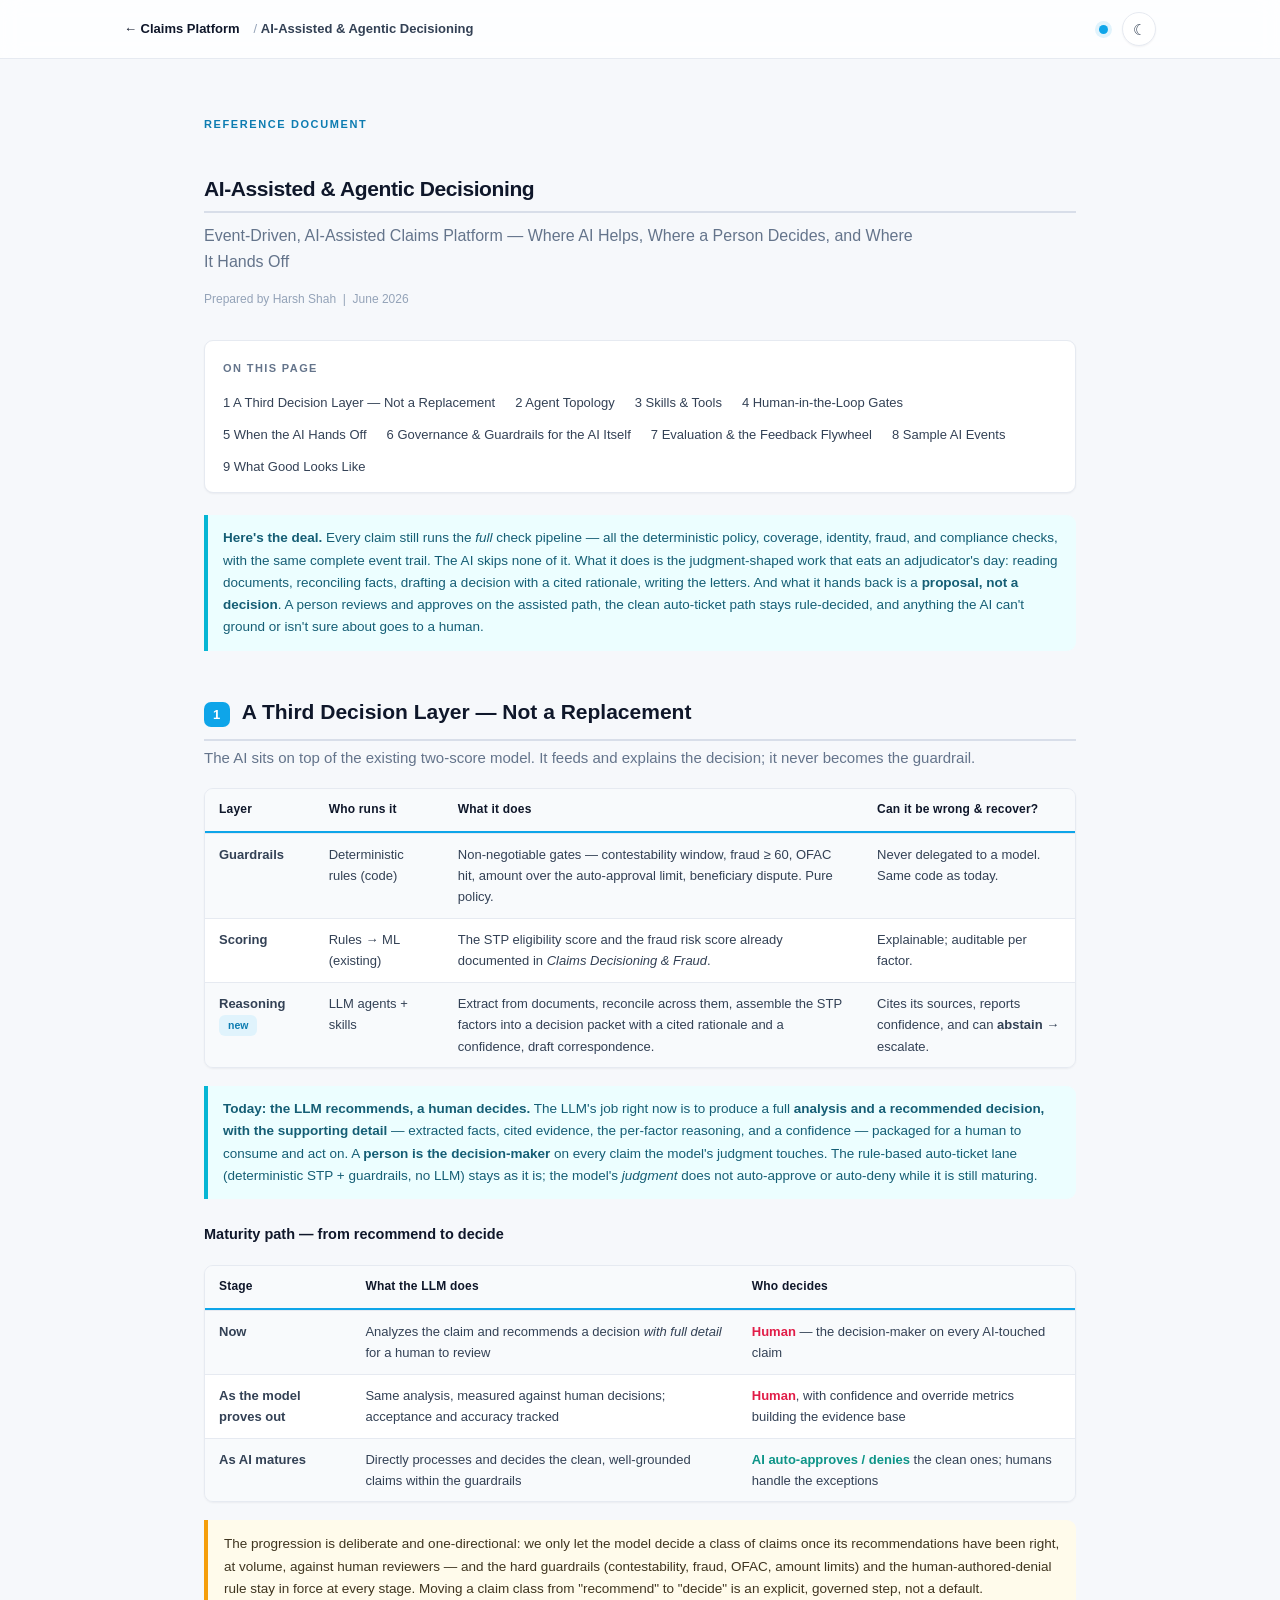
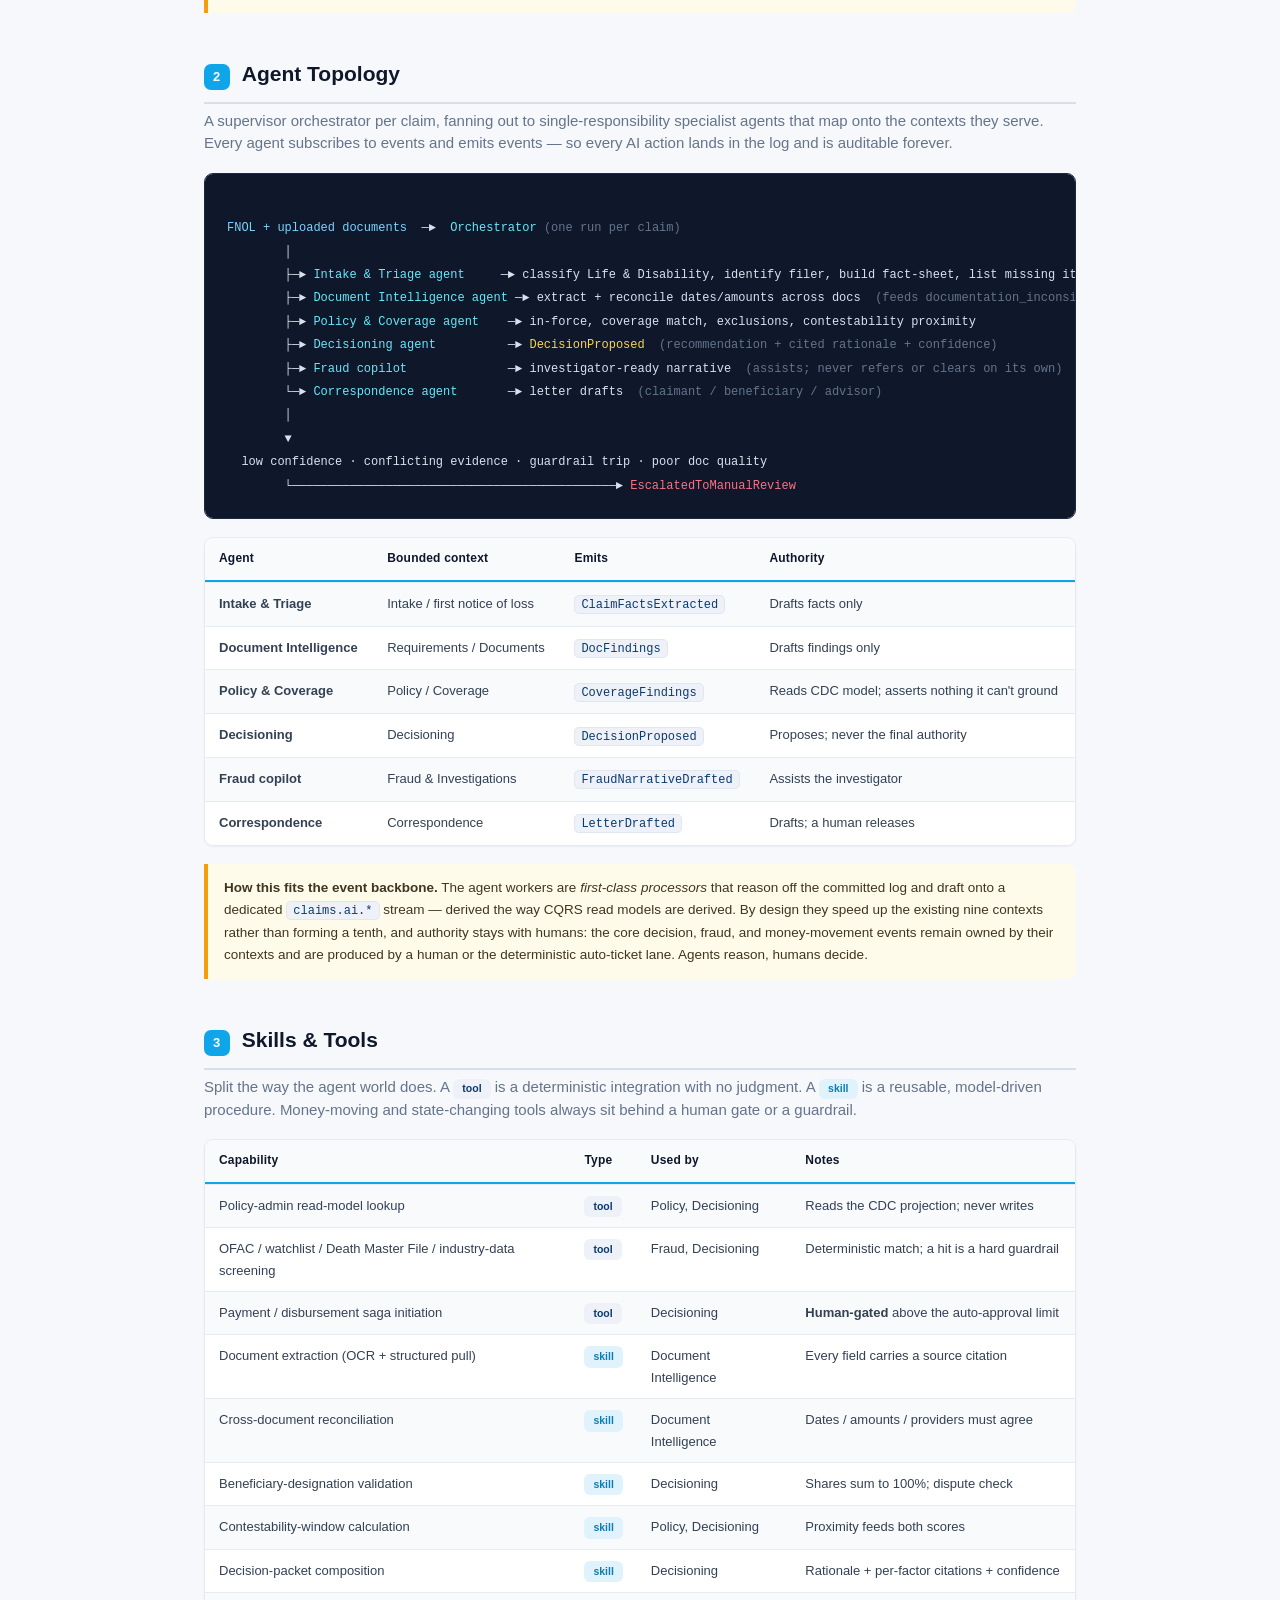
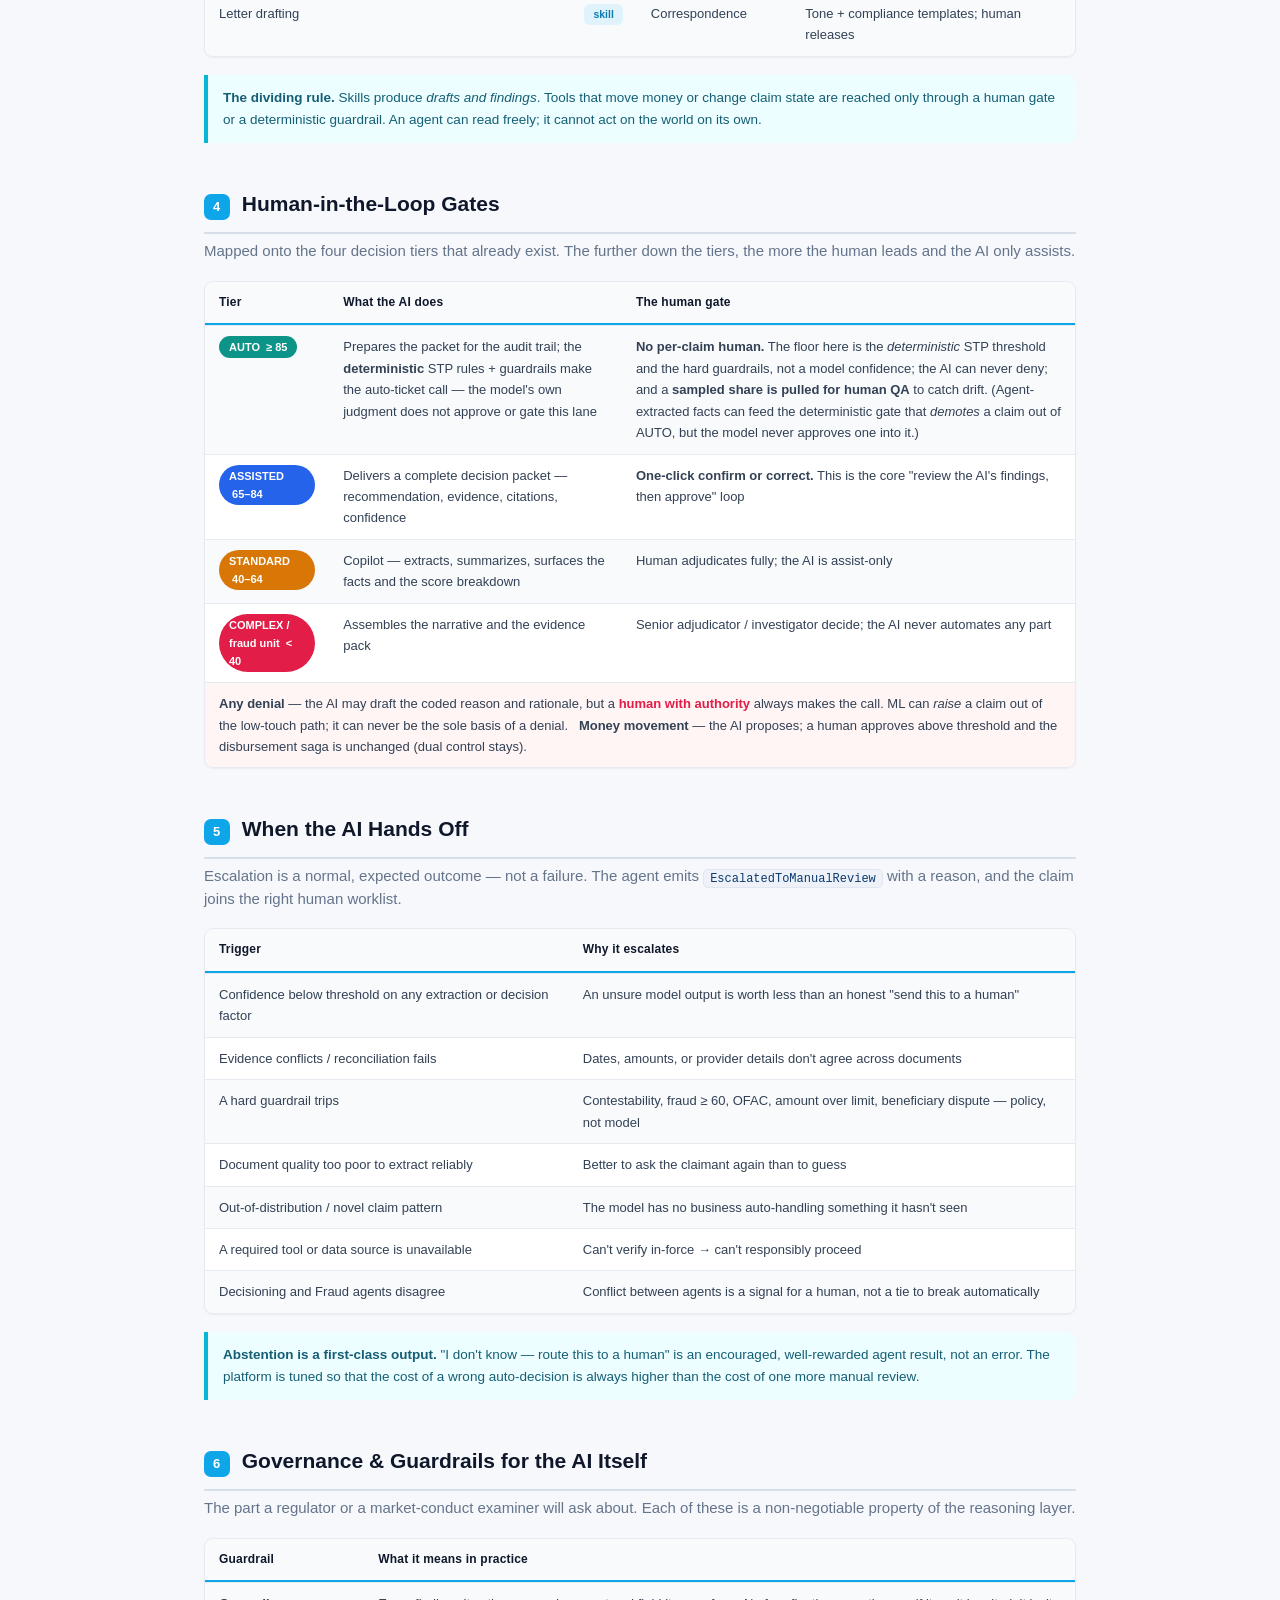
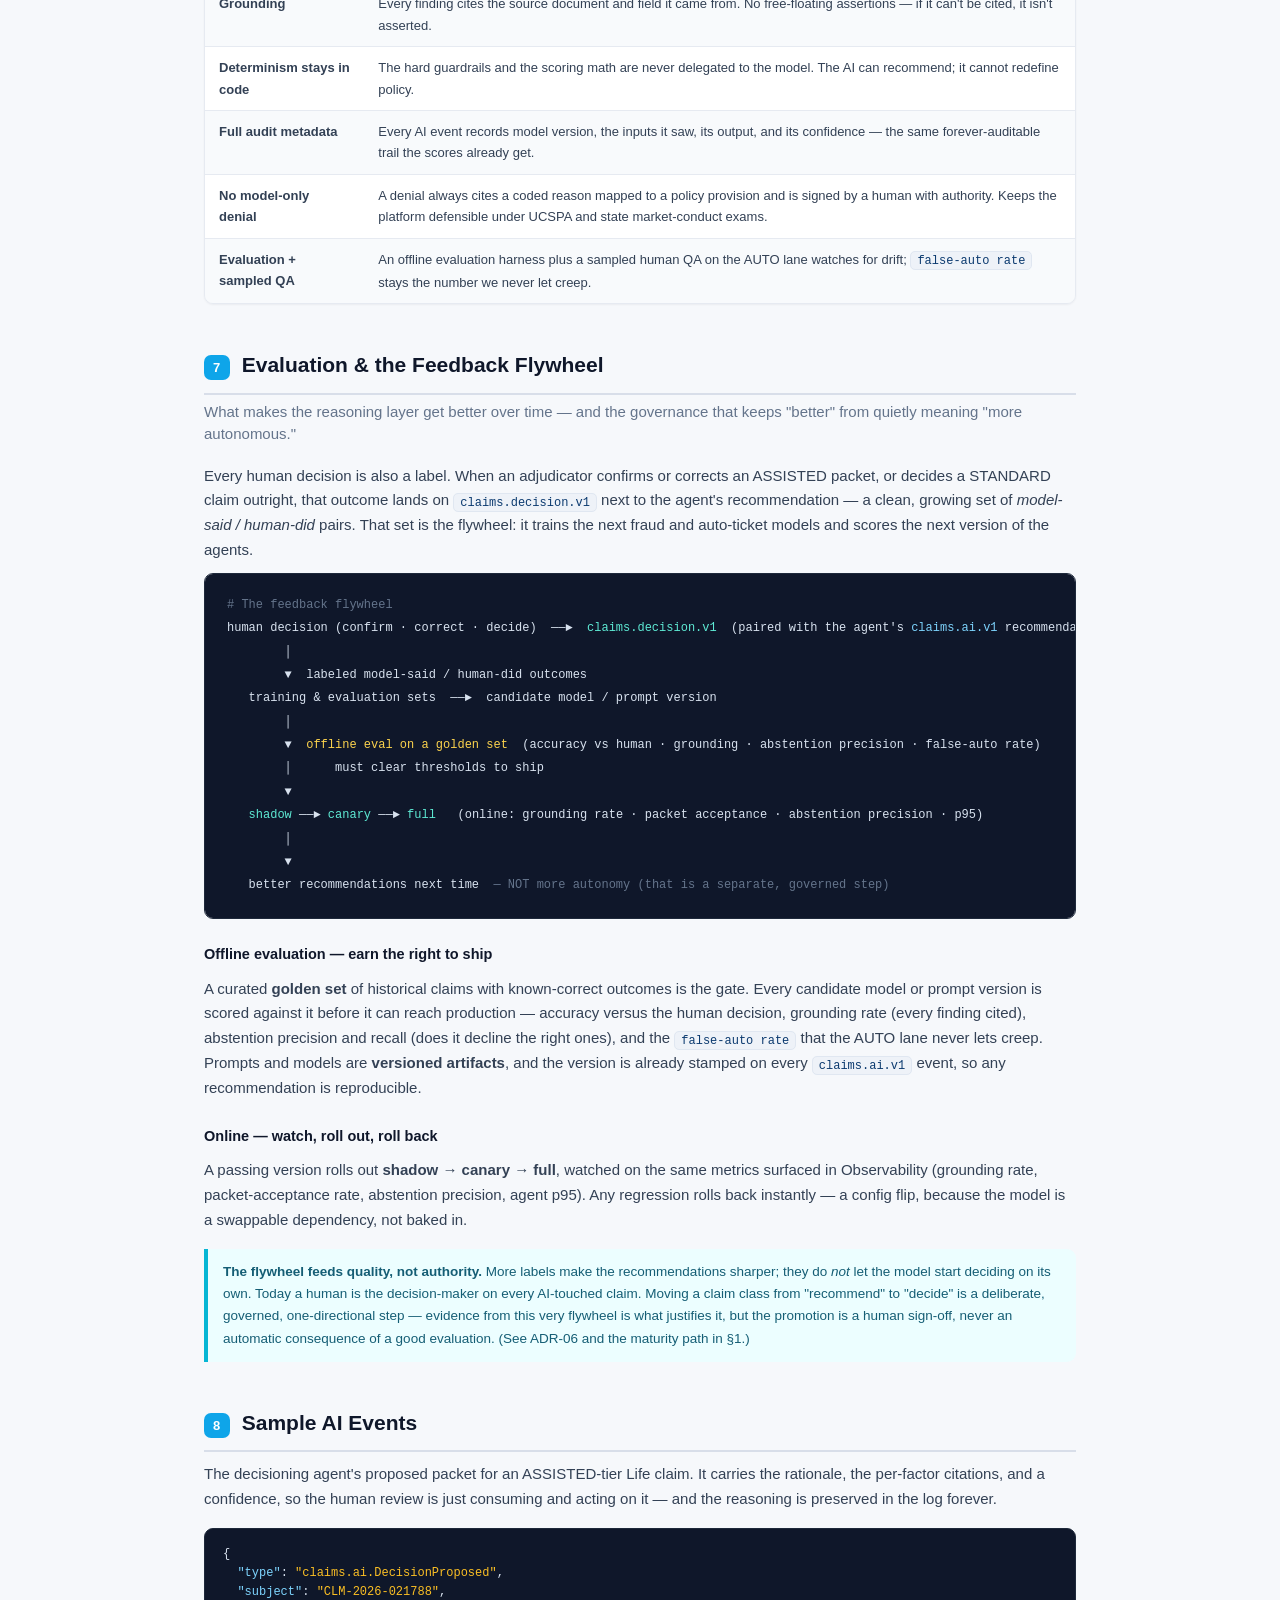
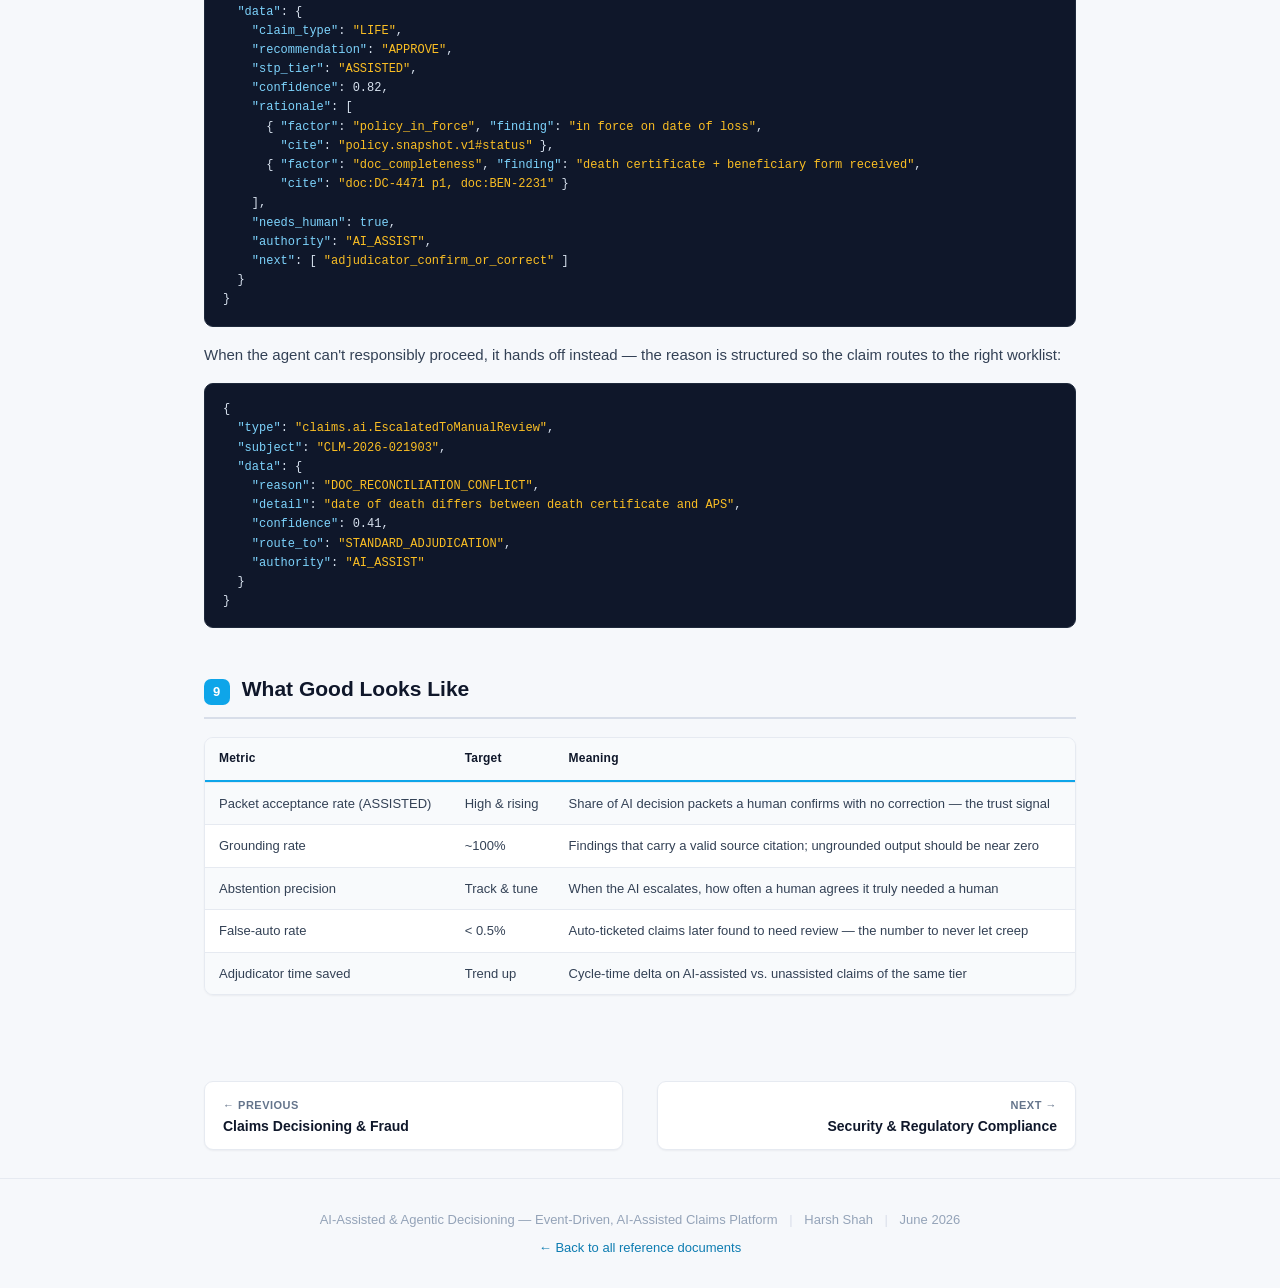
==== commit 2189d0ed: "Address architecture-review punch-list: ADR-08, RPO precision, AUTO-lane & retention fixes - Add ADR" ====
--- a/AI-Agentic-Decisioning.html
+++ b/AI-Agentic-Decisioning.html
@@ -65,7 +65,7 @@
 <div class="note">The progression is deliberate and one-directional: we only let the model decide a class of claims once its recommendations have been right, at volume, against human reviewers — and the hard guardrails (contestability, fraud, OFAC, amount limits) and the human-authored-denial rule stay in force at every stage. Moving a claim class from "recommend" to "decide" is an explicit, governed step, not a default.</div>
 
 <h1><span class="n">2</span> Agent Topology</h1>
-<h2>A supervisor orchestrator per claim, fanning out to single-responsibility specialist agents that mirror the bounded contexts. Every agent subscribes to events and emits events — so every AI action lands in the log and is auditable forever.</h2>
+<h2>A supervisor orchestrator per claim, fanning out to single-responsibility specialist agents that map onto the contexts they serve. Every agent subscribes to events and emits events — so every AI action lands in the log and is auditable forever.</h2>
 
 <div class="flow">
 <span class="b">FNOL + uploaded documents</span>  ─►  <span class="ai">Orchestrator</span> <span class="m">(one run per claim)</span>
@@ -119,7 +119,7 @@
 
 <table>
   <tr><th>Tier</th><th>What the AI does</th><th>The human gate</th></tr>
-  <tr><td><span class="tier t-auto">AUTO &nbsp;≥ 85</span></td><td>Prepares the full packet; rules + scores make the auto-ticket call inside the guardrails</td><td><strong>No per-claim human.</strong> But: a confidence floor is required, the AI can never deny, and a <strong>sampled share is pulled for human QA</strong> to catch drift</td></tr>
+  <tr><td><span class="tier t-auto">AUTO &nbsp;≥ 85</span></td><td>Prepares the packet for the audit trail; the <strong>deterministic</strong> STP rules + guardrails make the auto-ticket call — the model's own judgment does not approve or gate this lane</td><td><strong>No per-claim human.</strong> The floor here is the <em>deterministic</em> STP threshold and the hard guardrails, not a model confidence; the AI can never deny; and a <strong>sampled share is pulled for human QA</strong> to catch drift. (Agent-extracted facts can feed the deterministic gate that <em>demotes</em> a claim out of AUTO, but the model never approves one into it.)</td></tr>
   <tr><td><span class="tier t-assist">ASSISTED &nbsp;65–84</span></td><td>Delivers a complete decision packet — recommendation, evidence, citations, confidence</td><td><strong>One-click confirm or correct.</strong> This is the core "review the AI's findings, then approve" loop</td></tr>
   <tr><td><span class="tier t-std">STANDARD &nbsp;40–64</span></td><td>Copilot — extracts, summarizes, surfaces the facts and the score breakdown</td><td>Human adjudicates fully; the AI is assist-only</td></tr>
   <tr><td><span class="tier t-cx">COMPLEX / fraud unit &nbsp;&lt; 40</span></td><td>Assembles the narrative and the evidence pack</td><td>Senior adjudicator / investigator decide; the AI never automates any part</td></tr>
